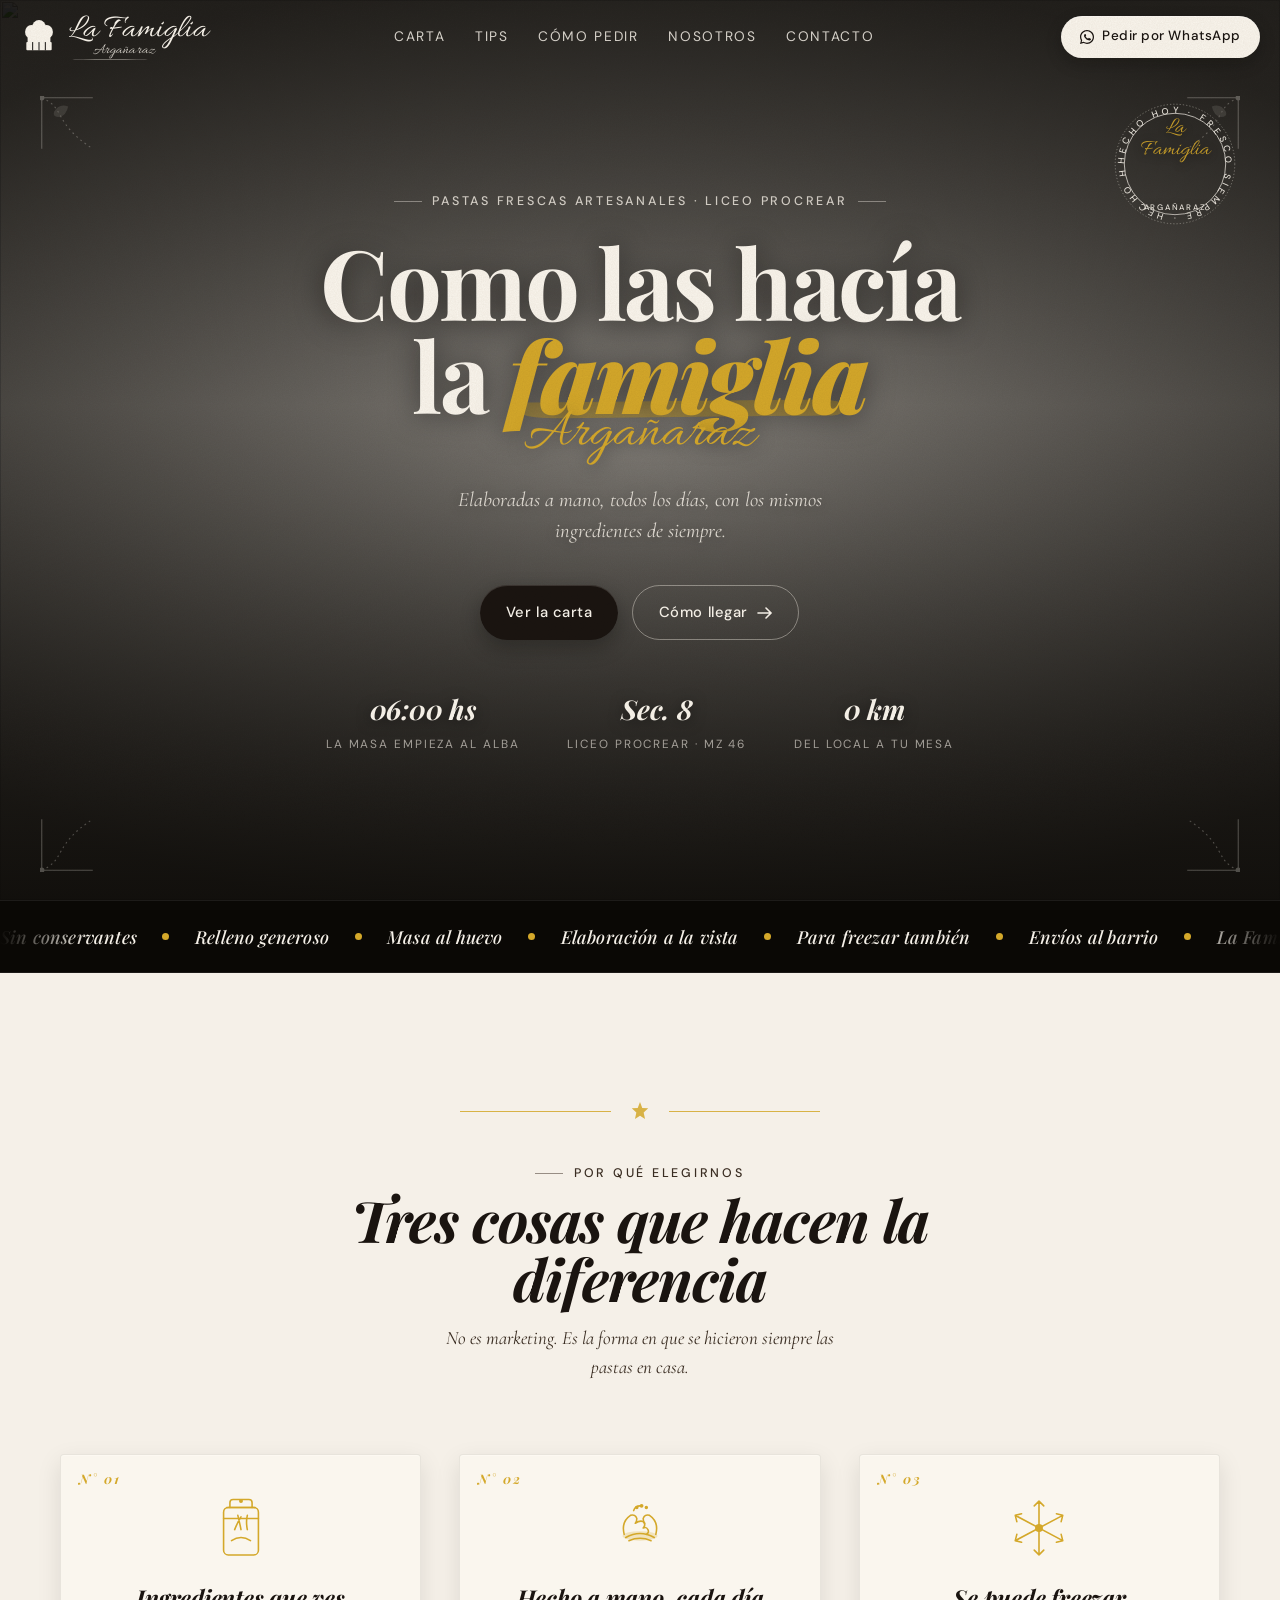
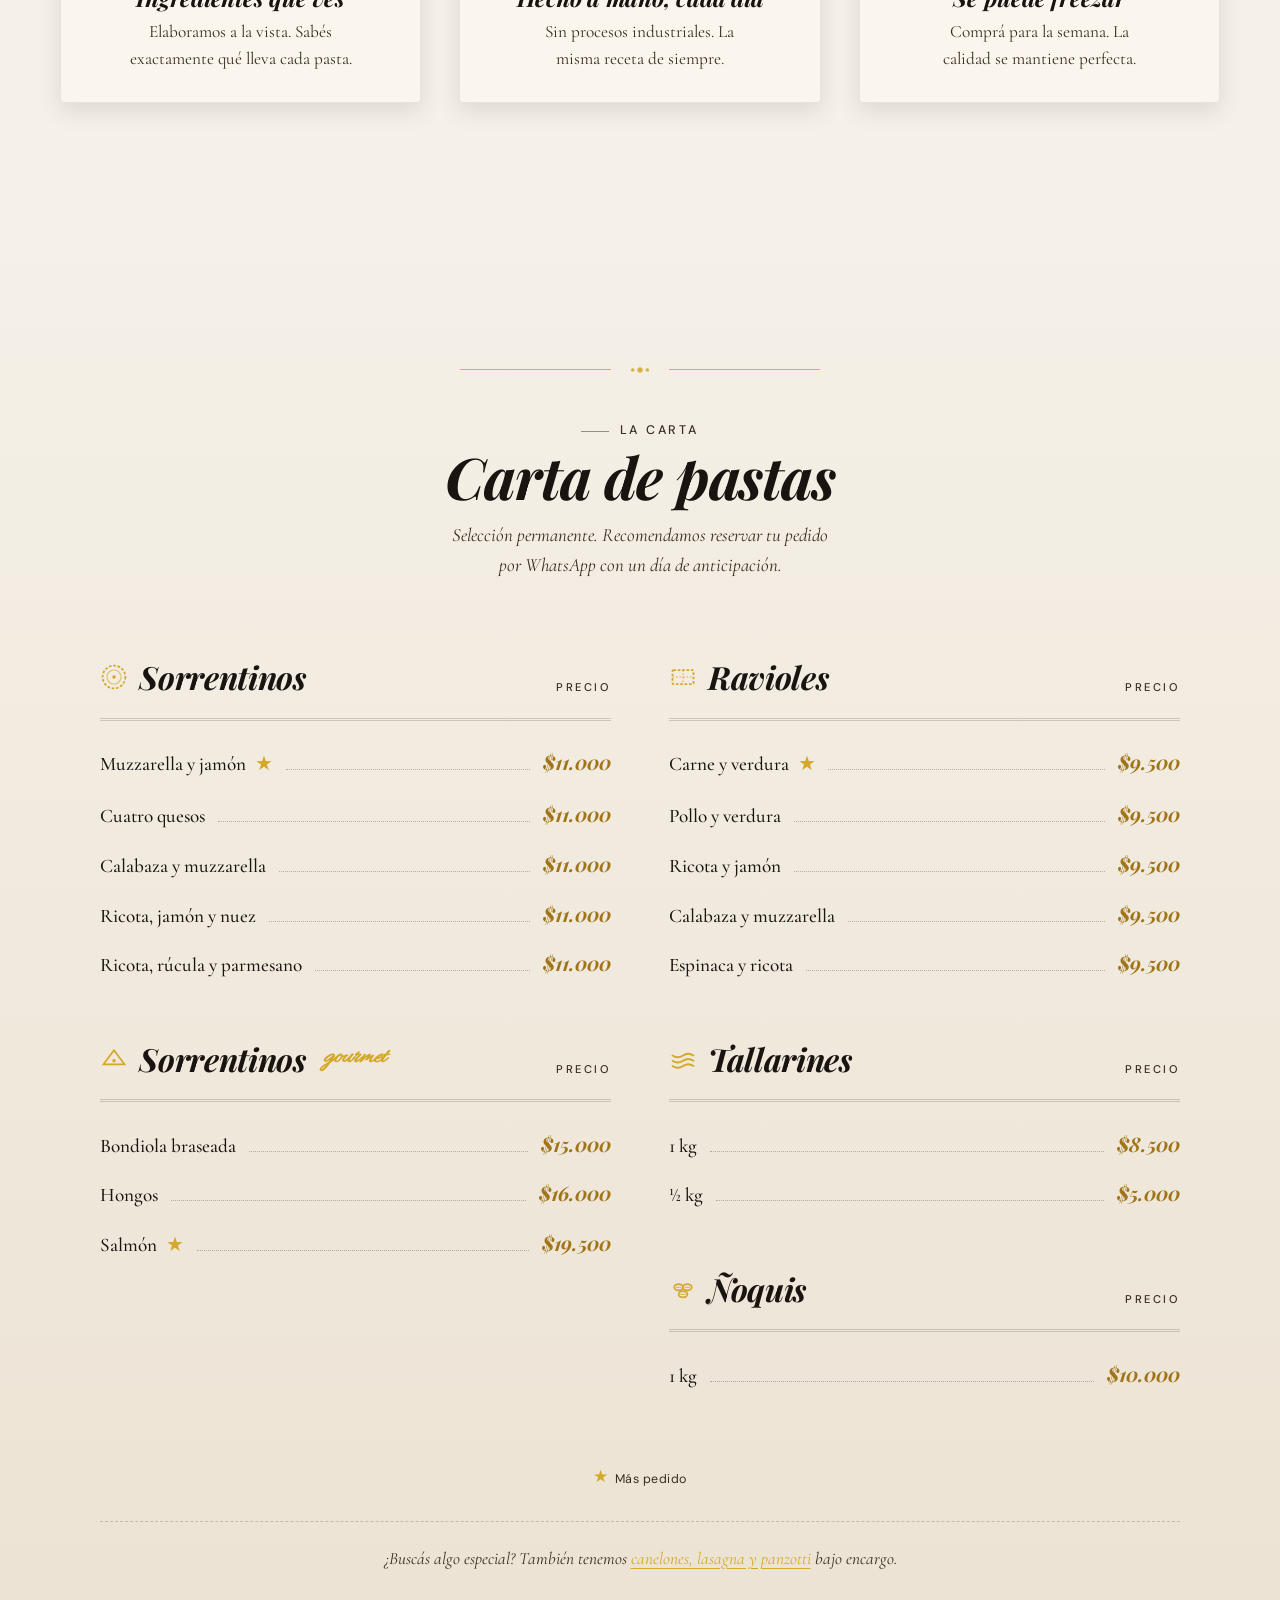
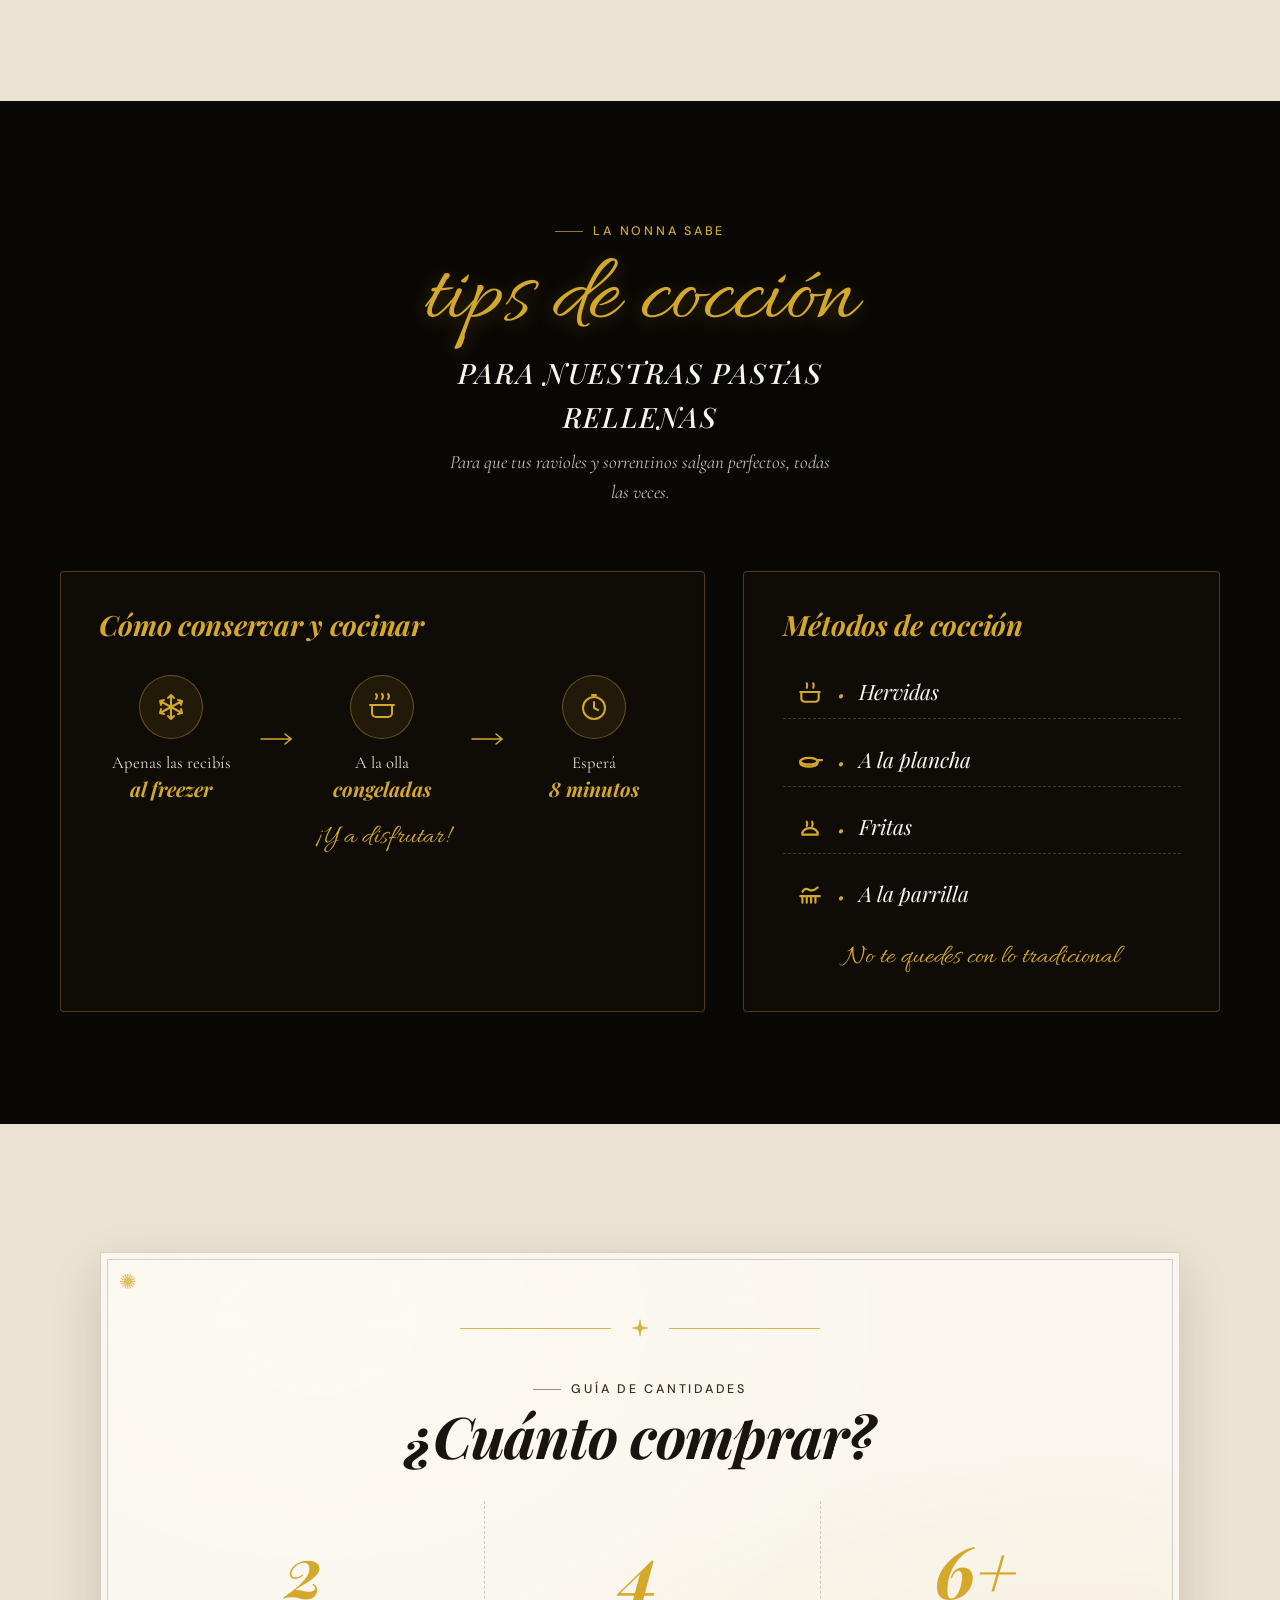
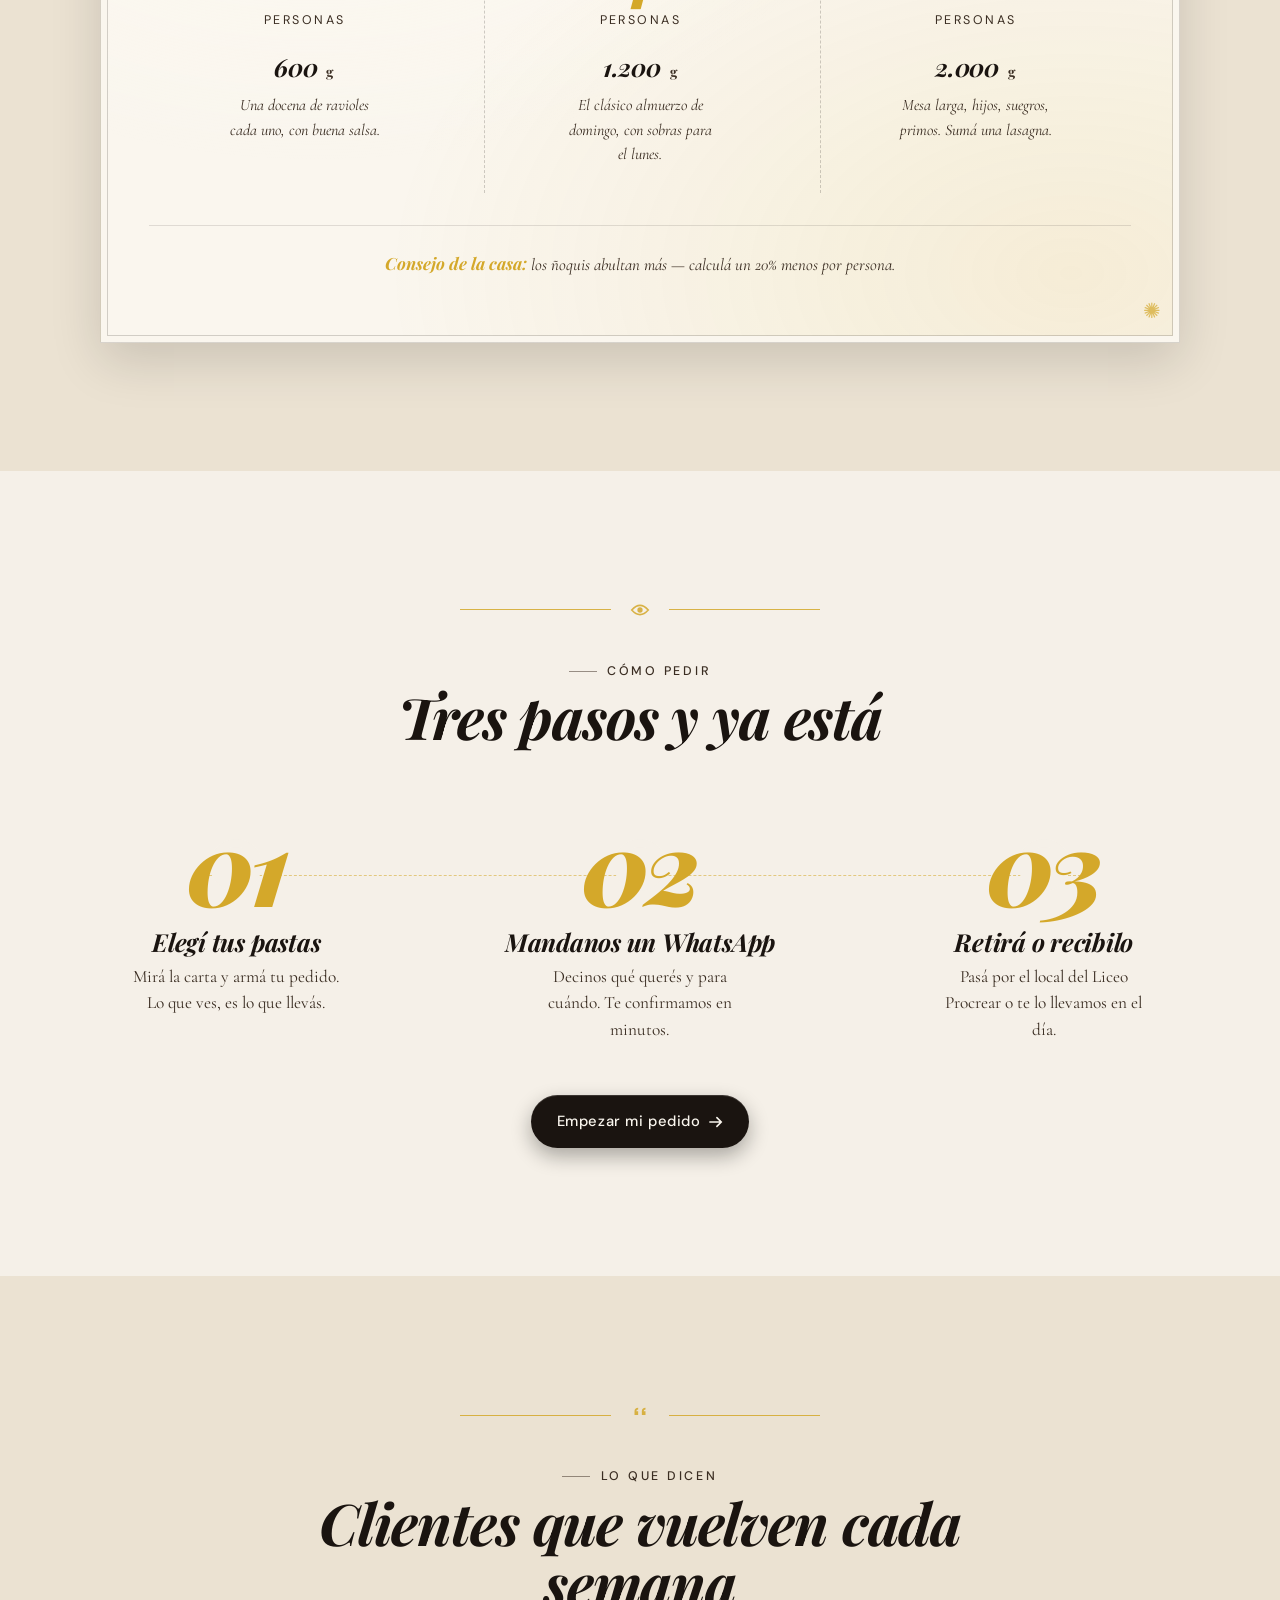
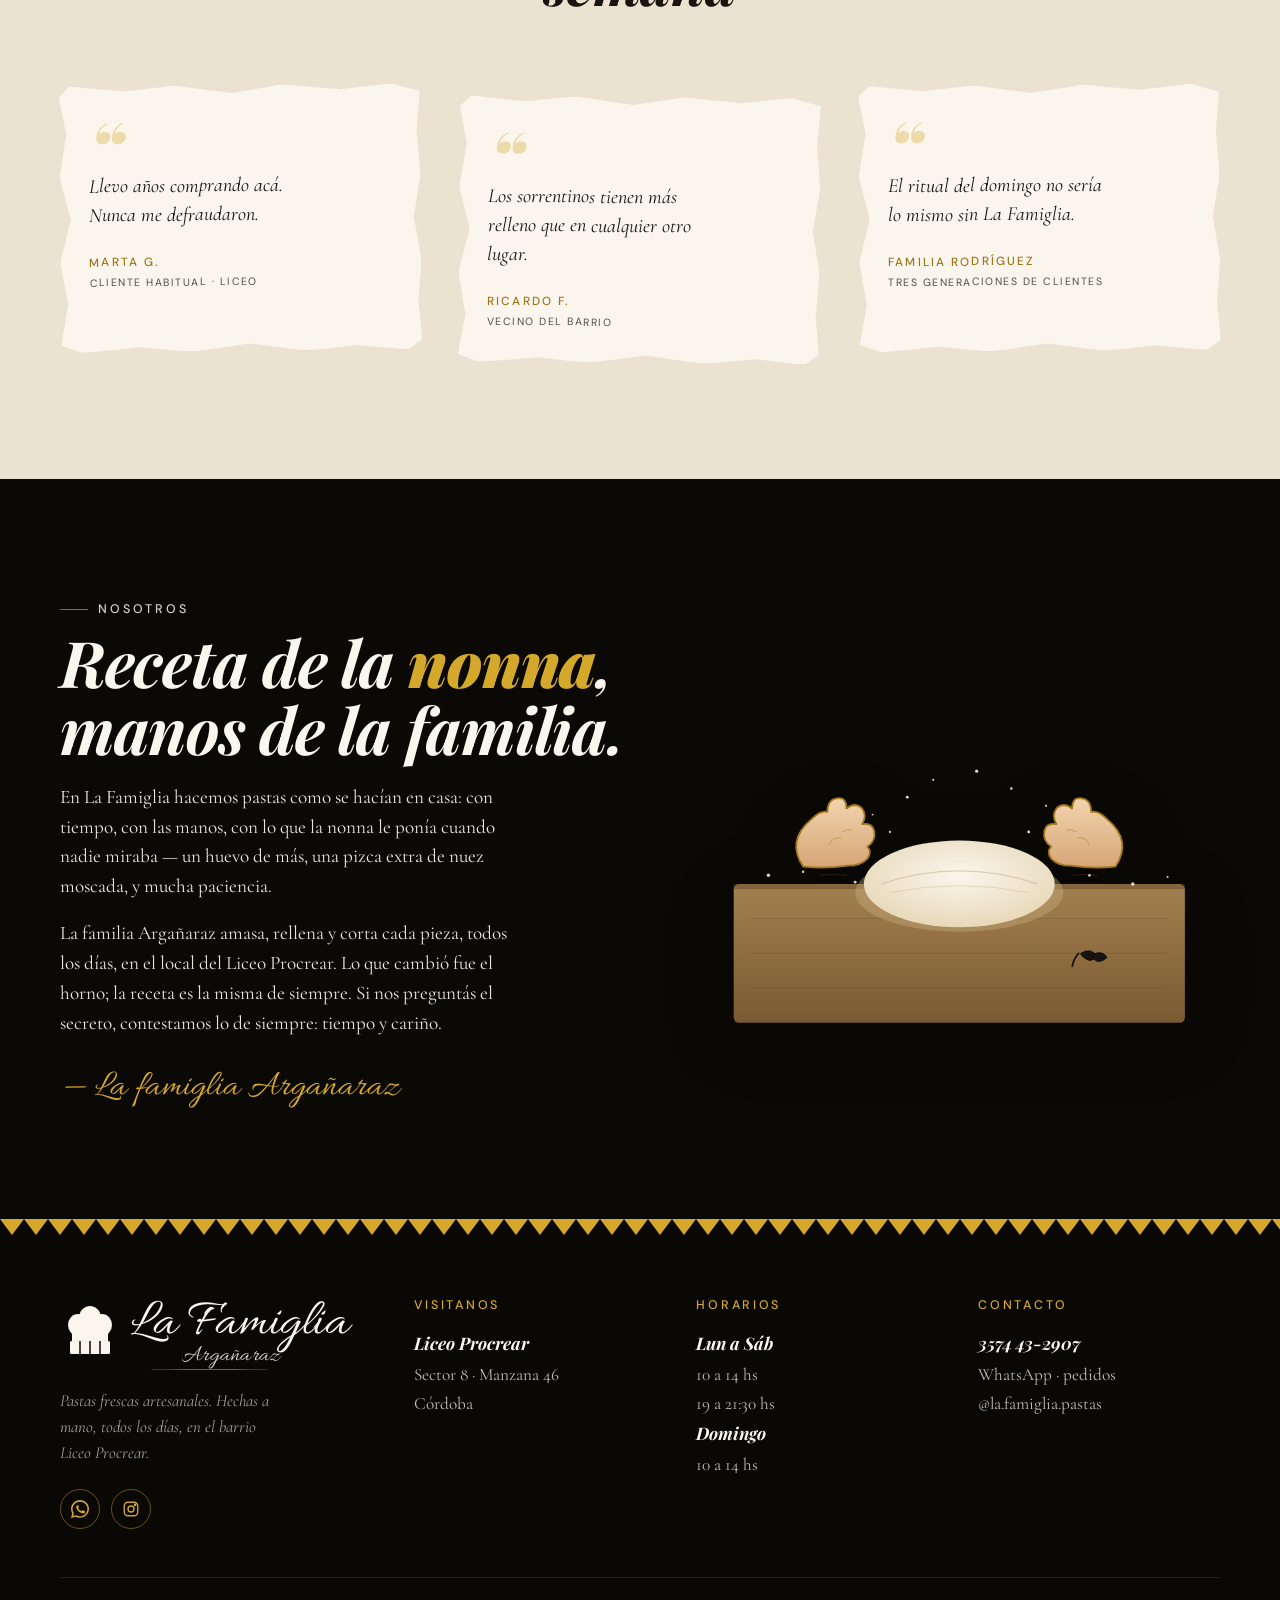
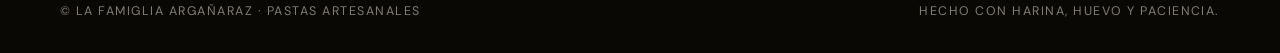
==== index.html @ 273df3a0 "first commit" ====
<!doctype html>
<html lang="es">
<head>
  <meta charset="utf-8" />
  <meta name="viewport" content="width=device-width, initial-scale=1, viewport-fit=cover" />
  <meta name="description" content="La Famiglia Argañaraz · Pastas frescas artesanales en Liceo Procrear. Hechas a mano, todos los días." />
  <title>La Famiglia Argañaraz · Pastas frescas artesanales</title>

  <!-- Google Fonts:
       · Allura — script para el wordmark "La Famiglia"
       · Playfair Display — display / títulos de sección
       · Cormorant Garamond — cuerpo
       · DM Sans — UI / labels -->
  <link rel="preconnect" href="https://fonts.googleapis.com" />
  <link rel="preconnect" href="https://fonts.gstatic.com" crossorigin />
  <link href="https://fonts.googleapis.com/css2?family=Allura&family=Playfair+Display:ital,wght@0,500;0,700;0,900;1,500;1,700;1,900&family=Cormorant+Garamond:ital,wght@0,400;0,500;1,400;1,500;1,600&family=DM+Sans:opsz,wght@9..40,400;9..40,500;9..40,600&display=swap" rel="stylesheet" />

  <style>
    /* =========================================================
       1. TOKENS · Variables
       ========================================================= */
    :root {
      /* === PALETA · derivada del logo (negro sobre crema) + queso Reggianito === */
      --cream:        #f5f0e8;   /* fondo principal · papel crema */
      --cream-soft:   #faf6ee;   /* highlights · cards */
      --cream-deep:   #ebe2d2;   /* parchment · secciones secundarias */

      --ink:          #1a1410;   /* tinta del logo · texto y CTAs */
      --ink-soft:     #3a2d22;   /* texto secundario */
      --ink-deep:     #0a0805;   /* secciones dark / fondo footer */

      --cheese:       #d4a82a;   /* acento principal · queso Reggianito */
      --cheese-d:     #a07418;   /* aged crust · oscuro */
      --cheese-l:     #ecd17a;   /* young & soft · pastel */

      /* Sombras frías (sin tinte naranja) */
      --shadow-sm:    0 2px 6px rgba(10, 8, 5, 0.08), 0 1px 2px rgba(10, 8, 5, 0.06);
      --shadow-md:    0 6px 20px rgba(10, 8, 5, 0.12), 0 2px 6px rgba(10, 8, 5, 0.08);
      --shadow-lg:    0 18px 48px rgba(10, 8, 5, 0.18), 0 8px 16px rgba(10, 8, 5, 0.12);
      --shadow-card:  0 1px 0 rgba(255, 252, 245, 0.6) inset, 0 8px 24px rgba(10, 8, 5, 0.10);

      /* Tipografía */
      --f-script:     'Allura', 'Pinyon Script', cursive;
      --f-display:    'Playfair Display', 'Times New Roman', serif;
      --f-body:       'Cormorant Garamond', 'Garamond', serif;
      --f-ui:         'DM Sans', system-ui, sans-serif;

      /* Layout */
      --container:    1240px;
      --pad-x:        clamp(1.25rem, 4vw, 2.5rem);
      --section-y:    clamp(5rem, 10vw, 8rem);

      --ease:         cubic-bezier(.2,.7,.2,1);
    }

    /* =========================================================
       2. RESET & BASE
       ========================================================= */
    *, *::before, *::after { box-sizing: border-box; }
    html { scroll-behavior: smooth; -webkit-text-size-adjust: 100%; }
    body {
      margin: 0;
      font-family: var(--f-body);
      font-size: 1.125rem;
      line-height: 1.55;
      color: var(--ink);
      background: var(--cream);
      overflow-x: hidden;
      -webkit-font-smoothing: antialiased;
      text-rendering: optimizeLegibility;
    }
    img, svg { display: block; max-width: 100%; }
    a { color: inherit; text-decoration: none; }
    button { font: inherit; color: inherit; cursor: pointer; border: 0; background: none; }
    h1, h2, h3, h4 {
      font-family: var(--f-display);
      font-weight: 700;
      line-height: 1.04;
      letter-spacing: -0.01em;
      margin: 0;
    }
    p { margin: 0; }
    ::selection { background: var(--cheese); color: var(--cream-soft); }

    .wrap {
      width: 100%;
      max-width: var(--container);
      margin: 0 auto;
      padding-inline: var(--pad-x);
    }

    /* =========================================================
       3. GRANO · Textura de papel
       ========================================================= */
    .grain {
      position: fixed; inset: 0;
      pointer-events: none; z-index: 100;
      opacity: 0.55;
      mix-blend-mode: multiply;
      background-image: url("data:image/svg+xml;utf8,<svg xmlns='http://www.w3.org/2000/svg' width='240' height='240'><filter id='n'><feTurbulence type='fractalNoise' baseFrequency='0.85' numOctaves='2' stitchTiles='stitch'/><feColorMatrix values='0 0 0 0 0.18  0 0 0 0 0.12  0 0 0 0 0.07  0 0 0 0.18 0'/></filter><rect width='100%' height='100%' filter='url(%23n)'/></svg>");
    }

    /* =========================================================
       4. WORDMARK · Logo "La Famiglia Argañaraz"
       ========================================================= */
    .brand {
      display: inline-flex;
      align-items: center;
      gap: 0.7rem;
      color: var(--ink);
      line-height: 1;
      /* Color del pliegue del chef hat (línea opuesta al fill) */
      --hat-pleat: var(--cream);
      transition: color 0.45s var(--ease);
    }
    .brand-mark { transition: color 0.45s var(--ease); }
    /* En el footer (fondo oscuro) el pliegue debe ser ink para ser visible sobre el sombrero crema */
    .footer .brand { --hat-pleat: var(--ink-deep); }
    .brand-mark {
      width: 38px; height: 38px;
      color: currentColor;
      flex-shrink: 0;
    }
    .brand-text {
      display: inline-flex;
      flex-direction: column;
      align-items: flex-start;
      line-height: 1;
    }
    .brand-text .lf {
      font-family: var(--f-script);
      font-weight: 400;
      font-size: 2.1rem;
      letter-spacing: -0.01em;
      color: currentColor;
      line-height: 0.95;
      margin-bottom: -0.1em;
    }
    .brand-text .arg {
      font-family: var(--f-script);
      font-size: 0.92rem;
      letter-spacing: 0.01em;
      color: currentColor;
      opacity: 0.85;
      margin-left: 1.6em;
      position: relative;
    }
    .brand-text .arg::after {
      content: '';
      position: absolute;
      left: -1.4em; right: 0.5em;
      bottom: -0.1em;
      height: 1px;
      background: currentColor;
      opacity: 0.45;
      border-radius: 50%;
    }

    /* Versión grande para el footer */
    .brand-lg .brand-mark { width: 60px; height: 60px; }
    .brand-lg .brand-text .lf  { font-size: 3.3rem; }
    .brand-lg .brand-text .arg { font-size: 1.45rem; margin-left: 2.2em; }

    /* =========================================================
       5. UI: BOTONES, ETIQUETAS, DIVISORES
       ========================================================= */
    .eyebrow {
      font-family: var(--f-ui);
      font-size: 0.78rem;
      font-weight: 500;
      letter-spacing: 0.22em;
      text-transform: uppercase;
      color: var(--ink-soft);
      display: inline-flex;
      align-items: center;
      gap: 0.65rem;
    }
    .eyebrow::before, .eyebrow::after {
      content: '';
      width: 28px; height: 1px;
      background: currentColor;
      opacity: 0.5;
    }
    .eyebrow.solo::after { display: none; }

    .btn {
      display: inline-flex;
      align-items: center;
      gap: 0.55rem;
      padding: 0.95rem 1.6rem;
      font-family: var(--f-ui);
      font-size: 0.92rem;
      font-weight: 500;
      letter-spacing: 0.04em;
      border-radius: 999px;
      transition: transform 0.4s var(--ease), box-shadow 0.4s var(--ease), background 0.4s var(--ease), color 0.4s var(--ease);
      will-change: transform;
    }
    .btn-primary {
      background: var(--ink);
      color: var(--cream-soft);
      box-shadow: 0 8px 20px rgba(10, 8, 5, 0.32), inset 0 1px 0 rgba(245, 240, 232, 0.15);
    }
    .btn-primary:hover {
      background: var(--ink-deep);
      transform: translateY(-2px);
      box-shadow: 0 14px 28px rgba(10, 8, 5, 0.42), inset 0 1px 0 rgba(245, 240, 232, 0.18);
      color: var(--cheese-l); /* hint amarillo en el hover */
    }
    .btn-ghost {
      color: var(--ink);
      background: transparent;
      border: 1px solid rgba(26, 20, 16, 0.22);
    }
    .btn-ghost:hover {
      background: var(--ink);
      color: var(--cream-soft);
      transform: translateY(-2px);
      border-color: var(--ink);
    }
    .btn-ghost .arrow { transition: transform 0.4s var(--ease); }
    .btn-ghost:hover .arrow { transform: translateX(4px); }

    .btn-gold {
      background: var(--cheese);
      color: var(--ink-deep);
      box-shadow: 0 8px 20px rgba(212, 168, 42, 0.42);
    }
    .btn-gold:hover {
      background: var(--cheese-d);
      transform: translateY(-2px);
    }

    .divider {
      display: flex;
      align-items: center;
      justify-content: center;
      gap: 1.1rem;
      color: var(--cheese);
      margin: 0 auto 2rem;
      max-width: 360px;
      opacity: 0.85;
    }
    .divider::before, .divider::after {
      content: '';
      flex: 1; height: 1px;
      background: currentColor;
    }
    .divider svg { width: 22px; height: 22px; }

    /* =========================================================
       6. NAV
       ========================================================= */
    .nav {
      position: fixed;
      top: 0; left: 0; right: 0;
      z-index: 50;
      transition: background 0.4s var(--ease), backdrop-filter 0.4s var(--ease), box-shadow 0.4s var(--ease), border-color 0.4s var(--ease);
      border-bottom: 1px solid transparent;
    }
    .nav.scrolled {
      background: rgba(245, 240, 232, 0.82);
      backdrop-filter: saturate(140%) blur(14px);
      -webkit-backdrop-filter: saturate(140%) blur(14px);
      border-bottom-color: rgba(26, 20, 16, 0.08);
      box-shadow: 0 6px 18px rgba(10, 8, 5, 0.08);
    }
    .nav-inner {
      display: flex;
      align-items: center;
      justify-content: space-between;
      padding: 0.95rem 0;
      gap: 1.5rem;
    }
    .nav-links {
      display: flex;
      gap: 1.85rem;
      list-style: none;
      padding: 0; margin: 0;
      font-family: var(--f-ui);
      font-size: 0.86rem;
      letter-spacing: 0.12em;
      text-transform: uppercase;
    }
    .nav-links a {
      position: relative;
      padding: 0.4rem 0;
      color: var(--ink);
      opacity: 0.78;
      transition: opacity 0.3s var(--ease), color 0.3s var(--ease);
    }
    .nav-links a::after {
      content: '';
      position: absolute;
      left: 0; right: 0; bottom: 0;
      height: 1px;
      background: var(--cheese);
      transform: scaleX(0);
      transform-origin: left center;
      transition: transform 0.4s var(--ease);
    }
    .nav-links a:hover { opacity: 1; color: var(--cheese-d); }
    .nav-links a:hover::after { transform: scaleX(1); }

    .nav-cta {
      display: inline-flex;
      align-items: center;
      gap: 0.5rem;
      padding: 0.65rem 1.2rem;
      background: var(--ink);
      color: var(--cream-soft);
      border-radius: 999px;
      font-family: var(--f-ui);
      font-size: 0.84rem;
      font-weight: 500;
      letter-spacing: 0.04em;
      box-shadow: 0 6px 16px rgba(10, 8, 5, 0.32), inset 0 1px 0 rgba(245, 240, 232, 0.15);
      transition: transform 0.35s var(--ease), background 0.35s var(--ease), box-shadow 0.35s var(--ease), color 0.35s var(--ease);
    }
    .nav-cta:hover {
      background: var(--ink-deep);
      color: var(--cheese-l);
      transform: translateY(-1px);
      box-shadow: 0 10px 22px rgba(10, 8, 5, 0.42);
    }
    .nav-cta svg { width: 14px; height: 14px; }

    /* Hamburguesa + panel mobile */
    .nav-burger {
      display: none;
      width: 44px; height: 44px;
      align-items: center;
      justify-content: center;
      background: transparent;
      border: 0;
      color: var(--ink);
      cursor: pointer;
      padding: 0;
      border-radius: 50%;
      flex-shrink: 0;
      margin-left: 0.2rem;
      transition: background 0.3s var(--ease), color 0.4s var(--ease);
    }
    .nav-burger:hover { background: rgba(26, 20, 16, 0.06); }
    .nav-burger svg { width: 24px; height: 24px; }
    .nav-burger .burger-close { display: none; }
    .nav-burger[aria-expanded="true"] .burger-open { display: none; }
    .nav-burger[aria-expanded="true"] .burger-close { display: block; }

    /* En desktop el <nav class="nav-panel"> "desaparece" del layout y deja a la UL como hija directa del flex */
    .nav-panel { display: contents; }

    /* =========================================================
       NAV STATE MACHINE
       · Default (no scrolled): nav transparente sobre el hero oscuro → textos cream
       · Scrolled: fondo cream con blur → textos ink (estado ya existente)
       ========================================================= */

    /* Default · sobre hero oscuro */
    .nav .brand {
      color: var(--cream-soft);
      --hat-pleat: var(--ink-deep);
    }
    .nav .nav-links a { color: var(--cream-soft); opacity: 0.85; }
    .nav .nav-links a:hover { color: var(--cheese-l); opacity: 1; }
    .nav .nav-burger { color: var(--cream-soft); }
    .nav .nav-burger:hover { background: rgba(245, 240, 232, 0.10); }
    .nav .nav-cta {
      background: var(--cream-soft);
      color: var(--ink);
      box-shadow: 0 6px 16px rgba(10, 8, 5, 0.22), inset 0 1px 0 rgba(255, 255, 255, 0.45);
    }
    .nav .nav-cta:hover {
      background: var(--ink);
      color: var(--cream-soft);
      box-shadow: 0 10px 22px rgba(10, 8, 5, 0.36);
    }

    /* Scrolled · fondo cream blurred → revertimos a paleta ink */
    .nav.scrolled .brand {
      color: var(--ink);
      --hat-pleat: var(--cream);
    }
    .nav.scrolled .nav-links a { color: var(--ink); opacity: 0.78; }
    .nav.scrolled .nav-links a:hover { color: var(--cheese-d); opacity: 1; }
    .nav.scrolled .nav-burger { color: var(--ink); }
    .nav.scrolled .nav-burger:hover { background: rgba(26, 20, 16, 0.06); }
    .nav.scrolled .nav-cta {
      background: var(--ink);
      color: var(--cream-soft);
      box-shadow: 0 6px 16px rgba(10, 8, 5, 0.32), inset 0 1px 0 rgba(245, 240, 232, 0.15);
    }
    .nav.scrolled .nav-cta:hover {
      background: var(--ink-deep);
      color: var(--cheese-l);
      box-shadow: 0 10px 22px rgba(10, 8, 5, 0.42);
    }

    /* Mobile · cuando el menú está abierto, el panel cream cubre el fondo:
       forzamos los textos del nav a ink para que sean visibles */
    body.menu-open .nav .brand {
      color: var(--ink);
      --hat-pleat: var(--cream);
    }
    body.menu-open .nav .nav-burger { color: var(--ink); }
    body.menu-open .nav .nav-burger:hover { background: rgba(26, 20, 16, 0.06); }
    body.menu-open .nav .nav-cta {
      background: var(--ink);
      color: var(--cream-soft);
      box-shadow: 0 6px 16px rgba(10, 8, 5, 0.32), inset 0 1px 0 rgba(245, 240, 232, 0.15);
    }

    /* =========================================================
       7. HERO · imagen full-bleed con overlay oscuro + contenido centrado
       ========================================================= */
    .hero {
      position: relative;
      padding: clamp(7rem, 13vh, 10rem) 0 clamp(4rem, 8vh, 6rem);
      min-height: 100vh;
      min-height: 100svh; /* iOS Safari */
      display: flex;
      align-items: center;
      justify-content: center;
      text-align: center;
      overflow: hidden;
      color: var(--cream-soft);
    }

    /* Imagen de fondo full-bleed */
    .hero-bg {
      position: absolute;
      inset: 0;
      width: 100%;
      height: 100%;
      object-fit: cover;
      object-position: center;
      z-index: 0;
      filter: saturate(95%) contrast(102%);
    }

    /* Overlay oscuro · garantiza legibilidad del texto sobre la foto */
    .hero-overlay {
      position: absolute;
      inset: 0;
      z-index: 1;
      pointer-events: none;
      background:
        radial-gradient(ellipse 80% 60% at center, rgba(10, 8, 5, 0.30) 0%, rgba(10, 8, 5, 0.78) 90%),
        linear-gradient(180deg, rgba(10, 8, 5, 0.55) 0%, rgba(10, 8, 5, 0.25) 45%, rgba(10, 8, 5, 0.85) 100%);
    }

    /* Ornamentos sutiles en cream (pasan al fondo oscuro) */
    .hero-ornament {
      position: absolute;
      width: 88px; height: 88px;
      color: var(--cream-soft);
      opacity: 0.28;
      pointer-events: none;
      z-index: 2;
    }
    .hero-ornament.tl { top: 96px; left: var(--pad-x); }
    .hero-ornament.tr { top: 96px; right: var(--pad-x); transform: scaleX(-1); }
    .hero-ornament.bl { bottom: 28px; left: var(--pad-x); transform: scaleY(-1); }
    .hero-ornament.br { bottom: 28px; right: var(--pad-x); transform: scale(-1, -1); }

    /* Contenido centrado · una sola columna */
    .hero-grid {
      position: relative;
      z-index: 3;
      max-width: 820px;
      margin: 0 auto;
      display: flex;
      flex-direction: column;
      align-items: center;
      text-align: center;
    }
    .hero-copy {
      display: flex;
      flex-direction: column;
      align-items: center;
      text-align: center;
      width: 100%;
      max-width: 720px;
    }

    .hero-eyebrow {
      margin-bottom: 1.4rem;
      color: rgba(245, 240, 232, 0.82);
      animation: rise 1s var(--ease) both;
      animation-delay: 0.05s;
    }

    .hero-title {
      color: var(--cream-soft);
      font-size: clamp(2.4rem, 7.6vw, 7rem);
      letter-spacing: -0.025em;
      line-height: 0.96;
      text-shadow: 0 2px 28px rgba(10, 8, 5, 0.5);
      animation: rise 1.1s var(--ease) both;
      animation-delay: 0.18s;
    }
    .hero-title .em {
      font-style: italic;
      font-weight: 900;
      color: var(--cheese);
      position: relative;
      display: inline-block;
    }
    .hero-title .em::after {
      content: '';
      position: absolute;
      left: 4%; right: 6%;
      bottom: 0.04em;
      height: 0.16em;
      background: var(--cheese);
      opacity: 0.50;
      border-radius: 0.1em 0.4em 0.2em 0.6em / 60% 70% 80% 50%;
      transform: rotate(-0.6deg);
      z-index: -1;
    }

    .hero-script {
      font-family: var(--f-script);
      font-size: clamp(2.2rem, 4.4vw, 3.6rem);
      color: var(--cheese);
      line-height: 0.9;
      display: block;
      margin: -0.2em 0 0.05em;
      text-shadow: 0 2px 18px rgba(10, 8, 5, 0.5);
      animation: rise 1.1s var(--ease) both;
      animation-delay: 0.12s;
    }

    .hero-sub {
      font-family: var(--f-body);
      font-style: italic;
      font-size: clamp(1.18rem, 1.6vw, 1.5rem);
      line-height: 1.5;
      color: rgba(245, 240, 232, 0.88);
      margin-top: 1.4rem;
      max-width: 42ch;
      text-shadow: 0 1px 12px rgba(10, 8, 5, 0.4);
      animation: rise 1.1s var(--ease) both;
      animation-delay: 0.32s;
    }

    .hero-ctas {
      display: flex; flex-wrap: wrap; gap: 0.85rem;
      justify-content: center;
      margin-top: 2.4rem;
      animation: rise 1.1s var(--ease) both;
      animation-delay: 0.46s;
    }

    /* btn-ghost: invertido cuando está dentro del hero (fondo oscuro) */
    .hero .btn-ghost {
      color: var(--cream-soft);
      background: transparent;
      border: 1px solid rgba(245, 240, 232, 0.42);
      backdrop-filter: blur(4px);
      -webkit-backdrop-filter: blur(4px);
    }
    .hero .btn-ghost:hover {
      background: var(--cream-soft);
      color: var(--ink);
      border-color: var(--cream-soft);
      transform: translateY(-2px);
    }

    .hero-meta {
      display: flex;
      flex-wrap: wrap;
      justify-content: center;
      gap: clamp(1.6rem, 4vw, 3rem);
      margin-top: 3rem;
      font-family: var(--f-ui);
      font-size: 0.74rem;
      letter-spacing: 0.16em;
      text-transform: uppercase;
      color: rgba(245, 240, 232, 0.62);
      animation: rise 1.1s var(--ease) both;
      animation-delay: 0.6s;
    }
    .hero-meta > div {
      text-align: center;
      min-width: 110px;
    }
    .hero-meta strong {
      display: block;
      font-family: var(--f-display);
      font-style: italic;
      font-weight: 700;
      font-size: 1.7rem;
      letter-spacing: -0.01em;
      color: var(--cream-soft);
      text-transform: none;
      margin-bottom: 0.3rem;
      text-shadow: 0 2px 14px rgba(10, 8, 5, 0.5);
    }

    /* Sello giratorio · esquina superior derecha del hero, sutil */
    .stamp {
      position: absolute;
      top: clamp(5.5rem, 11vh, 7.5rem);
      right: var(--pad-x);
      width: 130px; height: 130px;
      z-index: 4;
      color: var(--cream-soft);
      opacity: 0.92;
    }
    .stamp svg.ring { width: 100%; height: 100%; animation: spin 24s linear infinite; }
    .stamp .center {
      position: absolute; inset: 0;
      display: grid; place-items: center;
      font-family: var(--f-script);
      font-size: 1.4rem;
      line-height: 1;
      color: var(--cheese);
      text-align: center;
      text-shadow: 0 2px 12px rgba(10, 8, 5, 0.6);
    }
    .stamp .center small {
      display: block;
      font-family: var(--f-ui);
      font-size: 0.5rem;
      font-weight: 500;
      letter-spacing: 0.22em;
      text-transform: uppercase;
      margin-top: 0.35rem;
      color: var(--cream-soft);
    }

    /* =========================================================
       8. STRIP MARQUEE
       ========================================================= */
    .strip {
      background: var(--ink-deep);
      color: var(--cream);
      overflow: hidden;
      position: relative;
      border-top: 1px solid rgba(255, 252, 245, 0.08);
      border-bottom: 1px solid rgba(255, 252, 245, 0.08);
    }
    .strip::before, .strip::after {
      content: '';
      position: absolute;
      top: 0; bottom: 0;
      width: 90px;
      pointer-events: none;
      z-index: 2;
    }
    .strip::before { left: 0;  background: linear-gradient(to right, var(--ink-deep), transparent); }
    .strip::after  { right: 0; background: linear-gradient(to left,  var(--ink-deep), transparent); }

    .marquee {
      display: flex;
      padding: 1.35rem 0;
      animation: marquee 38s linear infinite;
      width: max-content;
    }
    .marquee span {
      display: inline-flex;
      align-items: center;
      gap: 1.6rem;
      padding-right: 1.6rem;
      font-family: var(--f-display);
      font-style: italic;
      font-weight: 500;
      font-size: clamp(1.05rem, 1.4vw, 1.4rem);
      letter-spacing: 0.01em;
      white-space: nowrap;
    }
    .marquee .dot {
      display: inline-block;
      width: 7px; height: 7px;
      border-radius: 50%;
      background: var(--cheese);
      flex-shrink: 0;
    }

    /* =========================================================
       9. POR QUÉ ELEGIRNOS
       ========================================================= */
    .reasons { padding-block: var(--section-y); }
    .section-head { text-align: center; margin-bottom: clamp(3rem, 6vw, 4.5rem); }
    .section-head h2 {
      font-style: italic;
      font-weight: 700;
      font-size: clamp(2.2rem, 4.8vw, 3.6rem);
      letter-spacing: -0.02em;
      margin-top: 0.4rem;
      max-width: 22ch;
      margin-inline: auto;
    }
    .section-head p {
      font-family: var(--f-body);
      font-size: 1.18rem;
      font-style: italic;
      color: var(--ink-soft);
      max-width: 50ch;
      margin: 0.9rem auto 0;
    }

    .reasons-grid {
      display: grid;
      grid-template-columns: repeat(3, 1fr);
      gap: clamp(1.6rem, 3vw, 2.6rem);
    }
    .reason {
      text-align: center;
      padding: 2.2rem 1.5rem 1.8rem;
      border: 1px solid rgba(26, 20, 16, 0.08);
      background: var(--cream-soft);
      border-radius: 4px;
      box-shadow: var(--shadow-card);
      transition: transform 0.5s var(--ease), box-shadow 0.5s var(--ease);
      position: relative;
    }
    .reason:hover {
      transform: translateY(-4px);
      box-shadow: 0 24px 48px rgba(10, 8, 5, 0.16), 0 1px 0 rgba(255, 252, 245, 0.6) inset;
    }
    .reason-icon { width: 76px; height: 76px; margin: 0 auto 1.2rem; color: var(--cheese); }
    .reason h3 {
      font-style: italic;
      font-weight: 700;
      font-size: 1.45rem;
      letter-spacing: -0.01em;
      margin-bottom: 0.6rem;
    }
    .reason p {
      font-family: var(--f-body);
      font-size: 1.08rem;
      color: var(--ink-soft);
      max-width: 28ch;
      margin-inline: auto;
    }
    .reason-num {
      position: absolute;
      top: 0.85rem; left: 1.1rem;
      font-family: var(--f-display);
      font-style: italic;
      font-weight: 700;
      font-size: 0.82rem;
      letter-spacing: 0.18em;
      color: var(--cheese);
      text-transform: uppercase;
    }

    /* =========================================================
       10. CARTA · estilo menú impreso, dos columnas
       ========================================================= */
    .menu {
      padding-block: var(--section-y);
      background: linear-gradient(180deg, var(--cream) 0%, var(--cream-deep) 100%);
      position: relative;
    }
    .carta-grid {
      display: grid;
      grid-template-columns: 1fr 1fr;
      gap: clamp(2rem, 4.5vw, 4rem);
      max-width: 1080px;
      margin: 0 auto;
    }
    .carta-cat {
      margin-bottom: clamp(2rem, 3.5vw, 3rem);
    }
    .cat-head {
      display: flex;
      align-items: baseline;
      justify-content: space-between;
      gap: 1rem;
      padding-bottom: 1rem;
      margin-bottom: 1.2rem;
      border-bottom: 1px solid rgba(26, 20, 16, 0.18);
      position: relative;
    }
    .cat-head::after {
      content: '';
      position: absolute;
      bottom: -3px; left: 0; right: 0;
      height: 1px;
      background: rgba(26, 20, 16, 0.18);
    }
    .cat-name {
      font-family: var(--f-display);
      font-style: italic;
      font-weight: 700;
      font-size: clamp(1.55rem, 2.6vw, 2rem);
      letter-spacing: -0.01em;
      color: var(--ink);
      display: inline-flex;
      align-items: center;
      gap: 0.7rem;
    }
    .cat-name svg {
      width: 28px; height: 28px;
      color: var(--cheese);
    }
    .cat-price-head {
      font-family: var(--f-ui);
      font-size: 0.7rem;
      font-weight: 500;
      letter-spacing: 0.22em;
      text-transform: uppercase;
      color: var(--ink-soft);
    }
    .cat-tag {
      font-family: var(--f-script);
      font-size: 1.55rem;
      color: var(--cheese);
      margin-left: 0.4rem;
    }

    .menu-list {
      list-style: none;
      padding: 0; margin: 0;
    }
    .menu-list li {
      display: flex;
      align-items: baseline;
      gap: 0.8rem;
      padding: 0.5rem 0;
      transition: color 0.3s var(--ease);
    }
    .menu-list li:hover { color: var(--cheese-d); }
    .menu-list .name {
      font-family: var(--f-body);
      font-size: 1.2rem;
      font-weight: 500;
      flex-shrink: 0;
      color: inherit;
    }
    .menu-list .name .star {
      font-family: var(--f-script);
      color: var(--cheese);
      margin-left: 0.3rem;
      font-size: 1.05em;
    }
    .menu-list .leader {
      flex: 1;
      border-bottom: 1.5px dotted rgba(26, 20, 16, 0.28);
      height: 0.55em;
    }
    .menu-list .price {
      font-family: var(--f-display);
      font-style: italic;
      font-weight: 700;
      font-size: 1.25rem;
      color: var(--cheese-d);
      flex-shrink: 0;
    }
    .menu-list .price-note {
      font-family: var(--f-ui);
      font-size: 0.7rem;
      letter-spacing: 0.14em;
      text-transform: uppercase;
      color: var(--ink-soft);
      display: block;
      text-align: right;
      margin-top: 0.1rem;
    }

    .carta-foot {
      max-width: 1080px;
      margin: 2rem auto 0;
      text-align: center;
      padding-top: 1.5rem;
      border-top: 1px dashed rgba(26, 20, 16, 0.2);
      font-family: var(--f-body);
      font-style: italic;
      font-size: 1.08rem;
      color: var(--ink-soft);
    }
    .carta-foot a { color: var(--cheese); text-decoration: underline; text-underline-offset: 4px; }

    .legend {
      max-width: 1080px;
      margin: 1.6rem auto 0;
      display: flex;
      gap: 1.4rem;
      justify-content: center;
      font-family: var(--f-ui);
      font-size: 0.78rem;
      letter-spacing: 0.04em;
      color: var(--ink-soft);
    }
    .legend span { display: inline-flex; align-items: center; gap: 0.4rem; }
    .legend .star { font-family: var(--f-script); color: var(--cheese); font-size: 1.4em; line-height: 1; }

    /* =========================================================
       11. TIPS DE COCCIÓN · sección dark con dorado
       ========================================================= */
    .tips {
      position: relative;
      padding-block: clamp(5rem, 9vw, 7rem);
      background: var(--ink-deep);
      color: var(--cream-soft);
      overflow: hidden;
    }
    .tips-bg {
      position: absolute;
      inset: 0;
      background-image: url('https://images.unsplash.com/photo-1551183053-bf91a1d81141?w=1600&q=70&auto=format&fit=crop');
      background-size: cover;
      background-position: center;
      opacity: 0.18;
      filter: saturate(70%) contrast(120%);
    }
    .tips::after {
      /* viñeta para foco */
      content: '';
      position: absolute;
      inset: 0;
      background: radial-gradient(ellipse at center, transparent 30%, var(--ink-deep) 90%);
      pointer-events: none;
    }
    .tips .wrap { position: relative; z-index: 2; }

    .tips-head {
      text-align: center;
      margin-bottom: clamp(2.5rem, 5vw, 4rem);
    }
    .tips-eyebrow {
      color: var(--cheese);
      opacity: 1;
    }
    .tips-eyebrow::before, .tips-eyebrow::after {
      background: var(--cheese);
      opacity: 0.7;
    }
    .tips-script {
      font-family: var(--f-script);
      font-weight: 400;
      font-size: clamp(3.6rem, 8vw, 6rem);
      color: var(--cheese);
      line-height: 0.95;
      margin: 0.8rem 0 0.4rem;
      font-style: normal;
      text-shadow: 0 4px 20px rgba(212, 168, 42, 0.30);
    }
    .tips-sub {
      font-family: var(--f-display);
      font-style: italic;
      font-weight: 500;
      font-size: clamp(1.4rem, 2.2vw, 1.8rem);
      letter-spacing: 0.06em;
      text-transform: uppercase;
      color: var(--cream-soft);
      max-width: 32ch;
      margin: 0 auto 0.6rem;
    }
    .tips-lead {
      font-family: var(--f-body);
      font-style: italic;
      font-size: 1.18rem;
      color: rgba(245, 240, 232, 0.78);
      max-width: 50ch;
      margin: 0 auto;
    }

    .tips-grid {
      display: grid;
      grid-template-columns: 1.15fr 0.85fr;
      gap: clamp(1.6rem, 3vw, 2.4rem);
      align-items: stretch;
    }
    .tip-card {
      background: rgba(20, 14, 8, 0.5);
      border: 1px solid rgba(212, 168, 42, 0.32);
      border-radius: 4px;
      padding: clamp(1.6rem, 3vw, 2.4rem);
      backdrop-filter: blur(4px);
      -webkit-backdrop-filter: blur(4px);
    }
    .tip-card h3 {
      font-family: var(--f-display);
      font-style: italic;
      font-weight: 700;
      color: var(--cheese);
      font-size: clamp(1.45rem, 2.2vw, 1.75rem);
      margin-bottom: 1.6rem;
    }

    .tip-flow {
      display: grid;
      grid-template-columns: 1fr auto 1fr auto 1fr;
      align-items: center;
      gap: 1rem;
    }
    .tip-step {
      text-align: center;
      padding: 0.6rem 0.4rem;
    }
    .tip-step-icon {
      width: 64px; height: 64px;
      margin: 0 auto 0.85rem;
      color: var(--cheese);
      display: grid;
      place-items: center;
      background: rgba(212, 168, 42, 0.10);
      border: 1px solid rgba(212, 168, 42, 0.40);
      border-radius: 50%;
    }
    .tip-step-icon svg { width: 32px; height: 32px; }
    .tip-step p {
      font-family: var(--f-body);
      font-size: 1.04rem;
      color: rgba(245, 240, 232, 0.92);
      line-height: 1.4;
    }
    .tip-step strong {
      display: block;
      font-family: var(--f-display);
      font-style: italic;
      font-weight: 700;
      color: var(--cheese);
      font-size: 1.25rem;
    }
    .tip-arrow {
      color: var(--cheese);
      width: 36px; height: 14px;
    }

    .tip-methods {
      list-style: none;
      padding: 0; margin: 0 0 1.4rem;
      display: grid;
      gap: 0.8rem;
    }
    .tip-methods li {
      display: flex;
      align-items: center;
      gap: 0.85rem;
      padding: 0.65rem 0.9rem;
      border-bottom: 1px dashed rgba(212, 168, 42, 0.30);
      font-family: var(--f-display);
      font-style: italic;
      font-size: 1.32rem;
      color: var(--cream-soft);
    }
    .tip-methods li:last-child { border-bottom: 0; }
    .tip-methods .bullet {
      color: var(--cheese);
      font-size: 1.6em;
      line-height: 0.5;
    }
    .tip-methods .icon {
      width: 26px; height: 26px;
      color: var(--cheese);
      flex-shrink: 0;
    }
    .tip-note {
      font-family: var(--f-script);
      font-size: 1.7rem;
      line-height: 1.1;
      color: var(--cheese);
      text-align: center;
      margin-top: 0.6rem;
    }

    /* =========================================================
       12. GUÍA DE CANTIDADES · parchment
       ========================================================= */
    .quantity {
      padding-block: var(--section-y);
      background: var(--cream-deep);
      position: relative;
    }
    .parchment {
      max-width: 1080px;
      margin: 0 auto;
      padding: clamp(2.5rem, 5vw, 4rem) clamp(1.5rem, 4vw, 3rem);
      background:
        radial-gradient(ellipse at 20% 10%, rgba(255,252,245,0.6), transparent 50%),
        radial-gradient(ellipse at 90% 90%, rgba(212,168,42,0.12), transparent 50%),
        var(--cream-soft);
      border: 1px solid rgba(26, 20, 16, 0.16);
      box-shadow:
        inset 0 0 0 6px var(--cream-soft),
        inset 0 0 0 7px rgba(26, 20, 16, 0.18),
        0 18px 48px rgba(10, 8, 5, 0.14);
      position: relative;
    }
    .parchment::before, .parchment::after {
      content: '✺';
      position: absolute;
      color: var(--cheese);
      font-size: 1.3rem;
      opacity: 0.7;
    }
    .parchment::before { top: 14px; left: 18px; }
    .parchment::after  { bottom: 14px; right: 18px; }

    .quantity-grid {
      display: grid;
      grid-template-columns: repeat(3, 1fr);
      gap: 1.5rem;
      margin-top: 2.2rem;
    }
    .qty-card {
      text-align: center;
      padding: 2rem 1rem 1.6rem;
      border-left: 1px dashed rgba(26, 20, 16, 0.2);
    }
    .qty-card:first-child { border-left: 0; }
    .qty-num {
      font-family: var(--f-display);
      font-style: italic;
      font-weight: 700;
      font-size: clamp(3rem, 6vw, 4.5rem);
      color: var(--cheese);
      line-height: 1;
      margin-bottom: 0.4rem;
    }
    .qty-people {
      font-family: var(--f-ui);
      font-size: 0.78rem;
      letter-spacing: 0.2em;
      text-transform: uppercase;
      color: var(--ink-soft);
      margin-bottom: 1.1rem;
    }
    .qty-grams {
      font-family: var(--f-display);
      font-style: italic;
      font-weight: 700;
      font-size: 1.55rem;
      letter-spacing: -0.01em;
      color: var(--ink);
      margin-bottom: 0.4rem;
    }
    .qty-grams .unit { font-style: normal; font-size: 0.85rem; letter-spacing: 0.05em; color: var(--ink-soft); margin-left: 0.2rem; }
    .qty-note {
      font-family: var(--f-body);
      font-style: italic;
      font-size: 1rem;
      color: var(--ink-soft);
      max-width: 22ch;
      margin: 0.4rem auto 0;
    }
    .quantity-tip {
      margin-top: 2rem;
      padding-top: 1.5rem;
      border-top: 1px solid rgba(26, 20, 16, 0.12);
      text-align: center;
      font-family: var(--f-body);
      font-style: italic;
      font-size: 1.05rem;
      color: var(--ink-soft);
    }
    .quantity-tip strong {
      font-family: var(--f-display);
      font-style: italic;
      color: var(--cheese);
      font-weight: 700;
    }

    /* =========================================================
       13. CÓMO PEDIR · 3 pasos
       ========================================================= */
    .steps { padding-block: var(--section-y); position: relative; }
    .steps-grid {
      display: grid;
      grid-template-columns: repeat(3, 1fr);
      gap: clamp(2rem, 4vw, 3.5rem);
      margin-top: 3rem;
      position: relative;
    }
    .steps-grid::before {
      content: '';
      position: absolute;
      top: 56px; left: 12%; right: 12%;
      height: 1px;
      border-top: 1.5px dashed rgba(212, 168, 42, 0.55);
      z-index: 0;
    }
    .step { text-align: center; position: relative; z-index: 1; }
    .step-num {
      font-family: var(--f-display);
      font-style: italic;
      font-weight: 900;
      font-size: clamp(4.5rem, 8vw, 6.5rem);
      line-height: 0.9;
      color: var(--cheese);
      letter-spacing: -0.04em;
      display: block;
      position: relative;
    }
    .step-num::before {
      content: '';
      display: inline-block;
      width: 36px; height: 36px;
      background: var(--cream);
      border-radius: 50%;
      position: absolute;
      top: 50%; left: 50%;
      transform: translate(-50%, -50%);
      z-index: -1;
      box-shadow: 0 0 0 8px var(--cream);
    }
    .step h3 {
      font-style: italic;
      font-weight: 700;
      font-size: 1.55rem;
      letter-spacing: -0.01em;
      margin: 1.1rem 0 0.55rem;
    }
    .step p {
      font-family: var(--f-body);
      font-size: 1.08rem;
      color: var(--ink-soft);
      max-width: 26ch;
      margin: 0 auto;
    }

    /* =========================================================
       14. TESTIMONIOS · papel rasgado
       ========================================================= */
    .testimonials {
      padding-block: var(--section-y);
      background: var(--cream-deep);
      position: relative;
    }
    .quotes {
      display: grid;
      grid-template-columns: repeat(3, 1fr);
      gap: clamp(1.5rem, 3vw, 2.4rem);
      margin-top: 1rem;
    }
    .quote {
      background: var(--cream-soft);
      padding: 2.4rem 1.8rem 2rem;
      position: relative;
      box-shadow: var(--shadow-card);
      transform: rotate(var(--rot, -0.6deg));
      transition: transform 0.45s var(--ease), box-shadow 0.45s var(--ease);
      clip-path: polygon(
        0% 4%, 3% 0%, 18% 2%, 32% 0%, 48% 3%, 62% 0%, 78% 2%, 92% 0%, 100% 3%,
        99% 18%, 100% 34%, 98% 50%, 100% 66%, 99% 82%, 100% 96%,
        96% 100%, 82% 98%, 68% 100%, 52% 97%, 36% 100%, 22% 98%, 6% 100%, 0% 97%,
        2% 82%, 0% 66%, 3% 50%, 0% 34%, 2% 18%
      );
    }
    .quote:nth-child(2) { --rot: 0.5deg; transform: rotate(var(--rot)) translateY(12px); }
    .quote:nth-child(3) { --rot: -0.4deg; }
    .quote:hover { transform: rotate(0deg) translateY(-4px); box-shadow: 0 24px 50px rgba(10, 8, 5, 0.18); }

    .quote-mark {
      font-family: var(--f-display);
      font-style: italic;
      font-weight: 900;
      font-size: 4.5rem;
      color: var(--cheese);
      opacity: 0.35;
      line-height: 0.6;
      margin-bottom: 0.3rem;
    }
    .quote blockquote {
      font-family: var(--f-body);
      font-style: italic;
      font-size: 1.25rem;
      line-height: 1.45;
      color: var(--ink);
      margin: 0 0 1.4rem;
      max-width: 24ch;
    }
    .quote cite {
      display: block;
      font-family: var(--f-ui);
      font-size: 0.74rem;
      font-style: normal;
      font-weight: 500;
      letter-spacing: 0.18em;
      text-transform: uppercase;
      color: var(--cheese-d);
    }
    .quote cite small {
      display: block;
      font-size: 0.66rem;
      font-weight: 400;
      letter-spacing: 0.14em;
      color: var(--ink-soft);
      margin-top: 0.25rem;
      opacity: 0.85;
    }

    /* =========================================================
       15. NOSOTROS · banda ink (negro profundo) con texto crema y acentos queso
       ========================================================= */
    .about {
      background: var(--ink-deep);
      color: var(--cream-soft);
      padding-block: clamp(5rem, 9vw, 7rem);
      position: relative;
      overflow: hidden;
    }
    .about::before {
      content: '';
      position: absolute;
      inset: 0;
      pointer-events: none;
      opacity: 0.18;
      mix-blend-mode: overlay;
      background-image: url("data:image/svg+xml;utf8,<svg xmlns='http://www.w3.org/2000/svg' width='200' height='200'><filter id='n'><feTurbulence type='fractalNoise' baseFrequency='0.9' numOctaves='2' stitchTiles='stitch'/></filter><rect width='100%' height='100%' filter='url(%23n)'/></svg>");
    }
    .about-grid {
      display: grid;
      grid-template-columns: 1.05fr 0.95fr;
      gap: clamp(2rem, 5vw, 4rem);
      align-items: center;
      position: relative; z-index: 1;
    }
    .about-eyebrow { color: var(--cream-soft); opacity: 0.85; }
    .about h2 {
      font-style: italic;
      font-weight: 700;
      font-size: clamp(2.4rem, 5vw, 4rem);
      letter-spacing: -0.02em;
      max-width: 18ch;
      margin: 0.6rem 0 1.3rem;
    }
    .about h2 em { color: var(--cheese); font-style: italic; font-weight: 900; }
    .about p {
      font-family: var(--f-body);
      font-size: 1.2rem;
      line-height: 1.55;
      color: rgba(255, 250, 240, 0.92);
      max-width: 50ch;
    }
    .about p + p { margin-top: 1.1rem; }
    .about-sign {
      margin-top: 2rem;
      font-family: var(--f-script);
      font-size: 2.3rem;
      color: var(--cheese);
      line-height: 1;
    }
    .about-figure svg { width: 100%; height: auto; filter: drop-shadow(0 16px 32px rgba(0,0,0,0.18)); }

    /* =========================================================
       16. FOOTER
       ========================================================= */
    .footer {
      background: var(--ink-deep);
      color: var(--cream-soft);
      padding: 0 0 2rem;
      position: relative;
    }
    .footer-top {
      height: 16px;
      background: var(--cheese);
      mask: url("data:image/svg+xml;utf8,<svg xmlns='http://www.w3.org/2000/svg' viewBox='0 0 16 16' preserveAspectRatio='none'><polygon points='0,0 8,16 16,0' fill='black'/></svg>") repeat-x;
      -webkit-mask: url("data:image/svg+xml;utf8,<svg xmlns='http://www.w3.org/2000/svg' viewBox='0 0 16 16' preserveAspectRatio='none'><polygon points='0,0 8,16 16,0' fill='black'/></svg>") repeat-x;
      mask-size: 24px 16px;
      -webkit-mask-size: 24px 16px;
    }
    .footer-grid {
      display: grid;
      grid-template-columns: 1.3fr 1fr 1fr 1fr;
      gap: 2.5rem;
      padding-top: 4rem;
      padding-bottom: 3rem;
    }
    .footer .brand { color: var(--cream-soft); }
    .footer-tag {
      font-family: var(--f-body);
      font-style: italic;
      font-size: 1.05rem;
      color: rgba(245, 240, 232, 0.65);
      margin-top: 1rem;
      max-width: 30ch;
    }
    .footer h4 {
      font-family: var(--f-ui);
      font-size: 0.78rem;
      font-weight: 500;
      letter-spacing: 0.22em;
      text-transform: uppercase;
      color: var(--cheese);
      margin-bottom: 1rem;
    }
    .footer ul { list-style: none; padding: 0; margin: 0; }
    .footer li {
      font-family: var(--f-body);
      font-size: 1.08rem;
      color: rgba(245, 240, 232, 0.78);
      line-height: 1.7;
    }
    .footer li a { transition: color 0.3s var(--ease); }
    .footer li a:hover { color: var(--cheese); }
    .footer li strong {
      font-family: var(--f-display);
      font-style: italic;
      font-weight: 700;
      color: var(--cream-soft);
    }
    .footer-socials {
      display: flex;
      gap: 0.7rem;
      margin-top: 1.4rem;
    }
    .footer-socials a {
      width: 40px; height: 40px;
      display: grid; place-items: center;
      border: 1px solid rgba(212, 168, 42, 0.45);
      border-radius: 50%;
      color: var(--cheese);
      transition: background 0.3s var(--ease), color 0.3s var(--ease), transform 0.3s var(--ease);
    }
    .footer-socials a:hover {
      background: var(--cheese);
      color: var(--ink-deep);
      transform: translateY(-2px);
    }
    .footer-socials svg { width: 18px; height: 18px; }

    .footer-bottom {
      border-top: 1px solid rgba(245, 240, 232, 0.1);
      padding-top: 1.5rem;
      display: flex;
      justify-content: space-between;
      align-items: center;
      flex-wrap: wrap;
      gap: 1rem;
      font-family: var(--f-ui);
      font-size: 0.78rem;
      letter-spacing: 0.12em;
      text-transform: uppercase;
      color: rgba(245, 240, 232, 0.5);
    }

    /* =========================================================
       17. ANIMACIONES
       ========================================================= */
    @keyframes rise {
      0%   { opacity: 0; transform: translateY(28px); filter: blur(2px); }
      100% { opacity: 1; transform: translateY(0);    filter: blur(0); }
    }
    @keyframes spin { to { transform: rotate(360deg); } }
    @keyframes marquee {
      from { transform: translateX(0); }
      to   { transform: translateX(-50%); }
    }
    @keyframes pulse-soft {
      0%, 100% { transform: scale(1); }
      50%      { transform: scale(1.04); }
    }
    .stamp { animation: pulse-soft 3.6s var(--ease) infinite; }

    @media (prefers-reduced-motion: reduce) {
      *, *::before, *::after { animation-duration: 0.001s !important; transition: none !important; }
    }

    /* =========================================================
       18. RESPONSIVE
       ========================================================= */
    @media (max-width: 960px) {
      /* Stack a una columna las grillas con ilustración */
      .hero-grid,
      .about-grid,
      .tips-grid { grid-template-columns: 1fr; }

      /* Grillas de 3-4 ítems compatibles a 2 cols */
      .reasons-grid,
      .quotes,
      .footer-grid {
        grid-template-columns: 1fr 1fr;
      }

      /* Grillas que serían "2+1" cojas → 1 col directa */
      .steps-grid,
      .quantity-grid {
        grid-template-columns: 1fr;
        gap: 1.4rem;
      }
      .steps-grid::before { display: none; }
      .qty-card {
        border-left: 0;
        border-top: 1px dashed rgba(26, 20, 16, 0.2);
        padding: 1.4rem 1rem;
      }
      .qty-card:first-child { border-top: 0; }

      /* Carta queda 2 cols (estilo menú impreso) */
      .carta-grid {
        grid-template-columns: 1fr 1fr;
        gap: 1.6rem;
      }

      /* Tip flow vertical con flecha rotada */
      .tip-flow {
        grid-template-columns: 1fr;
        gap: 0.8rem;
      }
      .tip-arrow { transform: rotate(90deg); justify-self: center; }

      /* Hero / brand / stamp tablet */
      .hero-ornament { display: none; }
      /* En el layout centrado el stamp se pisa con el contenido — lo ocultamos en mobile */
      .stamp { display: none; }
      .brand-text .lf { font-size: 1.65rem; }
      .brand-text .arg { font-size: 0.78rem; margin-left: 1.4em; }
      .brand-lg .brand-text .lf { font-size: 2.6rem; }
      .brand-lg .brand-text .arg { font-size: 1.15rem; margin-left: 1.8em; }
      .brand-lg .brand-mark { width: 50px; height: 50px; }

      /* === MOBILE NAV: panel deslizable + burger === */
      .nav { z-index: 70; }
      /* Reagrupamos: brand a la izquierda · [WhatsApp][Burger] juntos a la derecha */
      .nav-inner {
        justify-content: flex-start;
        gap: 0.45rem;
      }
      .nav-cta { margin-left: auto; }
      .nav-burger { display: inline-flex; }
      .nav-panel {
        display: block;
        position: fixed;
        top: 0; left: 0; right: 0; bottom: 0;
        background: var(--cream);
        z-index: 60;
        padding: 5.5rem 1.6rem 2rem;
        transform: translateY(-100%);
        transition: transform 0.5s var(--ease), visibility 0.5s var(--ease);
        visibility: hidden;
        overflow-y: auto;
      }
      .nav-panel.open {
        transform: translateY(0);
        visibility: visible;
      }
      .nav-panel .nav-links {
        display: flex;
        flex-direction: column;
        gap: 0;
        font-family: var(--f-display);
        font-style: italic;
        font-weight: 700;
        font-size: clamp(1.7rem, 6vw, 2.2rem);
        letter-spacing: -0.01em;
        text-transform: none;
      }
      .nav-panel .nav-links a {
        display: block;
        padding: 1rem 0;
        border-bottom: 1px dashed rgba(26, 20, 16, 0.18);
        opacity: 1;
        color: var(--ink);
      }
      .nav-panel .nav-links a:hover { color: var(--cheese); }
      .nav-panel .nav-links a::after { display: none; }
      /* Decoración del panel: pequeño ornamento al fondo */
      .nav-panel::after {
        content: 'La Famiglia';
        display: block;
        font-family: var(--f-script);
        font-size: 2.2rem;
        color: var(--cheese);
        opacity: 0.4;
        margin-top: 2.5rem;
        text-align: center;
      }
    }

    @media (max-width: 620px) {
      /* Todo a 1 col */
      .reasons-grid,
      .carta-grid,
      .quotes,
      .footer-grid {
        grid-template-columns: 1fr;
      }

      /* === CARTA mobile: stackeada, sin dotted leader === */
      .carta-cat { margin-bottom: 1.8rem; }
      .cat-head {
        padding-bottom: 0.6rem;
        margin-bottom: 0.4rem;
      }
      .cat-name {
        font-size: 1.4rem;
        gap: 0.5rem;
      }
      .cat-name svg { width: 22px; height: 22px; }
      .cat-tag { font-size: 1.3rem; }
      .cat-price-head { display: none; } /* No aporta info en mobile, el precio está al lado */

      .menu-list li {
        flex-wrap: wrap;
        align-items: baseline;
        gap: 0.4rem 0.8rem;
        padding: 0.7rem 0;
        border-bottom: 1px dotted rgba(26, 20, 16, 0.18);
      }
      .menu-list li:last-child { border-bottom: 0; }
      .menu-list .name {
        font-size: 1.05rem;
        flex: 1 1 auto;
        min-width: 0;
      }
      .menu-list .leader { display: none; } /* El dotted leader ocupa demasiado en mobile */
      .menu-list .price {
        font-size: 1.12rem;
        flex-shrink: 0;
        margin-left: auto;
      }

      /* === HERO mobile === */
      .hero { padding-top: clamp(6rem, 12vh, 8.5rem); }
      .hero-title {
        font-size: clamp(2.2rem, 9vw, 3.6rem);
        line-height: 1;
      }
      .hero-script { font-size: clamp(1.7rem, 7vw, 2.6rem); }
      .hero-sub { font-size: 1.08rem; margin-top: 1.1rem; }
      .hero-ctas { gap: 0.6rem; margin-top: 1.8rem; }
      .btn { padding: 0.85rem 1.3rem; font-size: 0.86rem; }

      /* Hero-meta de flex a grid auto-fit (mejor reparto) */
      .hero-meta {
        display: grid;
        grid-template-columns: repeat(auto-fit, minmax(120px, 1fr));
        gap: 1rem;
        margin-top: 2rem;
        padding-top: 1.2rem;
      }
      .hero-meta strong { font-size: 1.25rem; }

      /* Stamp más chico y bien anclado */
      .stamp { width: 84px; height: 84px; top: -4px; right: -2px; }
      .stamp .center { font-size: 0.92rem; line-height: 0.95; }
      .stamp .center small { font-size: 0.42rem; letter-spacing: 0.18em; margin-top: 0.25rem; }

      /* Quantity-grid también a 1 col */
      .quantity-grid { grid-template-columns: 1fr; }
      .qty-card { padding: 1.5rem 0.5rem; }
      .qty-num { font-size: 3.4rem; }

      /* Step numbers más contenidos */
      .step-num { font-size: clamp(3.6rem, 16vw, 5rem); }
      .step h3 { font-size: 1.4rem; }

      /* Section heads y titulares */
      .section-head h2 { font-size: clamp(1.9rem, 7vw, 2.6rem); }
      .section-head { margin-bottom: 2.2rem; }
      .section-head p { font-size: 1.05rem; }

      /* Tips */
      .tips-script { font-size: clamp(3rem, 11vw, 4rem); }
      .tips-sub { font-size: 1.15rem; }
      .tips-lead { font-size: 1.05rem; }
      .tip-card {
        padding: 1.4rem 1.2rem;
        align-items: center;
        display: flex;
        flex-direction: column;
      }
      .tip-card h3 { font-size: 1.35rem; margin-bottom: 1.2rem; }
      .tip-step-icon { width: 56px; height: 56px; }
      .tip-step-icon svg { width: 28px; height: 28px; }
      .tip-methods {
        list-style: none;
        padding: 0;
        margin: 0 0 1.4rem;
        display: flex;
        gap: 0.8rem;
        flex-direction: column;
        align-items: center;
      }
      .tip-methods li { font-size: 1.15rem; padding: 0.55rem 0.5rem; }
      .tip-note { font-size: 1.4rem; }

      /* Parchment con bordes más sutiles */
      .parchment {
        padding: 1.8rem 1.2rem;
        box-shadow:
          inset 0 0 0 4px var(--cream-soft),
          inset 0 0 0 5px rgba(26, 20, 16, 0.18),
          0 12px 32px rgba(10, 8, 5, 0.14);
      }
      .parchment::before, .parchment::after { font-size: 1rem; }
      .parchment::before { top: 10px; left: 12px; }
      .parchment::after { bottom: 10px; right: 12px; }

      /* About */
      .about h2 { font-size: clamp(2rem, 7.5vw, 2.6rem); }
      .about p { font-size: 1.08rem; }
      .about-sign { font-size: 1.85rem; margin-top: 1.5rem; }

      /* Testimonios menos rotación (se ven mejor en mobile) */
      .quote { padding: 1.8rem 1.4rem 1.6rem; }
      .quote, .quote:nth-child(2), .quote:nth-child(3) {
        transform: rotate(0deg);
      }
      .quote blockquote { font-size: 1.15rem; max-width: none; }

      /* Nav */
      .nav-cta { padding: 0.55rem; font-size: 0.78rem; gap: 0; }
      .nav-cta span { display: none; }
      .nav-cta svg { width: 18px; height: 18px; }
      .nav-inner { gap: 0.5rem; padding: 0.8rem 0; }
      .brand-text .lf { font-size: 1.55rem; }
      .brand-text .arg { font-size: 0.74rem; }
      .brand-mark { width: 34px; height: 34px; }

      /* Footer */
      .footer-grid { gap: 2rem; padding-top: 3rem; padding-bottom: 2rem; }
      .brand-lg .brand-text .lf { font-size: 2.1rem; }
      .brand-lg .brand-text .arg { font-size: 1rem; }
      .brand-lg .brand-mark { width: 42px; height: 42px; }

      /* ==============================================================
         CONTAINERS CENTRADOS EN MOBILE
         (todos como flexbox column · excluye .menu y .tips por requerimiento)
         ============================================================== */

      /* Containers principales → flex column centrado */
      .hero-grid,
      .about-grid,
      .reasons-grid,
      .steps-grid,
      .quantity-grid,
      .quotes,
      .footer-grid {
        display: flex;
        flex-direction: column;
        align-items: center;
        gap: 1.6rem;
      }

      /* HERO · copy con todos sus elementos centrados */
      .hero-copy {
        display: flex;
        flex-direction: column;
        align-items: center;
        text-align: center;
        max-width: 540px;
        width: 100%;
      }
      .hero-eyebrow,
      .hero-ctas { justify-content: center; }
      .hero-meta {
        width: 100%;
        place-items: center;
        text-align: center;
      }
      .hero-meta > div { text-align: center; }
      /* ABOUT · texto y firma centrados */
      .about-grid > div:first-of-type {
        display: flex;
        flex-direction: column;
        align-items: center;
        text-align: center;
        max-width: 540px;
        width: 100%;
      }
      .about-eyebrow { justify-content: center; }
      .about h2,
      .about p { margin-inline: auto; }
      .about-figure {
        width: 100%;
        max-width: 380px;
        margin-inline: auto;
      }

      /* CARDS · ancho consistente y centradas dentro del container */
      .reason,
      .step,
      .qty-card,
      .quote {
        width: 100%;
        max-width: 480px;
      }

      /* FOOTER · cada columna centrada */
      .footer-grid {
        text-align: center;
      }
      .footer-grid > * {
        display: flex;
        flex-direction: column;
        align-items: center;
        text-align: center;
        width: 100%;
        max-width: 360px;
      }
      .footer .brand,
      .footer-socials { justify-content: center; }
      .footer-tag { margin-inline: auto; }
      .footer ul { width: 100%; }
      .footer li { text-align: center; }

      /* Footer-bottom totalmente centrado */
      .footer-bottom {
        flex-direction: column;
        align-items: center;
        text-align: center;
        gap: 0.5rem;
      }
    }

    /* Pantallas muy chicas (iPhone SE / 360–380px) */
    @media (max-width: 380px) {
      .hero-title { font-size: 2rem; }
      .hero-script { font-size: 1.6rem; }
      .stamp { width: 72px; height: 72px; }
      .stamp .center { font-size: 0.78rem; }
      .stamp .center small { font-size: 0.36rem; }
      .nav-inner { padding: 0.7rem 0; }
      .brand-text .lf { font-size: 1.35rem; }
      .brand-text .arg { font-size: 0.65rem; margin-left: 1.2em; }
      .brand-mark { width: 30px; height: 30px; }
      .nav-burger { width: 40px; height: 40px; margin-left: 0; }
      .menu-list .name { font-size: 1rem; }
      .menu-list .price { font-size: 1.05rem; }
      .step-num { font-size: 3.4rem; }
      .qty-num { font-size: 3rem; }
    }

    /* Block scroll cuando el panel mobile está abierto */
    body.menu-open { overflow: hidden; }
  </style>
</head>
<body>

  <!-- ======== GRANO sobre todo el documento ======== -->
  <div class="grain" aria-hidden="true"></div>

  <!-- =====================================================================
       SVG REUTILIZABLES · símbolo del logo (chef hat)
       ===================================================================== -->
  <svg width="0" height="0" style="position:absolute" aria-hidden="true">
    <symbol id="chefhat" viewBox="0 0 60 60">
      <!-- Tres puffs clásicos del toque -->
      <ellipse cx="18" cy="22" rx="10" ry="11" fill="currentColor"/>
      <ellipse cx="30" cy="15" rx="11" ry="12" fill="currentColor"/>
      <ellipse cx="42" cy="22" rx="10" ry="11" fill="currentColor"/>
      <!-- cuerpo / banda superior -->
      <rect x="12" y="20" width="36" height="20" fill="currentColor"/>
      <!-- banda inferior con pliegues -->
      <rect x="10" y="38" width="40" height="13" rx="1.5" fill="currentColor"/>
      <line x1="20" y1="38" x2="20" y2="51" stroke="var(--hat-pleat)" stroke-width="1.5"/>
      <line x1="30" y1="38" x2="30" y2="51" stroke="var(--hat-pleat)" stroke-width="1.5"/>
      <line x1="40" y1="38" x2="40" y2="51" stroke="var(--hat-pleat)" stroke-width="1.5"/>
    </symbol>
  </svg>

  <!-- ======== 1. NAV ======== -->
  <header class="nav" id="nav">
    <div class="wrap nav-inner">
      <a href="#top" class="brand" aria-label="La Famiglia Argañaraz · ir al inicio">
        <svg class="brand-mark"><use href="#chefhat"/></svg>
        <span class="brand-text">
          <span class="lf">La Famiglia</span>
          <span class="arg">Argañaraz</span>
        </span>
      </a>

      <nav class="nav-panel" id="navPanel" aria-label="Principal">
        <ul class="nav-links">
          <li><a href="#carta">Carta</a></li>
          <li><a href="#tips">Tips</a></li>
          <li><a href="#pedir">Cómo Pedir</a></li>
          <li><a href="#nosotros">Nosotros</a></li>
          <li><a href="#contacto">Contacto</a></li>
        </ul>
      </nav>

      <a class="nav-cta" href="https://wa.me/543574432907" target="_blank" rel="noopener" aria-label="Pedir por WhatsApp">
        <svg viewBox="0 0 24 24" fill="currentColor" aria-hidden="true">
          <path d="M17.5 14.4c-.3-.1-1.6-.8-1.9-.9-.3-.1-.4-.1-.6.1-.2.3-.7.9-.8 1-.2.2-.3.2-.6.1-1.7-.8-2.8-1.5-3.9-3.4-.3-.5.3-.5.8-1.5.1-.2 0-.4 0-.5 0-.1-.6-1.4-.8-1.9-.2-.5-.4-.4-.6-.4h-.5c-.2 0-.5.1-.7.3-.3.3-1 1-1 2.4 0 1.4 1 2.8 1.2 3 .1.2 2.1 3.2 5 4.4.7.3 1.3.5 1.7.6.7.2 1.4.2 1.9.1.6-.1 1.6-.7 1.9-1.3.2-.7.2-1.2.2-1.3-.1-.1-.3-.2-.6-.3z"/>
          <path d="M20.5 3.5C18.2 1.2 15.2 0 12 0 5.4 0 0 5.4 0 12c0 2.1.6 4.2 1.6 6L0 24l6.2-1.6c1.7.9 3.7 1.4 5.7 1.4h.1c6.6 0 12-5.4 12-12 0-3.2-1.2-6.2-3.5-8.3zM12 21.8c-1.8 0-3.6-.5-5.1-1.4l-.4-.2-3.7 1 1-3.6-.2-.4c-1-1.6-1.5-3.4-1.5-5.3C2.1 6.6 6.5 2.2 12 2.2c2.6 0 5.1 1 7 2.9 1.9 1.9 2.9 4.4 2.9 7-.1 5.4-4.5 9.8-9.9 9.8z"/>
        </svg>
        <span>Pedir por WhatsApp</span>
      </a>

      <!-- Botón hamburguesa: solo visible <960px -->
      <button class="nav-burger" id="navBurger" aria-controls="navPanel" aria-expanded="false" aria-label="Abrir menú">
        <svg class="burger-open" viewBox="0 0 24 24" fill="none" stroke="currentColor" stroke-width="2" stroke-linecap="round" aria-hidden="true">
          <path d="M3 6 H 21 M3 12 H 21 M3 18 H 21"/>
        </svg>
        <svg class="burger-close" viewBox="0 0 24 24" fill="none" stroke="currentColor" stroke-width="2" stroke-linecap="round" aria-hidden="true">
          <path d="M5 5 L 19 19 M19 5 L 5 19"/>
        </svg>
      </button>
    </div>
  </header>

  <!-- ======== 2. HERO ======== -->
  <section class="hero" id="top">
    <!-- Foto de fondo full-bleed (Unsplash · Macarena Moraga) -->
    <img class="hero-bg"
         src="https://images.unsplash.com/photo-1608665000007-990496020c73?w=2000&q=85&auto=format&fit=crop"
         alt=""
         aria-hidden="true"
         loading="eager"
         decoding="async" />
    <!-- Overlay oscuro para legibilidad del texto -->
    <div class="hero-overlay" aria-hidden="true"></div>

    <!-- Ornamentos sutiles en las esquinas -->
    <svg class="hero-ornament tl" viewBox="0 0 100 100" fill="none" stroke="currentColor" stroke-width="1.2" aria-hidden="true">
      <path d="M2 2 H 60" /> <path d="M2 2 V 60" />
      <path d="M2 2 C 30 14, 14 30, 60 60" stroke-dasharray="2 4"/>
      <circle cx="2" cy="2" r="3" fill="currentColor" stroke="none"/>
      <path d="M16 18 q 6 -10 16 -6 q -2 10 -10 12 q -8 0 -6 -6Z" fill="currentColor" opacity="0.4" stroke="none"/>
    </svg>
    <svg class="hero-ornament tr" viewBox="0 0 100 100" fill="none" stroke="currentColor" stroke-width="1.2" aria-hidden="true">
      <path d="M2 2 H 60" /> <path d="M2 2 V 60" />
      <path d="M2 2 C 30 14, 14 30, 60 60" stroke-dasharray="2 4"/>
      <circle cx="2" cy="2" r="3" fill="currentColor" stroke="none"/>
      <path d="M16 18 q 6 -10 16 -6 q -2 10 -10 12 q -8 0 -6 -6Z" fill="currentColor" opacity="0.4" stroke="none"/>
    </svg>
    <svg class="hero-ornament bl" viewBox="0 0 100 100" fill="none" stroke="currentColor" stroke-width="1.2" aria-hidden="true">
      <path d="M2 2 H 60" /> <path d="M2 2 V 60" />
      <path d="M2 2 C 30 14, 14 30, 60 60" stroke-dasharray="2 4"/>
      <circle cx="2" cy="2" r="3" fill="currentColor" stroke="none"/>
    </svg>
    <svg class="hero-ornament br" viewBox="0 0 100 100" fill="none" stroke="currentColor" stroke-width="1.2" aria-hidden="true">
      <path d="M2 2 H 60" /> <path d="M2 2 V 60" />
      <path d="M2 2 C 30 14, 14 30, 60 60" stroke-dasharray="2 4"/>
      <circle cx="2" cy="2" r="3" fill="currentColor" stroke="none"/>
    </svg>

    <!-- Sello giratorio · esquina superior derecha -->
    <div class="stamp" aria-hidden="true">
      <svg class="ring" viewBox="0 0 200 200" xmlns="http://www.w3.org/2000/svg">
        <defs>
          <path id="circle-text" d="M 100,100 m -78,0 a 78,78 0 1,1 156,0 a 78,78 0 1,1 -156,0"/>
        </defs>
        <circle cx="100" cy="100" r="92" fill="none" stroke="currentColor" stroke-width="1" stroke-dasharray="2 3" opacity="0.6"/>
        <circle cx="100" cy="100" r="78" fill="none" stroke="currentColor" stroke-width="1.2"/>
        <text font-family="DM Sans, sans-serif" font-size="14" letter-spacing="6" fill="currentColor" font-weight="500">
          <textPath href="#circle-text" startOffset="0">HECHO HOY · FRESCO SIEMPRE · HECHO HOY · </textPath>
        </text>
      </svg>
      <div class="center">
        La<br/>Famiglia
        <small>Argañaraz</small>
      </div>
    </div>

    <!-- Contenido centrado -->
    <div class="wrap hero-grid">
      <div class="hero-copy">
        <span class="eyebrow hero-eyebrow">Pastas frescas artesanales · Liceo Procrear</span>

        <h1 class="hero-title">
          Como las hacía<br/>
          la <span class="em">famiglia</span>
        </h1>
        <span class="hero-script">Argañaraz</span>

        <p class="hero-sub">
          Elaboradas a mano, todos los días, con los mismos ingredientes de siempre.
        </p>

        <div class="hero-ctas">
          <a class="btn btn-primary" href="#carta">Ver la carta</a>
          <a class="btn btn-ghost" href="#contacto">
            Cómo llegar
            <svg class="arrow" width="16" height="12" viewBox="0 0 16 12" fill="none" stroke="currentColor" stroke-width="1.6" stroke-linecap="round" aria-hidden="true">
              <path d="M1 6h13M9 1l5 5-5 5"/>
            </svg>
          </a>
        </div>

        <div class="hero-meta">
          <div>
            <strong>06:00 hs</strong>
            La masa empieza al alba
          </div>
          <div>
            <strong>Sec. 8</strong>
            Liceo Procrear · Mz 46
          </div>
          <div>
            <strong>0 km</strong>
            Del local a tu mesa
          </div>
        </div>
      </div>
    </div>
  </section>

  <!-- ======== 3. STRIP MARQUEE ======== -->
  <section class="strip" aria-hidden="true">
    <div class="marquee">
      <span>Sin conservantes <i class="dot"></i> Relleno generoso <i class="dot"></i> Masa al huevo <i class="dot"></i> Elaboración a la vista <i class="dot"></i> Para freezar también <i class="dot"></i> Envíos al barrio <i class="dot"></i> La Famiglia Argañaraz <i class="dot"></i></span>
      <span>Sin conservantes <i class="dot"></i> Relleno generoso <i class="dot"></i> Masa al huevo <i class="dot"></i> Elaboración a la vista <i class="dot"></i> Para freezar también <i class="dot"></i> Envíos al barrio <i class="dot"></i> La Famiglia Argañaraz <i class="dot"></i></span>
    </div>
  </section>

  <!-- ======== 4. POR QUÉ ELEGIRNOS ======== -->
  <section class="reasons">
    <div class="wrap">
      <div class="section-head">
        <div class="divider">
          <svg viewBox="0 0 24 24" fill="currentColor" aria-hidden="true"><path d="M12 1l2.5 6.5L21 8l-5 4.5 1.5 7L12 16l-5.5 3.5L8 12.5 3 8l6.5-.5L12 1z"/></svg>
        </div>
        <span class="eyebrow solo">Por qué elegirnos</span>
        <h2>Tres cosas que hacen la diferencia</h2>
        <p>No es marketing. Es la forma en que se hicieron siempre las pastas en casa.</p>
      </div>

      <div class="reasons-grid">
        <article class="reason">
          <span class="reason-num">N° 01</span>
          <svg class="reason-icon" viewBox="0 0 96 96" fill="none" stroke="currentColor" stroke-width="2" stroke-linecap="round" stroke-linejoin="round" aria-hidden="true">
            <path d="M30 22 h36"/>
            <path d="M34 22 v-6 a4 4 0 0 1 4 -4 h20 a4 4 0 0 1 4 4 v6"/>
            <rect x="26" y="22" width="44" height="60" rx="6"/>
            <path d="M26 36 h44"/>
            <path d="M40 50 q 4 -10, 8 -16 M48 50 q -2 -10, -4 -18 M56 50 q -2 -10, 0 -18"/>
            <path d="M36 64 q 12 -8, 24 0"/>
            <circle cx="48" cy="14" r="1.5" fill="currentColor"/>
          </svg>
          <h3>Ingredientes que ves</h3>
          <p>Elaboramos a la vista. Sabés exactamente qué lleva cada pasta.</p>
        </article>

        <article class="reason">
          <span class="reason-num">N° 02</span>
          <svg class="reason-icon" viewBox="0 0 96 96" fill="none" stroke="currentColor" stroke-width="2" stroke-linecap="round" stroke-linejoin="round" aria-hidden="true">
            <ellipse cx="48" cy="58" rx="22" ry="6" fill="currentColor" opacity="0.25" stroke="none"/>
            <path d="M28 56 q -4 -16, 8 -24 q 6 -2, 8 4 q 0 4, -2 6 q 6 -4, 10 -2 q 4 4, 0 8 q 4 -2, 6 2 q 2 4, -2 6"/>
            <path d="M68 56 q 4 -16, -8 -24 q -6 -2, -8 4 q 0 4, 2 6"/>
            <path d="M30 60 q 18 -10, 36 0"/>
            <path d="M34 64 q 14 -6, 28 0"/>
            <path d="M40 26 q 2 -6, 8 -6"/>
            <circle cx="50" cy="20" r="1.4" fill="currentColor"/>
            <circle cx="56" cy="22" r="1.2" fill="currentColor"/>
            <circle cx="44" cy="22" r="1.2" fill="currentColor"/>
          </svg>
          <h3>Hecho a mano, cada día</h3>
          <p>Sin procesos industriales. La misma receta de siempre.</p>
        </article>

        <article class="reason">
          <span class="reason-num">N° 03</span>
          <svg class="reason-icon" viewBox="0 0 96 96" fill="none" stroke="currentColor" stroke-width="2" stroke-linecap="round" stroke-linejoin="round" aria-hidden="true">
            <path d="M48 14 v68 M48 14 l-6 6 M48 14 l6 6 M48 82 l-6 -6 M48 82 l6 -6"/>
            <path d="M18 32 l60 32 M18 32 l2 8 M18 32 l8 -2 M78 64 l-2 -8 M78 64 l-8 2"/>
            <path d="M78 32 l-60 32 M78 32 l-2 8 M78 32 l-8 -2 M18 64 l2 -8 M18 64 l8 2"/>
            <circle cx="48" cy="48" r="4" fill="currentColor"/>
          </svg>
          <h3>Se puede freezar</h3>
          <p>Comprá para la semana. La calidad se mantiene perfecta.</p>
        </article>
      </div>
    </div>
  </section>

  <!-- ======== 5. CARTA · estilo menú impreso ======== -->
  <section class="menu" id="carta">
    <div class="wrap">
      <div class="section-head">
        <div class="divider">
          <svg viewBox="0 0 24 24" fill="currentColor" aria-hidden="true"><circle cx="12" cy="12" r="3"/><circle cx="4" cy="12" r="2"/><circle cx="20" cy="12" r="2"/></svg>
        </div>
        <span class="eyebrow solo">La carta</span>
        <h2>Carta de pastas</h2>
        <p>Selección permanente. Recomendamos reservar tu pedido por WhatsApp con un día de anticipación.</p>
      </div>

      <div class="carta-grid">

        <!-- ===== Columna izquierda ===== -->
        <div>
          <article class="carta-cat">
            <div class="cat-head">
              <span class="cat-name">
                <svg viewBox="0 0 32 32" fill="none" aria-hidden="true">
                  <circle cx="16" cy="16" r="13" fill="none" stroke="currentColor" stroke-width="2" stroke-dasharray="3 2"/>
                  <circle cx="16" cy="16" r="8" fill="none" stroke="currentColor" stroke-width="1.4" opacity="0.6"/>
                  <circle cx="16" cy="16" r="2" fill="currentColor"/>
                </svg>
                Sorrentinos
              </span>
              <span class="cat-price-head">Precio</span>
            </div>
            <ul class="menu-list">
              <li>
                <span class="name">Muzzarella y jamón <span class="star">★</span></span>
                <span class="leader"></span>
                <span class="price">$11.000</span>
              </li>
              <li>
                <span class="name">Cuatro quesos</span>
                <span class="leader"></span>
                <span class="price">$11.000</span>
              </li>
              <li>
                <span class="name">Calabaza y muzzarella</span>
                <span class="leader"></span>
                <span class="price">$11.000</span>
              </li>
              <li>
                <span class="name">Ricota, jamón y nuez</span>
                <span class="leader"></span>
                <span class="price">$11.000</span>
              </li>
              <li>
                <span class="name">Ricota, rúcula y parmesano</span>
                <span class="leader"></span>
                <span class="price">$11.000</span>
              </li>
            </ul>
          </article>

          <article class="carta-cat">
            <div class="cat-head">
              <span class="cat-name">
                <svg viewBox="0 0 32 32" fill="none" aria-hidden="true">
                  <path d="M4 22 L 16 6 L 28 22 Z" fill="none" stroke="currentColor" stroke-width="2"/>
                  <circle cx="16" cy="18" r="2" fill="currentColor"/>
                </svg>
                Sorrentinos <span class="cat-tag">gourmet</span>
              </span>
              <span class="cat-price-head">Precio</span>
            </div>
            <ul class="menu-list">
              <li>
                <span class="name">Bondiola braseada</span>
                <span class="leader"></span>
                <span class="price">$15.000</span>
              </li>
              <li>
                <span class="name">Hongos</span>
                <span class="leader"></span>
                <span class="price">$16.000</span>
              </li>
              <li>
                <span class="name">Salmón <span class="star">★</span></span>
                <span class="leader"></span>
                <span class="price">$19.500</span>
              </li>
            </ul>
          </article>
        </div>

        <!-- ===== Columna derecha ===== -->
        <div>
          <article class="carta-cat">
            <div class="cat-head">
              <span class="cat-name">
                <svg viewBox="0 0 32 32" fill="none" aria-hidden="true">
                  <rect x="4" y="8" width="24" height="16" rx="1" fill="none" stroke="currentColor" stroke-width="2" stroke-dasharray="3 2"/>
                  <line x1="4" y1="16" x2="28" y2="16" stroke="currentColor" stroke-width="1" stroke-dasharray="2 2"/>
                  <line x1="16" y1="8" x2="16" y2="24" stroke="currentColor" stroke-width="1" stroke-dasharray="2 2"/>
                </svg>
                Ravioles
              </span>
              <span class="cat-price-head">Precio</span>
            </div>
            <ul class="menu-list">
              <li>
                <span class="name">Carne y verdura <span class="star">★</span></span>
                <span class="leader"></span>
                <span class="price">$9.500</span>
              </li>
              <li>
                <span class="name">Pollo y verdura</span>
                <span class="leader"></span>
                <span class="price">$9.500</span>
              </li>
              <li>
                <span class="name">Ricota y jamón</span>
                <span class="leader"></span>
                <span class="price">$9.500</span>
              </li>
              <li>
                <span class="name">Calabaza y muzzarella</span>
                <span class="leader"></span>
                <span class="price">$9.500</span>
              </li>
              <li>
                <span class="name">Espinaca y ricota</span>
                <span class="leader"></span>
                <span class="price">$9.500</span>
              </li>
            </ul>
          </article>

          <article class="carta-cat">
            <div class="cat-head">
              <span class="cat-name">
                <svg viewBox="0 0 32 32" fill="none" stroke="currentColor" stroke-width="2" stroke-linecap="round" aria-hidden="true">
                  <path d="M4 12 q 6 4, 12 0 q 6 -4, 12 0"/>
                  <path d="M4 18 q 6 4, 12 0 q 6 -4, 12 0"/>
                  <path d="M4 24 q 6 4, 12 0 q 6 -4, 12 0"/>
                </svg>
                Tallarines
              </span>
              <span class="cat-price-head">Precio</span>
            </div>
            <ul class="menu-list">
              <li>
                <span class="name">1 kg</span>
                <span class="leader"></span>
                <span class="price">$8.500</span>
              </li>
              <li>
                <span class="name">½ kg</span>
                <span class="leader"></span>
                <span class="price">$5.000</span>
              </li>
            </ul>
          </article>

          <article class="carta-cat">
            <div class="cat-head">
              <span class="cat-name">
                <svg viewBox="0 0 32 32" fill="none" stroke="currentColor" stroke-width="2" aria-hidden="true">
                  <ellipse cx="11" cy="14" rx="5" ry="3.5"/>
                  <ellipse cx="21" cy="14" rx="5" ry="3.5"/>
                  <ellipse cx="16" cy="22" rx="5" ry="3.5"/>
                  <line x1="8" y1="14" x2="14" y2="14" stroke-width="1"/>
                  <line x1="18" y1="14" x2="24" y2="14" stroke-width="1"/>
                  <line x1="13" y1="22" x2="19" y2="22" stroke-width="1"/>
                </svg>
                Ñoquis
              </span>
              <span class="cat-price-head">Precio</span>
            </div>
            <ul class="menu-list">
              <li>
                <span class="name">1 kg</span>
                <span class="leader"></span>
                <span class="price">$10.000</span>
              </li>
            </ul>
          </article>
        </div>

      </div>

      <p class="legend">
        <span><span class="star">★</span> Más pedido</span>
      </p>

      <p class="carta-foot">
        ¿Buscás algo especial? También tenemos <a href="https://wa.me/543574432907" target="_blank" rel="noopener">canelones, lasagna y panzotti</a> bajo encargo.
      </p>
    </div>
  </section>

  <!-- ======== 6. TIPS DE COCCIÓN ======== -->
  <section class="tips" id="tips">
    <div class="tips-bg" aria-hidden="true"></div>
    <div class="wrap">
      <div class="tips-head">
        <span class="eyebrow solo tips-eyebrow">La nonna sabe</span>
        <div class="tips-script">tips de cocción</div>
        <p class="tips-sub">para nuestras pastas rellenas</p>
        <p class="tips-lead">Para que tus ravioles y sorrentinos salgan perfectos, todas las veces.</p>
      </div>

      <div class="tips-grid">
        <!-- Tarjeta 1: Flujo del freezer al plato -->
        <article class="tip-card">
          <h3>Cómo conservar y cocinar</h3>
          <div class="tip-flow">
            <div class="tip-step">
              <div class="tip-step-icon">
                <!-- copo de nieve -->
                <svg viewBox="0 0 32 32" fill="none" stroke="currentColor" stroke-width="2" stroke-linecap="round">
                  <path d="M16 4 v24 M16 4 l-3 3 M16 4 l3 3 M16 28 l-3 -3 M16 28 l3 -3"/>
                  <path d="M5 10 l22 12 M5 10 l1 4 M5 10 l4 -1 M27 22 l-1 -4 M27 22 l-4 1"/>
                  <path d="M27 10 l-22 12 M27 10 l-1 4 M27 10 l-4 -1 M5 22 l1 -4 M5 22 l4 1"/>
                </svg>
              </div>
              <p>Apenas las recibís<strong>al freezer</strong></p>
            </div>

            <svg class="tip-arrow" viewBox="0 0 36 14" fill="none" stroke="currentColor" stroke-width="1.6" stroke-linecap="round" aria-hidden="true">
              <path d="M2 7 H 32 M 26 2 L 32 7 L 26 12"/>
            </svg>

            <div class="tip-step">
              <div class="tip-step-icon">
                <!-- olla con vapor -->
                <svg viewBox="0 0 32 32" fill="none" stroke="currentColor" stroke-width="2" stroke-linecap="round">
                  <path d="M6 14 h20 v8 a4 4 0 0 1 -4 4 h-12 a4 4 0 0 1 -4 -4 z"/>
                  <path d="M4 14 h24"/>
                  <path d="M10 8 q 2 -3, 0 -5 M16 8 q 2 -3, 0 -5 M22 8 q 2 -3, 0 -5"/>
                </svg>
              </div>
              <p>A la olla<strong>congeladas</strong></p>
            </div>

            <svg class="tip-arrow" viewBox="0 0 36 14" fill="none" stroke="currentColor" stroke-width="1.6" stroke-linecap="round" aria-hidden="true">
              <path d="M2 7 H 32 M 26 2 L 32 7 L 26 12"/>
            </svg>

            <div class="tip-step">
              <div class="tip-step-icon">
                <!-- reloj -->
                <svg viewBox="0 0 32 32" fill="none" stroke="currentColor" stroke-width="2" stroke-linecap="round">
                  <circle cx="16" cy="17" r="11"/>
                  <path d="M16 11 v6 l4 2"/>
                  <path d="M14 4 h4"/>
                </svg>
              </div>
              <p>Esperá<strong>8 minutos</strong></p>
            </div>
          </div>
          <p class="tip-note">¡Y a disfrutar!</p>
        </article>

        <!-- Tarjeta 2: Métodos de cocción -->
        <article class="tip-card">
          <h3>Métodos de cocción</h3>
          <ul class="tip-methods">
            <li>
              <svg class="icon" viewBox="0 0 24 24" fill="none" stroke="currentColor" stroke-width="2" stroke-linecap="round" aria-hidden="true">
                <path d="M4 12 h16 v6 a3 3 0 0 1 -3 3 h-10 a3 3 0 0 1 -3 -3 z"/>
                <path d="M3 12 h18"/>
                <path d="M9 8 q 1 -2, 0 -4 M15 8 q 1 -2, 0 -4"/>
              </svg>
              <span class="bullet">·</span> Hervidas
            </li>
            <li>
              <svg class="icon" viewBox="0 0 24 24" fill="none" stroke="currentColor" stroke-width="2" stroke-linecap="round" aria-hidden="true">
                <ellipse cx="11" cy="14" rx="8" ry="3"/>
                <path d="M3 14 v2 a 8 3 0 0 0 16 0 v-2"/>
                <path d="M19 13 h4"/>
              </svg>
              <span class="bullet">·</span> A la plancha
            </li>
            <li>
              <svg class="icon" viewBox="0 0 24 24" fill="none" stroke="currentColor" stroke-width="2" stroke-linecap="round" aria-hidden="true">
                <path d="M5 18 q 2 -4, 7 -4 q 5 0, 7 4"/>
                <path d="M5 18 v2 h14 v-2"/>
                <path d="M9 12 q 1 -2, 0 -4 M14 12 q 1 -2, 0 -4"/>
              </svg>
              <span class="bullet">·</span> Fritas
            </li>
            <li>
              <svg class="icon" viewBox="0 0 24 24" fill="none" stroke="currentColor" stroke-width="2" stroke-linecap="round" aria-hidden="true">
                <path d="M3 14 h18"/>
                <path d="M5 14 v6 M9 14 v6 M13 14 v6 M17 14 v6"/>
                <path d="M5 10 q 2 -4, 6 -2 q 4 2, 8 -2"/>
              </svg>
              <span class="bullet">·</span> A la parrilla
            </li>
          </ul>
          <p class="tip-note">No te quedes con lo tradicional</p>
        </article>
      </div>
    </div>
  </section>

  <!-- ======== 7. GUÍA DE CANTIDADES ======== -->
  <section class="quantity">
    <div class="wrap">
      <div class="parchment">
        <div class="section-head" style="margin-bottom: 0;">
          <div class="divider">
            <svg viewBox="0 0 24 24" fill="currentColor" aria-hidden="true"><path d="M12 2 L 14 10 L 22 12 L 14 14 L 12 22 L 10 14 L 2 12 L 10 10 Z"/></svg>
          </div>
          <span class="eyebrow solo">Guía de cantidades</span>
          <h2>¿Cuánto comprar?</h2>
        </div>

        <div class="quantity-grid">
          <div class="qty-card">
            <div class="qty-num">2</div>
            <div class="qty-people">Personas</div>
            <div class="qty-grams">600 <span class="unit">g</span></div>
            <p class="qty-note">Una docena de ravioles cada uno, con buena salsa.</p>
          </div>

          <div class="qty-card">
            <div class="qty-num">4</div>
            <div class="qty-people">Personas</div>
            <div class="qty-grams">1.200 <span class="unit">g</span></div>
            <p class="qty-note">El clásico almuerzo de domingo, con sobras para el lunes.</p>
          </div>

          <div class="qty-card">
            <div class="qty-num">6+</div>
            <div class="qty-people">Personas</div>
            <div class="qty-grams">2.000 <span class="unit">g</span></div>
            <p class="qty-note">Mesa larga, hijos, suegros, primos. Sumá una lasagna.</p>
          </div>
        </div>

        <p class="quantity-tip">
          <strong>Consejo de la casa:</strong> los ñoquis abultan más — calculá un 20% menos por persona.
        </p>
      </div>
    </div>
  </section>

  <!-- ======== 8. CÓMO PEDIR ======== -->
  <section class="steps" id="pedir">
    <div class="wrap">
      <div class="section-head">
        <div class="divider">
          <svg viewBox="0 0 24 24" fill="none" stroke="currentColor" stroke-width="1.8" aria-hidden="true"><path d="M3 12 q 9 -10, 18 0 q -9 10, -18 0 Z"/><circle cx="12" cy="12" r="2" fill="currentColor"/></svg>
        </div>
        <span class="eyebrow solo">Cómo pedir</span>
        <h2>Tres pasos y ya está</h2>
      </div>

      <div class="steps-grid">
        <div class="step">
          <span class="step-num">01</span>
          <h3>Elegí tus pastas</h3>
          <p>Mirá la carta y armá tu pedido. Lo que ves, es lo que llevás.</p>
        </div>
        <div class="step">
          <span class="step-num">02</span>
          <h3>Mandanos un WhatsApp</h3>
          <p>Decinos qué querés y para cuándo. Te confirmamos en minutos.</p>
        </div>
        <div class="step">
          <span class="step-num">03</span>
          <h3>Retirá o recibilo</h3>
          <p>Pasá por el local del Liceo Procrear o te lo llevamos en el día.</p>
        </div>
      </div>

      <div style="text-align:center; margin-top: 3.2rem;">
        <a class="btn btn-primary" href="https://wa.me/543574432907" target="_blank" rel="noopener">
          Empezar mi pedido
          <svg width="14" height="14" viewBox="0 0 16 12" fill="none" stroke="currentColor" stroke-width="1.8" stroke-linecap="round" aria-hidden="true">
            <path d="M1 6h13M9 1l5 5-5 5"/>
          </svg>
        </a>
      </div>
    </div>
  </section>

  <!-- ======== 9. TESTIMONIOS ======== -->
  <section class="testimonials">
    <div class="wrap">
      <div class="section-head">
        <div class="divider">
          <svg viewBox="0 0 24 24" fill="currentColor" aria-hidden="true"><path d="M6 8 q 0 -4, 4 -4 v 2 q -2 0, -2 2 h 2 v 4 H 6 V 8 Z M14 8 q 0 -4, 4 -4 v 2 q -2 0, -2 2 h 2 v 4 h -4 V 8 Z"/></svg>
        </div>
        <span class="eyebrow solo">Lo que dicen</span>
        <h2>Clientes que vuelven cada semana</h2>
      </div>

      <div class="quotes">
        <article class="quote">
          <div class="quote-mark">“</div>
          <blockquote>Llevo años comprando acá. Nunca me defraudaron.</blockquote>
          <cite>Marta G.<small>Cliente habitual · Liceo</small></cite>
        </article>

        <article class="quote">
          <div class="quote-mark">“</div>
          <blockquote>Los sorrentinos tienen más relleno que en cualquier otro lugar.</blockquote>
          <cite>Ricardo F.<small>Vecino del barrio</small></cite>
        </article>

        <article class="quote">
          <div class="quote-mark">“</div>
          <blockquote>El ritual del domingo no sería lo mismo sin La Famiglia.</blockquote>
          <cite>Familia Rodríguez<small>Tres generaciones de clientes</small></cite>
        </article>
      </div>
    </div>
  </section>

  <!-- ======== 10. NOSOTROS ======== -->
  <section class="about" id="nosotros">
    <div class="wrap about-grid">
      <div>
        <span class="eyebrow about-eyebrow solo">Nosotros</span>
        <h2>Receta de la <em>nonna</em>, manos de la familia.</h2>
        <p>
          En La Famiglia hacemos pastas como se hacían en casa: con tiempo, con las manos, con lo que la nonna le ponía cuando nadie miraba — un huevo de más, una pizca extra de nuez moscada, y mucha paciencia.
        </p>
        <p>
          La familia Argañaraz amasa, rellena y corta cada pieza, todos los días, en el local del Liceo Procrear. Lo que cambió fue el horno; la receta es la misma de siempre. Si nos preguntás el secreto, contestamos lo de siempre: tiempo y cariño.
        </p>
        <div class="about-sign">— La famiglia Argañaraz</div>
      </div>

      <div class="about-figure" aria-hidden="true">
        <svg viewBox="0 0 600 480" xmlns="http://www.w3.org/2000/svg">
          <defs>
            <linearGradient id="boardW" x1="0" y1="0" x2="0" y2="1">
              <stop offset="0%"  stop-color="#a3804f"/>
              <stop offset="100%" stop-color="#7a5a32"/>
            </linearGradient>
            <radialGradient id="doughG" cx="50%" cy="40%" r="60%">
              <stop offset="0%"  stop-color="#faf6ee"/>
              <stop offset="100%" stop-color="#e8d8b8"/>
            </radialGradient>
            <linearGradient id="skinG" x1="0" y1="0" x2="0" y2="1">
              <stop offset="0%"  stop-color="#f3d4ae"/>
              <stop offset="100%" stop-color="#d6a577"/>
            </linearGradient>
          </defs>

          <rect x="40" y="280" width="520" height="160" rx="6" fill="url(#boardW)"/>
          <rect x="40" y="280" width="520" height="6" fill="#5a3a1f" opacity="0.4"/>
          <g stroke="#5a3a1f" stroke-width="1" opacity="0.25">
            <line x1="60" y1="320" x2="540" y2="320"/>
            <line x1="60" y1="360" x2="540" y2="360"/>
            <line x1="60" y1="400" x2="540" y2="400"/>
          </g>

          <g fill="#faf6ee" opacity="0.85">
            <circle cx="80" cy="270" r="2"/> <circle cx="120" cy="266" r="1.4"/>
            <circle cx="180" cy="278" r="1.6"/> <circle cx="450" cy="270" r="1.6"/>
            <circle cx="500" cy="280" r="2"/> <circle cx="540" cy="272" r="1.2"/>
          </g>

          <ellipse cx="300" cy="290" rx="120" ry="45" fill="#cdb88a" opacity="0.35"/>
          <ellipse cx="300" cy="280" rx="110" ry="50" fill="url(#doughG)"/>
          <path d="M210 280 q 90 -30, 180 0" stroke="#cdb88a" stroke-width="1.4" fill="none" opacity="0.6"/>
          <path d="M220 290 q 80 -16, 160 0" stroke="#cdb88a" stroke-width="1" fill="none" opacity="0.5"/>

          <g>
            <path d="M120 260 q -20 -30, 10 -55 q 10 -10, 18 -8 q 0 -16, 14 -16 q 8 0, 8 12 q 10 -8, 18 0 q 6 8, 0 18 q 12 -2, 14 8 q 2 12, -8 18 q 6 6, 0 14 q -8 8, -22 8 q -28 4, -52 1 Z"
                  fill="url(#skinG)" stroke="#a07418" stroke-width="2" stroke-linejoin="round"/>
            <path d="M150 235 q 4 -10, 14 -8" stroke="#a07418" stroke-width="1" fill="none" opacity="0.5"/>
            <path d="M165 220 q 6 -4, 12 -2" stroke="#a07418" stroke-width="1" fill="none" opacity="0.5"/>
            <path d="M140 270 q 16 -2, 30 0" stroke="#a07418" stroke-width="0.8" fill="none" opacity="0.3"/>
          </g>

          <g transform="translate(600,0) scale(-1,1)">
            <path d="M120 260 q -20 -30, 10 -55 q 10 -10, 18 -8 q 0 -16, 14 -16 q 8 0, 8 12 q 10 -8, 18 0 q 6 8, 0 18 q 12 -2, 14 8 q 2 12, -8 18 q 6 6, 0 14 q -8 8, -22 8 q -28 4, -52 1 Z"
                  fill="url(#skinG)" stroke="#a07418" stroke-width="2" stroke-linejoin="round"/>
            <path d="M150 235 q 4 -10, 14 -8" stroke="#a07418" stroke-width="1" fill="none" opacity="0.5"/>
            <path d="M165 220 q 6 -4, 12 -2" stroke="#a07418" stroke-width="1" fill="none" opacity="0.5"/>
            <path d="M140 270 q 16 -2, 30 0" stroke="#a07418" stroke-width="0.8" fill="none" opacity="0.3"/>
          </g>

          <g fill="#faf6ee" opacity="0.9">
            <circle cx="240" cy="180" r="1.6"/>
            <circle cx="270" cy="160" r="1.2"/>
            <circle cx="320" cy="150" r="1.8"/>
            <circle cx="360" cy="170" r="1.4"/>
            <circle cx="220" cy="220" r="1.2"/>
            <circle cx="380" cy="220" r="1.6"/>
            <circle cx="200" cy="200" r="1"/>
            <circle cx="400" cy="190" r="1.2"/>
          </g>

          <g transform="translate(440,360) rotate(20)">
            <path d="M0 0 q 8 -10, 18 -4 q -2 10, -10 8 q -8 -2, -8 -4 Z" fill="#1a1410" stroke="#0a0805" stroke-width="1"/>
            <path d="M14 -4 q 8 -8, 16 -2 q -4 8, -10 8 q -8 -2, -6 -6 Z" fill="#1a1410" stroke="#0a0805" stroke-width="1"/>
            <path d="M-2 0 q -4 8, -2 18" stroke="#1a1410" stroke-width="2" fill="none"/>
          </g>
        </svg>
      </div>
    </div>
  </section>

  <!-- ======== 11. FOOTER ======== -->
  <footer class="footer" id="contacto">
    <div class="footer-top" aria-hidden="true"></div>
    <div class="wrap">
      <div class="footer-grid">
        <div>
          <a href="#top" class="brand brand-lg">
            <svg class="brand-mark"><use href="#chefhat"/></svg>
            <span class="brand-text">
              <span class="lf">La Famiglia</span>
              <span class="arg">Argañaraz</span>
            </span>
          </a>
          <p class="footer-tag">Pastas frescas artesanales. Hechas a mano, todos los días, en el barrio Liceo Procrear.</p>

          <div class="footer-socials">
            <a href="https://wa.me/543574432907" target="_blank" rel="noopener" aria-label="WhatsApp">
              <svg viewBox="0 0 24 24" fill="currentColor" aria-hidden="true">
                <path d="M20.5 3.5C18.2 1.2 15.2 0 12 0 5.4 0 0 5.4 0 12c0 2.1.6 4.2 1.6 6L0 24l6.2-1.6c1.7.9 3.7 1.4 5.7 1.4h.1c6.6 0 12-5.4 12-12 0-3.2-1.2-6.2-3.5-8.3zM12 21.8c-1.8 0-3.6-.5-5.1-1.4l-.4-.2-3.7 1 1-3.6-.2-.4c-1-1.6-1.5-3.4-1.5-5.3C2.1 6.6 6.5 2.2 12 2.2c2.6 0 5.1 1 7 2.9 1.9 1.9 2.9 4.4 2.9 7-.1 5.4-4.5 9.8-9.9 9.8z"/>
                <path d="M17.5 14.4c-.3-.1-1.6-.8-1.9-.9-.3-.1-.4-.1-.6.1-.2.3-.7.9-.8 1-.2.2-.3.2-.6.1-1.7-.8-2.8-1.5-3.9-3.4-.3-.5.3-.5.8-1.5.1-.2 0-.4 0-.5 0-.1-.6-1.4-.8-1.9-.2-.5-.4-.4-.6-.4h-.5c-.2 0-.5.1-.7.3-.3.3-1 1-1 2.4 0 1.4 1 2.8 1.2 3 .1.2 2.1 3.2 5 4.4.7.3 1.3.5 1.7.6.7.2 1.4.2 1.9.1.6-.1 1.6-.7 1.9-1.3.2-.7.2-1.2.2-1.3-.1-.1-.3-.2-.6-.3z"/>
              </svg>
            </a>
            <a href="https://instagram.com/la.famiglia.pastas" target="_blank" rel="noopener" aria-label="Instagram">
              <svg viewBox="0 0 24 24" fill="none" stroke="currentColor" stroke-width="1.8" aria-hidden="true">
                <rect x="3" y="3" width="18" height="18" rx="5"/>
                <circle cx="12" cy="12" r="4"/>
                <circle cx="17.5" cy="6.5" r="0.8" fill="currentColor"/>
              </svg>
            </a>
          </div>
        </div>

        <div>
          <h4>Visitanos</h4>
          <ul>
            <li><strong>Liceo Procrear</strong></li>
            <li>Sector 8 · Manzana 46</li>
            <li>Córdoba</li>
          </ul>
        </div>

        <div>
          <h4>Horarios</h4>
          <ul>
            <li><strong>Lun a Sáb</strong></li>
            <li>10 a 14 hs</li>
            <li>19 a 21:30 hs</li>
            <li><strong>Domingo</strong></li>
            <li>10 a 14 hs</li>
          </ul>
        </div>

        <div>
          <h4>Contacto</h4>
          <ul>
            <li><a href="https://wa.me/543574432907" target="_blank" rel="noopener"><strong>3574 43-2907</strong></a></li>
            <li><a href="https://wa.me/543574432907" target="_blank" rel="noopener">WhatsApp · pedidos</a></li>
            <li><a href="https://instagram.com/la.famiglia.pastas" target="_blank" rel="noopener">@la.famiglia.pastas</a></li>
          </ul>
        </div>
      </div>

      <div class="footer-bottom">
        <span>© La Famiglia Argañaraz · Pastas Artesanales</span>
        <span>Hecho con harina, huevo y paciencia.</span>
      </div>
    </div>
  </footer>

  <!-- ======== JS · nav blur + menú mobile ======== -->
  <script>
    (function () {
      const nav    = document.getElementById('nav');
      const burger = document.getElementById('navBurger');
      const panel  = document.getElementById('navPanel');

      /* Blur al hacer scroll */
      const onScroll = () => {
        if (window.scrollY > 24) nav.classList.add('scrolled');
        else nav.classList.remove('scrolled');
      };
      onScroll();
      window.addEventListener('scroll', onScroll, { passive: true });

      /* Menú mobile: toggle */
      const setOpen = (open) => {
        panel.classList.toggle('open', open);
        burger.setAttribute('aria-expanded', String(open));
        burger.setAttribute('aria-label', open ? 'Cerrar menú' : 'Abrir menú');
        document.body.classList.toggle('menu-open', open);
      };

      burger.addEventListener('click', () => {
        setOpen(!panel.classList.contains('open'));
      });

      /* Cerrar al tocar un link */
      panel.addEventListener('click', (e) => {
        if (e.target.closest('a')) setOpen(false);
      });

      /* Cerrar con ESC */
      document.addEventListener('keydown', (e) => {
        if (e.key === 'Escape' && panel.classList.contains('open')) setOpen(false);
      });

      /* Cerrar si la pantalla pasa a desktop */
      let resizeT;
      window.addEventListener('resize', () => {
        clearTimeout(resizeT);
        resizeT = setTimeout(() => {
          if (window.innerWidth > 960 && panel.classList.contains('open')) setOpen(false);
        }, 120);
      });
    })();
  </script>

</body>
</html>
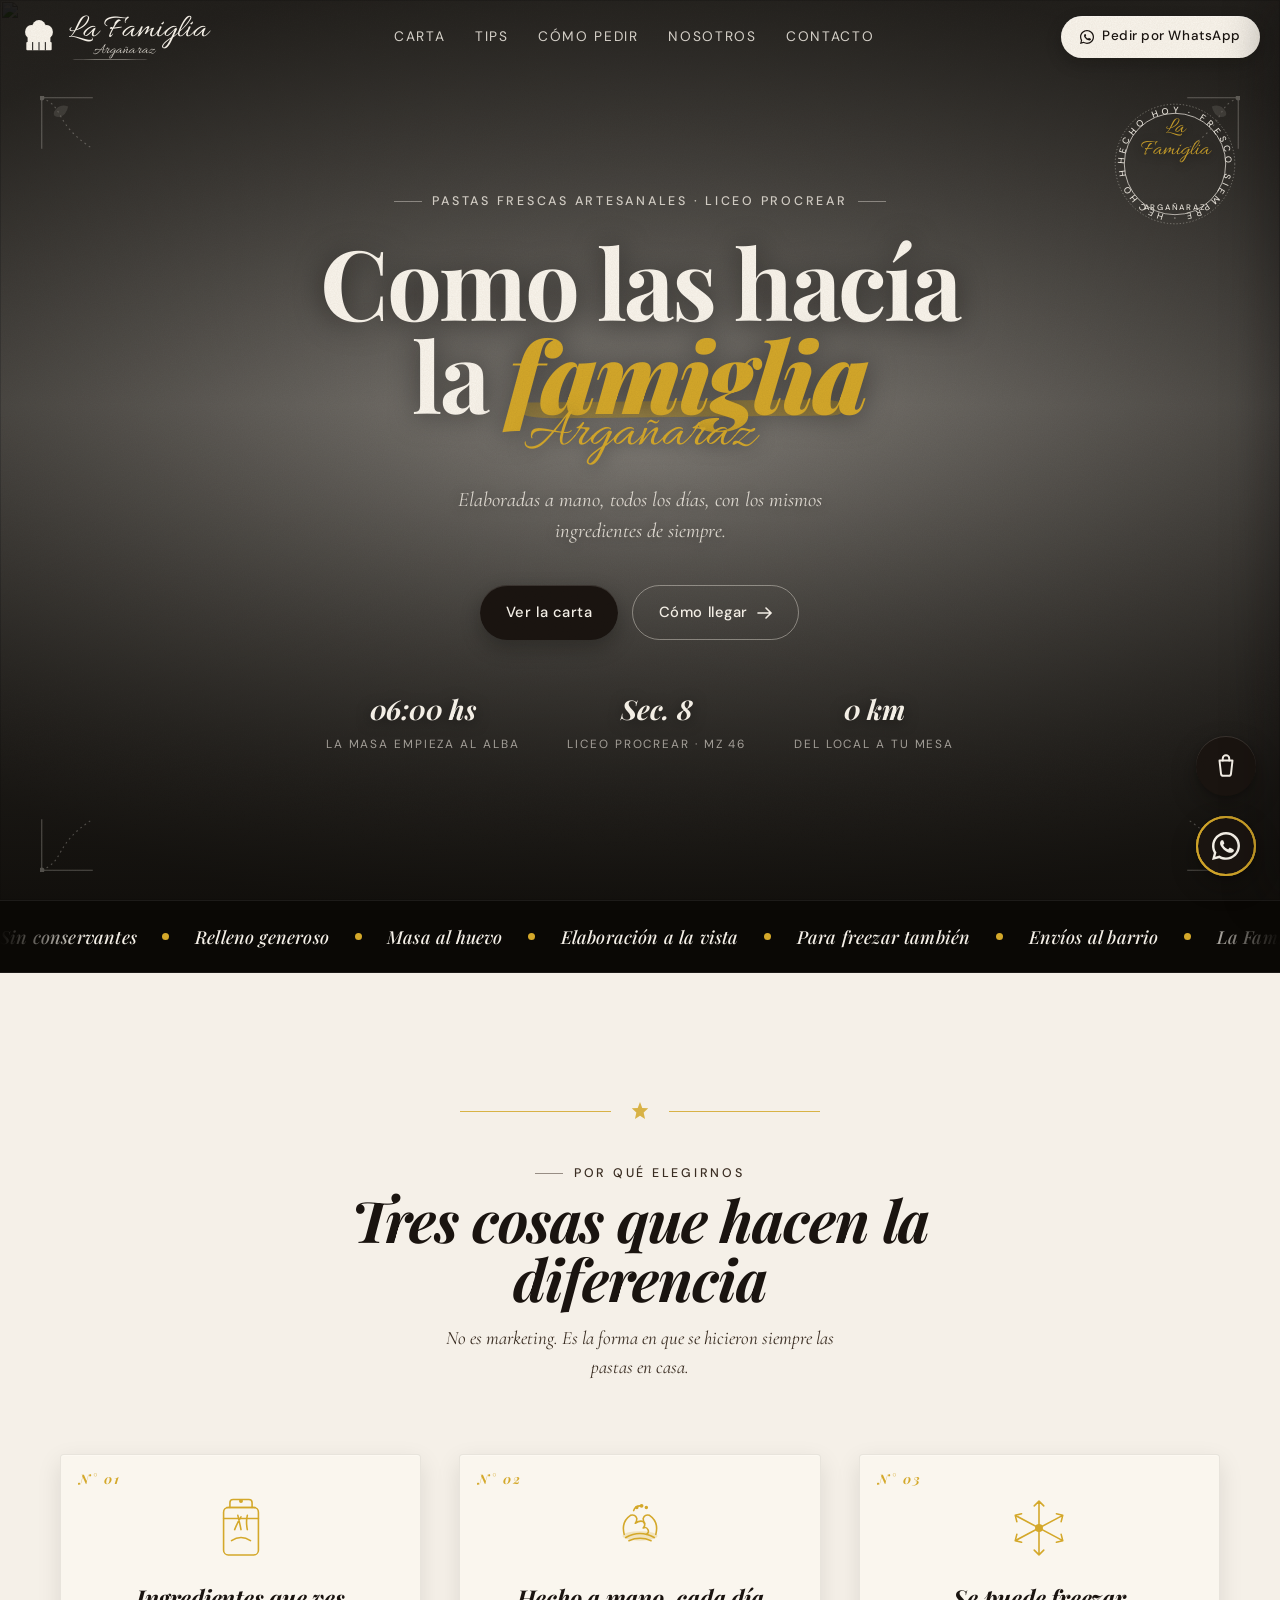
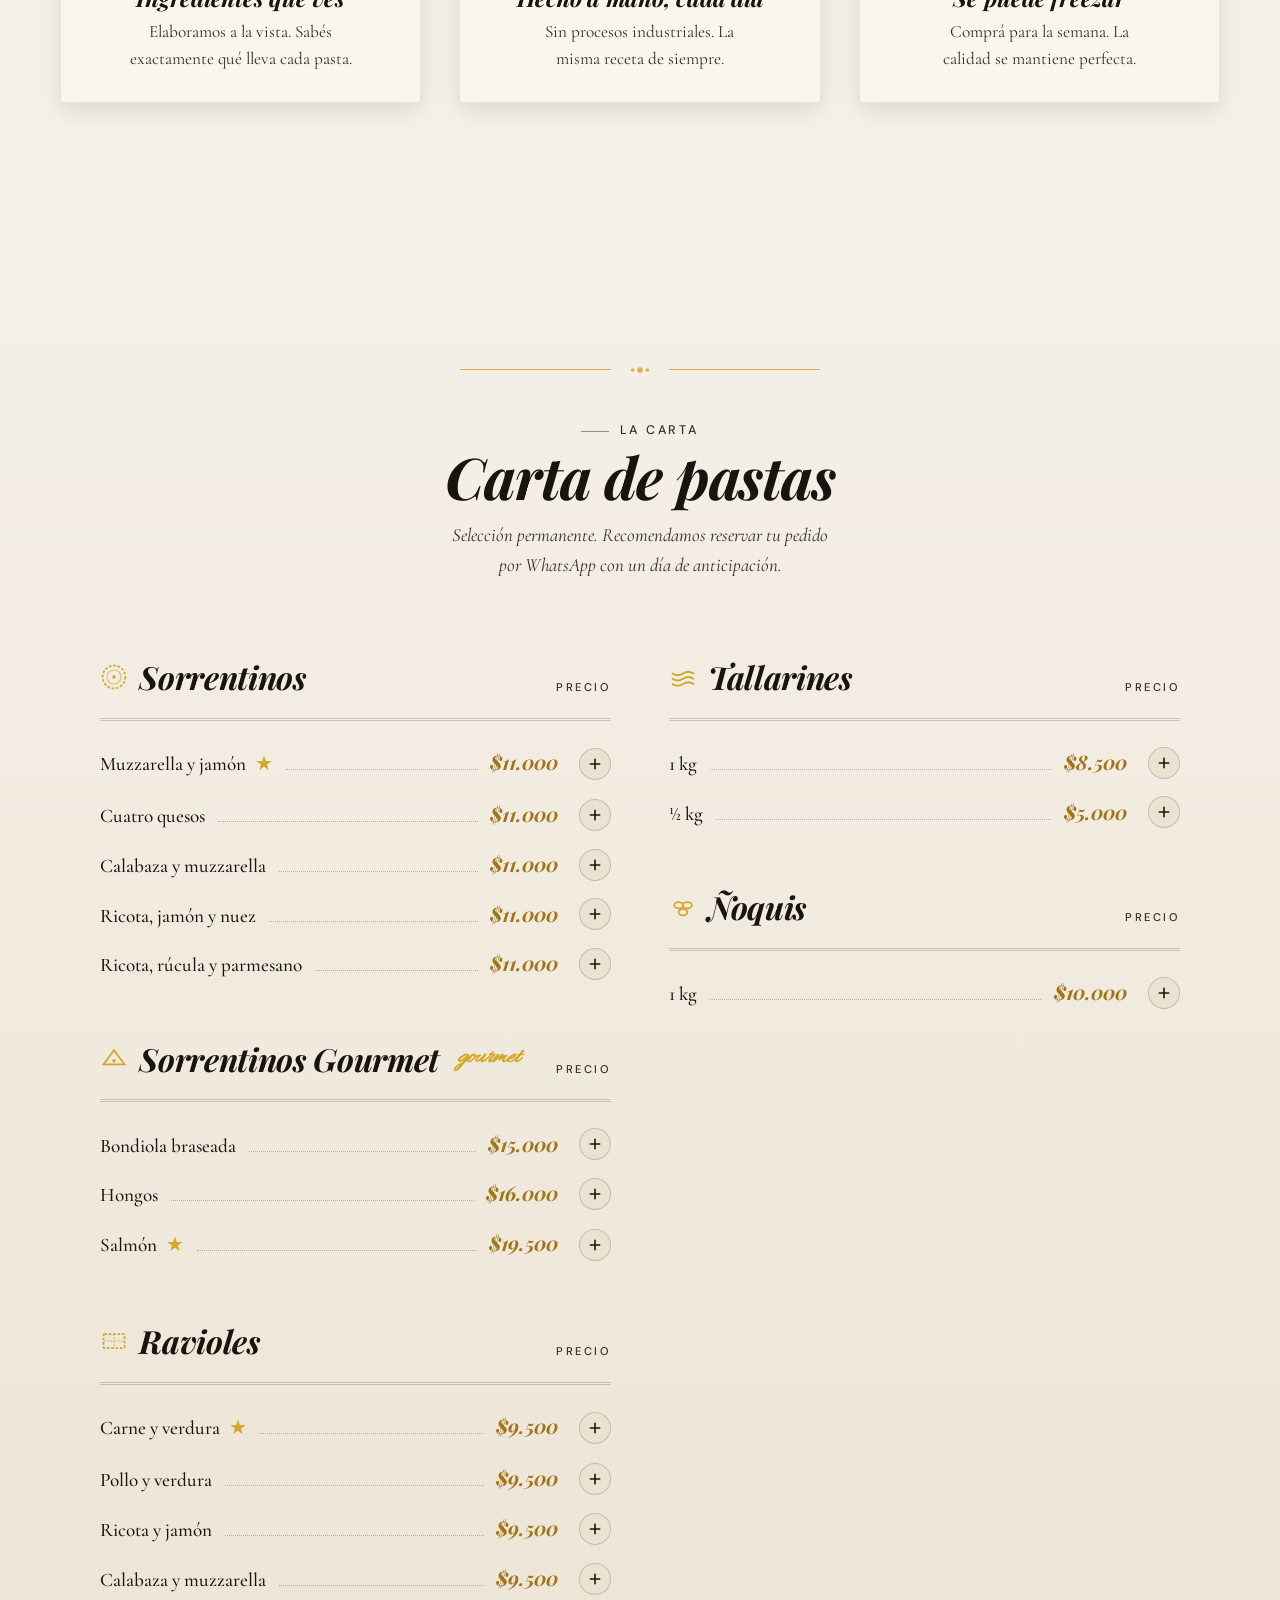
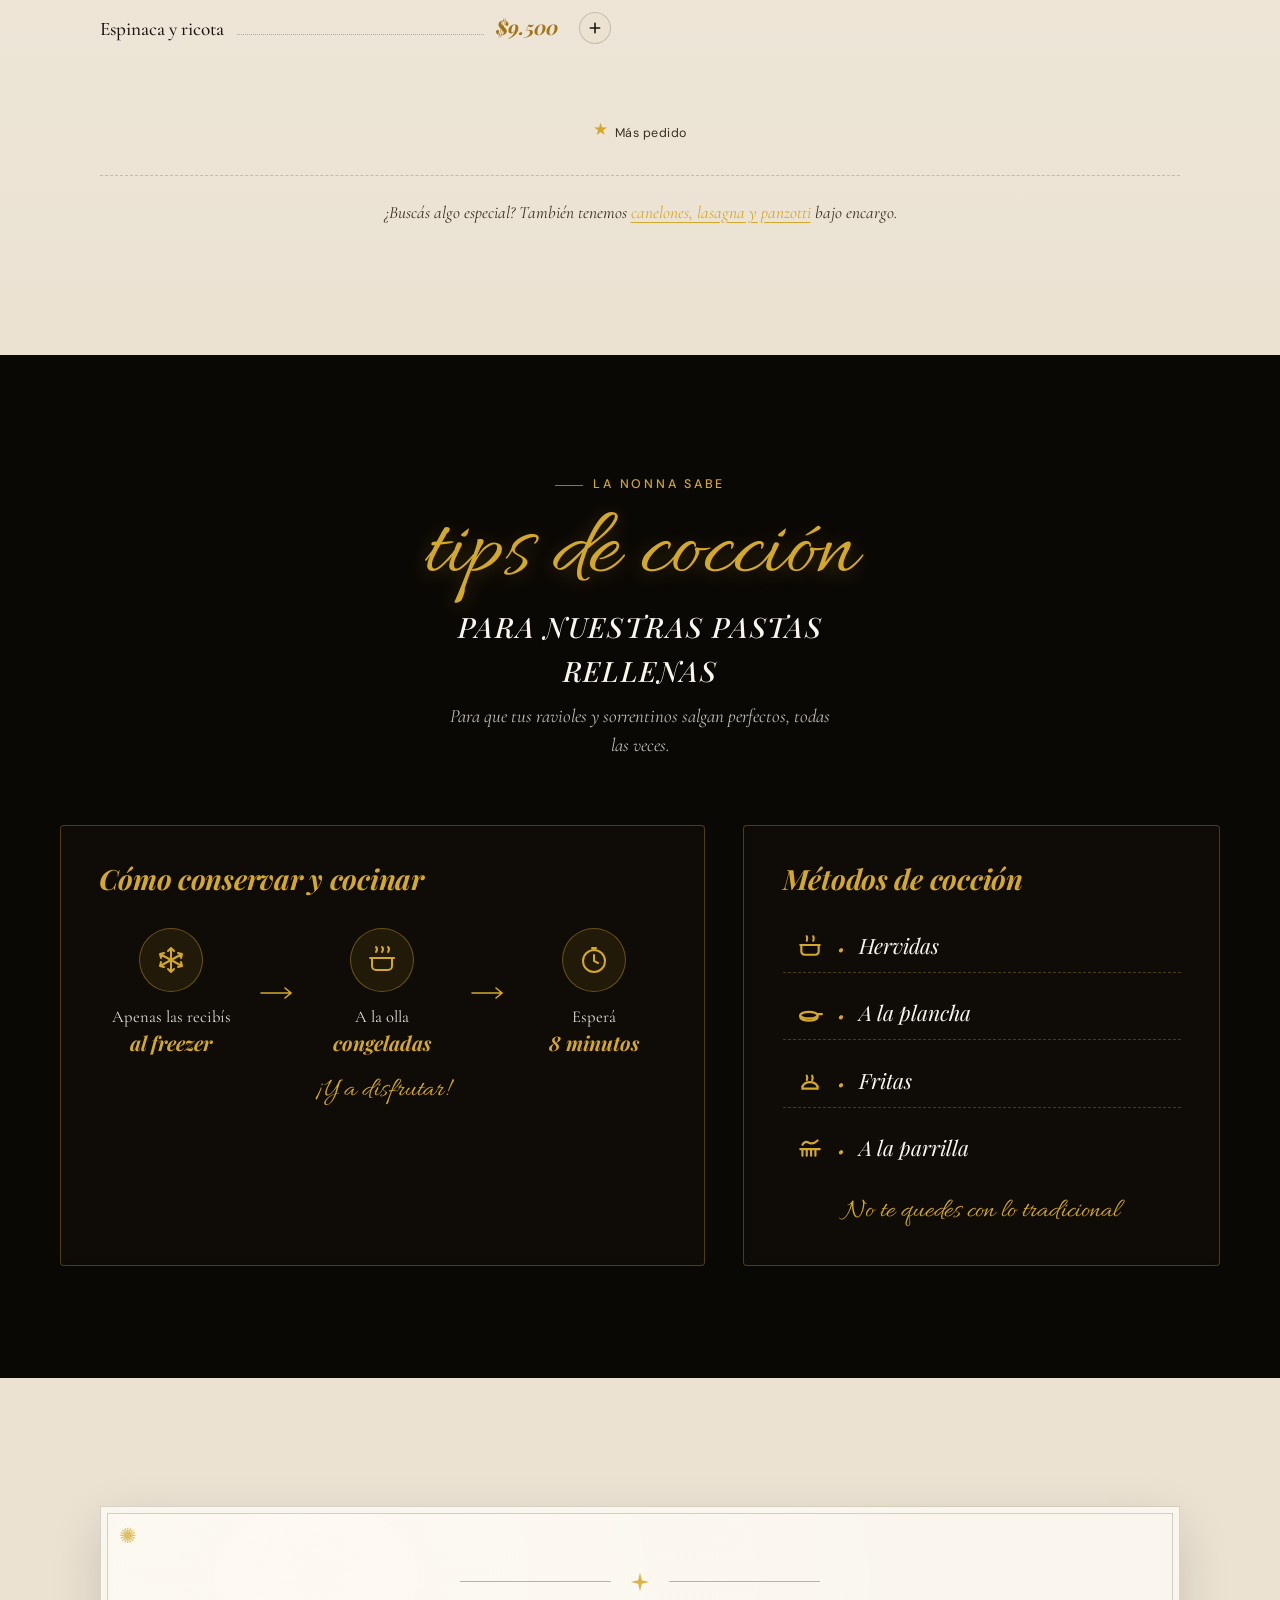
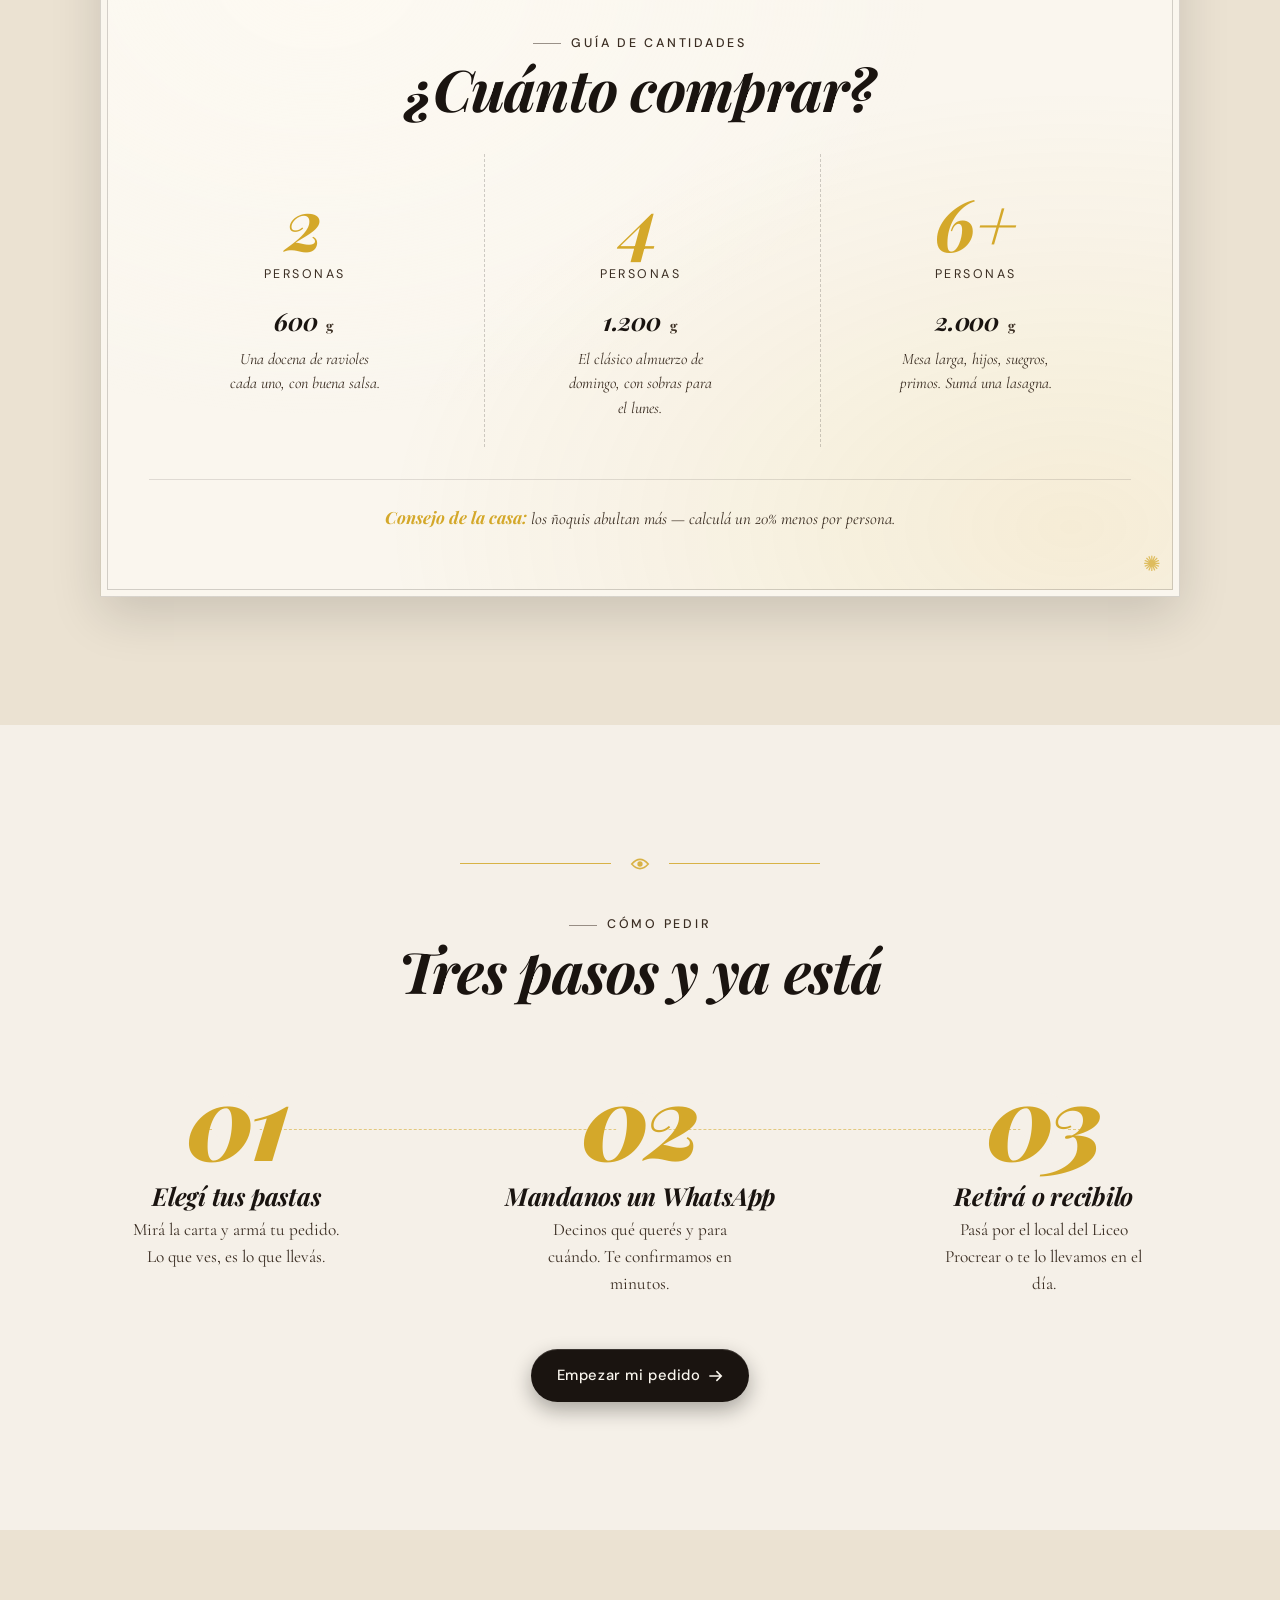
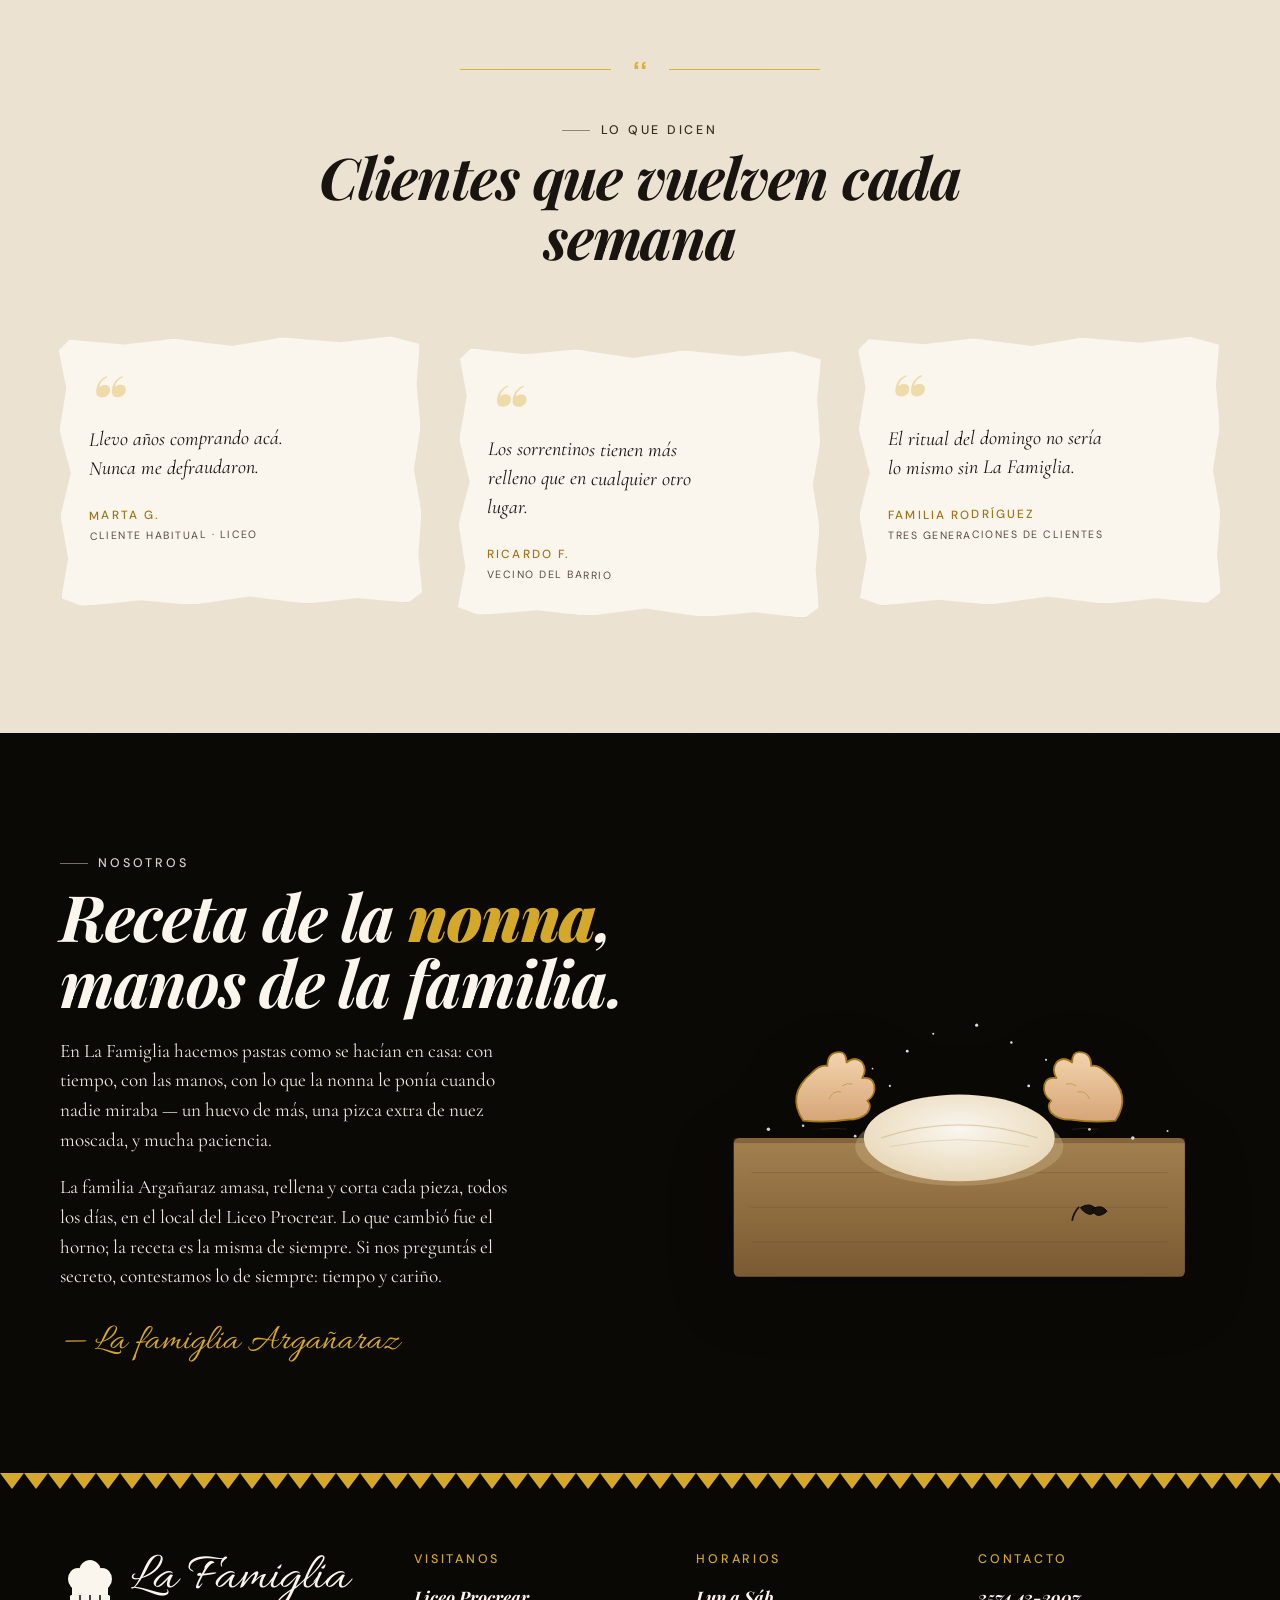
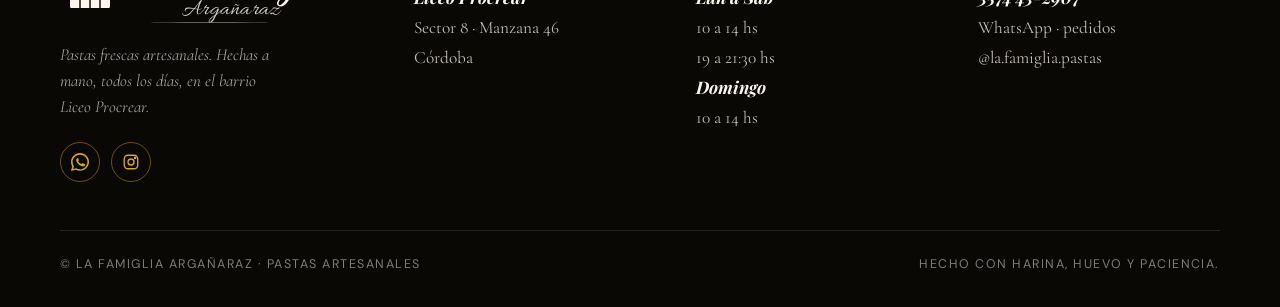
==== commit 169600e5: "carrito" ====
--- a/index.html
+++ b/index.html
@@ -14,6 +14,9 @@
   <link rel="preconnect" href="https://fonts.googleapis.com" />
   <link rel="preconnect" href="https://fonts.gstatic.com" crossorigin />
   <link href="https://fonts.googleapis.com/css2?family=Allura&family=Playfair+Display:ital,wght@0,500;0,700;0,900;1,500;1,700;1,900&family=Cormorant+Garamond:ital,wght@0,400;0,500;1,400;1,500;1,600&family=DM+Sans:opsz,wght@9..40,400;9..40,500;9..40,600&display=swap" rel="stylesheet" />
+
+  <!-- Estilos del carrito -->
+  <link rel="stylesheet" href="css/cart.css" />
 
   <style>
     /* =========================================================
@@ -1820,6 +1823,123 @@
 
     /* Block scroll cuando el panel mobile está abierto */
     body.menu-open { overflow: hidden; }
+
+    /* =========================================================
+       FAB · botón flotante de WhatsApp (bottom-right siempre visible)
+       ========================================================= */
+    .fab-whatsapp {
+      position: fixed;
+      bottom: 1.5rem;
+      right: 1.5rem;
+      width: 60px;
+      height: 60px;
+      display: inline-flex;
+      align-items: center;
+      justify-content: center;
+      background: var(--ink);
+      color: var(--cream-soft);
+      border-radius: 50%;
+      z-index: 45;
+      box-shadow:
+        0 10px 24px rgba(10, 8, 5, 0.36),
+        0 2px 6px rgba(10, 8, 5, 0.24),
+        inset 0 1px 0 rgba(245, 240, 232, 0.15);
+      transition: transform 0.4s var(--ease), background 0.4s var(--ease), color 0.4s var(--ease), box-shadow 0.4s var(--ease), opacity 0.3s var(--ease);
+    }
+    .fab-whatsapp svg {
+      width: 28px;
+      height: 28px;
+      position: relative;
+      z-index: 2;
+    }
+    /* Anillo pulsante (atrae el ojo sutilmente cada 3s) */
+    .fab-whatsapp::before,
+    .fab-whatsapp::after {
+      content: '';
+      position: absolute;
+      inset: 0;
+      border-radius: 50%;
+      border: 2px solid var(--cheese);
+      pointer-events: none;
+      animation: fab-pulse 2.8s var(--ease) infinite;
+    }
+    .fab-whatsapp::after { animation-delay: 1.4s; }
+
+    .fab-whatsapp:hover {
+      background: var(--ink-deep);
+      color: var(--cheese-l);
+      transform: scale(1.08);
+      box-shadow:
+        0 14px 32px rgba(10, 8, 5, 0.48),
+        0 3px 8px rgba(10, 8, 5, 0.28),
+        inset 0 1px 0 rgba(245, 240, 232, 0.2);
+    }
+
+    /* Tooltip "Pedir por WhatsApp" en hover (solo desktop) */
+    .fab-tooltip {
+      position: absolute;
+      right: calc(100% + 14px);
+      top: 50%;
+      transform: translateY(-50%) translateX(8px);
+      background: var(--ink-deep);
+      color: var(--cream-soft);
+      font-family: var(--f-ui);
+      font-size: 0.78rem;
+      font-weight: 500;
+      letter-spacing: 0.04em;
+      white-space: nowrap;
+      padding: 0.55rem 0.9rem;
+      border-radius: 4px;
+      opacity: 0;
+      pointer-events: none;
+      transition: opacity 0.3s var(--ease), transform 0.3s var(--ease);
+      box-shadow: 0 6px 16px rgba(10, 8, 5, 0.32);
+    }
+    .fab-tooltip::after {
+      content: '';
+      position: absolute;
+      right: -4px;
+      top: 50%;
+      transform: translateY(-50%) rotate(45deg);
+      width: 8px;
+      height: 8px;
+      background: var(--ink-deep);
+    }
+    .fab-whatsapp:hover .fab-tooltip {
+      opacity: 1;
+      transform: translateY(-50%) translateX(0);
+    }
+
+    @keyframes fab-pulse {
+      0%   { transform: scale(1);    opacity: 0.55; }
+      80%  { transform: scale(1.55); opacity: 0; }
+      100% { transform: scale(1.55); opacity: 0; }
+    }
+
+    /* Mobile: más chico, sin tooltip, márgenes ajustados */
+    @media (max-width: 760px) {
+      .fab-whatsapp {
+        width: 52px;
+        height: 52px;
+        bottom: 1rem;
+        right: 1rem;
+      }
+      .fab-whatsapp svg { width: 24px; height: 24px; }
+      .fab-tooltip { display: none; }
+    }
+
+    /* Ocultar cuando el menú mobile está abierto (el panel cubre todo) */
+    body.menu-open .fab-whatsapp {
+      opacity: 0;
+      pointer-events: none;
+      transform: scale(0.85);
+    }
+
+    /* Respetar reduced motion */
+    @media (prefers-reduced-motion: reduce) {
+      .fab-whatsapp::before,
+      .fab-whatsapp::after { display: none; }
+    }
   </style>
 </head>
 <body>
@@ -2064,177 +2184,8 @@
         <p>Selección permanente. Recomendamos reservar tu pedido por WhatsApp con un día de anticipación.</p>
       </div>
 
-      <div class="carta-grid">
-
-        <!-- ===== Columna izquierda ===== -->
-        <div>
-          <article class="carta-cat">
-            <div class="cat-head">
-              <span class="cat-name">
-                <svg viewBox="0 0 32 32" fill="none" aria-hidden="true">
-                  <circle cx="16" cy="16" r="13" fill="none" stroke="currentColor" stroke-width="2" stroke-dasharray="3 2"/>
-                  <circle cx="16" cy="16" r="8" fill="none" stroke="currentColor" stroke-width="1.4" opacity="0.6"/>
-                  <circle cx="16" cy="16" r="2" fill="currentColor"/>
-                </svg>
-                Sorrentinos
-              </span>
-              <span class="cat-price-head">Precio</span>
-            </div>
-            <ul class="menu-list">
-              <li>
-                <span class="name">Muzzarella y jamón <span class="star">★</span></span>
-                <span class="leader"></span>
-                <span class="price">$11.000</span>
-              </li>
-              <li>
-                <span class="name">Cuatro quesos</span>
-                <span class="leader"></span>
-                <span class="price">$11.000</span>
-              </li>
-              <li>
-                <span class="name">Calabaza y muzzarella</span>
-                <span class="leader"></span>
-                <span class="price">$11.000</span>
-              </li>
-              <li>
-                <span class="name">Ricota, jamón y nuez</span>
-                <span class="leader"></span>
-                <span class="price">$11.000</span>
-              </li>
-              <li>
-                <span class="name">Ricota, rúcula y parmesano</span>
-                <span class="leader"></span>
-                <span class="price">$11.000</span>
-              </li>
-            </ul>
-          </article>
-
-          <article class="carta-cat">
-            <div class="cat-head">
-              <span class="cat-name">
-                <svg viewBox="0 0 32 32" fill="none" aria-hidden="true">
-                  <path d="M4 22 L 16 6 L 28 22 Z" fill="none" stroke="currentColor" stroke-width="2"/>
-                  <circle cx="16" cy="18" r="2" fill="currentColor"/>
-                </svg>
-                Sorrentinos <span class="cat-tag">gourmet</span>
-              </span>
-              <span class="cat-price-head">Precio</span>
-            </div>
-            <ul class="menu-list">
-              <li>
-                <span class="name">Bondiola braseada</span>
-                <span class="leader"></span>
-                <span class="price">$15.000</span>
-              </li>
-              <li>
-                <span class="name">Hongos</span>
-                <span class="leader"></span>
-                <span class="price">$16.000</span>
-              </li>
-              <li>
-                <span class="name">Salmón <span class="star">★</span></span>
-                <span class="leader"></span>
-                <span class="price">$19.500</span>
-              </li>
-            </ul>
-          </article>
-        </div>
-
-        <!-- ===== Columna derecha ===== -->
-        <div>
-          <article class="carta-cat">
-            <div class="cat-head">
-              <span class="cat-name">
-                <svg viewBox="0 0 32 32" fill="none" aria-hidden="true">
-                  <rect x="4" y="8" width="24" height="16" rx="1" fill="none" stroke="currentColor" stroke-width="2" stroke-dasharray="3 2"/>
-                  <line x1="4" y1="16" x2="28" y2="16" stroke="currentColor" stroke-width="1" stroke-dasharray="2 2"/>
-                  <line x1="16" y1="8" x2="16" y2="24" stroke="currentColor" stroke-width="1" stroke-dasharray="2 2"/>
-                </svg>
-                Ravioles
-              </span>
-              <span class="cat-price-head">Precio</span>
-            </div>
-            <ul class="menu-list">
-              <li>
-                <span class="name">Carne y verdura <span class="star">★</span></span>
-                <span class="leader"></span>
-                <span class="price">$9.500</span>
-              </li>
-              <li>
-                <span class="name">Pollo y verdura</span>
-                <span class="leader"></span>
-                <span class="price">$9.500</span>
-              </li>
-              <li>
-                <span class="name">Ricota y jamón</span>
-                <span class="leader"></span>
-                <span class="price">$9.500</span>
-              </li>
-              <li>
-                <span class="name">Calabaza y muzzarella</span>
-                <span class="leader"></span>
-                <span class="price">$9.500</span>
-              </li>
-              <li>
-                <span class="name">Espinaca y ricota</span>
-                <span class="leader"></span>
-                <span class="price">$9.500</span>
-              </li>
-            </ul>
-          </article>
-
-          <article class="carta-cat">
-            <div class="cat-head">
-              <span class="cat-name">
-                <svg viewBox="0 0 32 32" fill="none" stroke="currentColor" stroke-width="2" stroke-linecap="round" aria-hidden="true">
-                  <path d="M4 12 q 6 4, 12 0 q 6 -4, 12 0"/>
-                  <path d="M4 18 q 6 4, 12 0 q 6 -4, 12 0"/>
-                  <path d="M4 24 q 6 4, 12 0 q 6 -4, 12 0"/>
-                </svg>
-                Tallarines
-              </span>
-              <span class="cat-price-head">Precio</span>
-            </div>
-            <ul class="menu-list">
-              <li>
-                <span class="name">1 kg</span>
-                <span class="leader"></span>
-                <span class="price">$8.500</span>
-              </li>
-              <li>
-                <span class="name">½ kg</span>
-                <span class="leader"></span>
-                <span class="price">$5.000</span>
-              </li>
-            </ul>
-          </article>
-
-          <article class="carta-cat">
-            <div class="cat-head">
-              <span class="cat-name">
-                <svg viewBox="0 0 32 32" fill="none" stroke="currentColor" stroke-width="2" aria-hidden="true">
-                  <ellipse cx="11" cy="14" rx="5" ry="3.5"/>
-                  <ellipse cx="21" cy="14" rx="5" ry="3.5"/>
-                  <ellipse cx="16" cy="22" rx="5" ry="3.5"/>
-                  <line x1="8" y1="14" x2="14" y2="14" stroke-width="1"/>
-                  <line x1="18" y1="14" x2="24" y2="14" stroke-width="1"/>
-                  <line x1="13" y1="22" x2="19" y2="22" stroke-width="1"/>
-                </svg>
-                Ñoquis
-              </span>
-              <span class="cat-price-head">Precio</span>
-            </div>
-            <ul class="menu-list">
-              <li>
-                <span class="name">1 kg</span>
-                <span class="leader"></span>
-                <span class="price">$10.000</span>
-              </li>
-            </ul>
-          </article>
-        </div>
-
-      </div>
+      <!-- Carta dinamica - renderizada por js/cart.js desde productos en localStorage -->
+      <div id="carta-container"></div>
 
       <p class="legend">
         <span><span class="star">★</span> Más pedido</span>
@@ -2624,6 +2575,64 @@
     </div>
   </footer>
 
+  <!-- ======== FAB · botón flotante de WhatsApp ======== -->
+  <a class="fab-whatsapp"
+     href="https://wa.me/543574432907"
+     target="_blank"
+     rel="noopener"
+     aria-label="Pedir por WhatsApp">
+    <svg viewBox="0 0 24 24" fill="currentColor" aria-hidden="true">
+      <path d="M17.5 14.4c-.3-.1-1.6-.8-1.9-.9-.3-.1-.4-.1-.6.1-.2.3-.7.9-.8 1-.2.2-.3.2-.6.1-1.7-.8-2.8-1.5-3.9-3.4-.3-.5.3-.5.8-1.5.1-.2 0-.4 0-.5 0-.1-.6-1.4-.8-1.9-.2-.5-.4-.4-.6-.4h-.5c-.2 0-.5.1-.7.3-.3.3-1 1-1 2.4 0 1.4 1 2.8 1.2 3 .1.2 2.1 3.2 5 4.4.7.3 1.3.5 1.7.6.7.2 1.4.2 1.9.1.6-.1 1.6-.7 1.9-1.3.2-.7.2-1.2.2-1.3-.1-.1-.3-.2-.6-.3z"/>
+      <path d="M20.5 3.5C18.2 1.2 15.2 0 12 0 5.4 0 0 5.4 0 12c0 2.1.6 4.2 1.6 6L0 24l6.2-1.6c1.7.9 3.7 1.4 5.7 1.4h.1c6.6 0 12-5.4 12-12 0-3.2-1.2-6.2-3.5-8.3zM12 21.8c-1.8 0-3.6-.5-5.1-1.4l-.4-.2-3.7 1 1-3.6-.2-.4c-1-1.6-1.5-3.4-1.5-5.3C2.1 6.6 6.5 2.2 12 2.2c2.6 0 5.1 1 7 2.9 1.9 1.9 2.9 4.4 2.9 7-.1 5.4-4.5 9.8-9.9 9.8z"/>
+    </svg>
+    <span class="fab-tooltip">Pedir por WhatsApp</span>
+  </a>
+
+  <!-- ======== CARRITO · FAB + drawer + toast ======== -->
+  <button class="cart-fab" id="cart-fab" type="button"
+          aria-label="Ver carrito de pedidos" aria-haspopup="dialog">
+    <svg viewBox="0 0 24 24" fill="none" stroke="currentColor" stroke-width="1.8" stroke-linecap="round" stroke-linejoin="round" aria-hidden="true">
+      <path d="M6 7h12l-1.4 12.2a2 2 0 0 1-2 1.8h-5.2a2 2 0 0 1-2-1.8z"/>
+      <path d="M9 7V5a3 3 0 0 1 6 0v2"/>
+    </svg>
+    <span class="cart-badge" id="cart-badge" hidden>0</span>
+  </button>
+
+  <div class="cart-backdrop" id="cart-backdrop" aria-hidden="true"></div>
+
+  <aside class="cart-drawer" id="cart-drawer" role="dialog" aria-labelledby="cart-title" aria-modal="true">
+    <header class="cart-head">
+      <h2 id="cart-title">Tu pedido <span class="cart-script">della famiglia</span></h2>
+      <button class="cart-close" id="cart-close" type="button" aria-label="Cerrar carrito">
+        <svg viewBox="0 0 24 24" fill="none" stroke="currentColor" stroke-width="2" stroke-linecap="round" aria-hidden="true">
+          <path d="M5 5L19 19M19 5L5 19"/>
+        </svg>
+      </button>
+    </header>
+
+    <div class="cart-body">
+      <p class="cart-empty" id="cart-empty">El carrito está vacío.<br/>Sumá pastas desde la carta.</p>
+      <ul id="cart-list"></ul>
+    </div>
+
+    <footer class="cart-foot">
+      <div class="cart-total">
+        <span>Total</span>
+        <strong id="cart-total">$0</strong>
+      </div>
+      <button class="cart-checkout" id="cart-checkout" type="button" disabled>
+        <svg viewBox="0 0 24 24" fill="currentColor" aria-hidden="true">
+          <path d="M17.5 14.4c-.3-.1-1.6-.8-1.9-.9-.3-.1-.4-.1-.6.1-.2.3-.7.9-.8 1-.2.2-.3.2-.6.1-1.7-.8-2.8-1.5-3.9-3.4-.3-.5.3-.5.8-1.5.1-.2 0-.4 0-.5 0-.1-.6-1.4-.8-1.9-.2-.5-.4-.4-.6-.4h-.5c-.2 0-.5.1-.7.3-.3.3-1 1-1 2.4 0 1.4 1 2.8 1.2 3 .1.2 2.1 3.2 5 4.4.7.3 1.3.5 1.7.6.7.2 1.4.2 1.9.1.6-.1 1.6-.7 1.9-1.3.2-.7.2-1.2.2-1.3-.1-.1-.3-.2-.6-.3z"/>
+          <path d="M20.5 3.5C18.2 1.2 15.2 0 12 0 5.4 0 0 5.4 0 12c0 2.1.6 4.2 1.6 6L0 24l6.2-1.6c1.7.9 3.7 1.4 5.7 1.4h.1c6.6 0 12-5.4 12-12 0-3.2-1.2-6.2-3.5-8.3zM12 21.8c-1.8 0-3.6-.5-5.1-1.4l-.4-.2-3.7 1 1-3.6-.2-.4c-1-1.6-1.5-3.4-1.5-5.3C2.1 6.6 6.5 2.2 12 2.2c2.6 0 5.1 1 7 2.9 1.9 1.9 2.9 4.4 2.9 7-.1 5.4-4.5 9.8-9.9 9.8z"/>
+        </svg>
+        Hacer pedido por WhatsApp
+      </button>
+      <button class="cart-clear" id="cart-clear" type="button" hidden>Vaciar carrito</button>
+    </footer>
+  </aside>
+
+  <div class="cart-toast" id="cart-toast" role="status" aria-live="polite"></div>
+
   <!-- ======== JS · nav blur + menú mobile ======== -->
   <script>
     (function () {
@@ -2672,5 +2681,9 @@
     })();
   </script>
 
+  <!-- ======== Scripts del carrito ======== -->
+  <script src="js/products.js"></script>
+  <script src="js/cart.js"></script>
+
 </body>
 </html>
--- a/css/cart.css
+++ b/css/cart.css
@@ -0,0 +1,462 @@
+/* =============================================================
+   cart.css
+   - Botón "+" en cada producto del menú
+   - FAB del carrito (bottom-right, badge con contador)
+   - Drawer lateral del carrito + backdrop
+   - Toast de "agregado"
+   Reutiliza variables de :root definidas en index.html
+   ============================================================= */
+
+/* -------------------------------------------------------------
+   Botón "+" al lado del precio en cada item del menú
+   ------------------------------------------------------------- */
+.menu-add {
+  flex-shrink: 0;
+  align-self: center;
+  width: 32px; height: 32px;
+  display: inline-flex;
+  align-items: center;
+  justify-content: center;
+  background: var(--cream-deep);
+  color: var(--ink);
+  border: 1px solid rgba(26, 20, 16, 0.18);
+  border-radius: 50%;
+  cursor: pointer;
+  margin-left: 0.5rem;
+  padding: 0;
+  transition:
+    background 0.3s var(--ease),
+    color 0.3s var(--ease),
+    transform 0.3s var(--ease),
+    border-color 0.3s var(--ease);
+}
+.menu-add svg { width: 16px; height: 16px; }
+.menu-add:hover {
+  background: var(--ink);
+  color: var(--cheese);
+  border-color: var(--ink);
+  transform: scale(1.1) rotate(90deg);
+}
+.menu-add:active { transform: scale(0.95); }
+
+/* -------------------------------------------------------------
+   FAB del carrito · bottom-right (encima del FAB de WhatsApp)
+   ------------------------------------------------------------- */
+.cart-fab {
+  position: fixed;
+  bottom: 6.5rem;
+  right: 1.5rem;
+  width: 60px; height: 60px;
+  display: inline-flex;
+  align-items: center;
+  justify-content: center;
+  background: var(--ink);
+  color: var(--cream-soft);
+  border: 0;
+  border-radius: 50%;
+  cursor: pointer;
+  z-index: 46;
+  box-shadow:
+    0 10px 24px rgba(10, 8, 5, 0.36),
+    0 2px 6px rgba(10, 8, 5, 0.24),
+    inset 0 1px 0 rgba(245, 240, 232, 0.15);
+  transition:
+    transform 0.4s var(--ease),
+    background 0.4s var(--ease),
+    color 0.4s var(--ease),
+    box-shadow 0.4s var(--ease),
+    opacity 0.3s var(--ease);
+}
+.cart-fab svg { width: 26px; height: 26px; }
+.cart-fab:hover {
+  background: var(--ink-deep);
+  color: var(--cheese-l);
+  transform: scale(1.06);
+  box-shadow:
+    0 14px 32px rgba(10, 8, 5, 0.48),
+    0 3px 8px rgba(10, 8, 5, 0.28);
+}
+
+/* Badge contador */
+.cart-badge {
+  position: absolute;
+  top: -4px; right: -4px;
+  min-width: 22px; height: 22px;
+  padding: 0 6px;
+  display: inline-flex;
+  align-items: center;
+  justify-content: center;
+  background: var(--cheese);
+  color: var(--ink);
+  font-family: var(--f-ui);
+  font-size: 0.74rem;
+  font-weight: 600;
+  border-radius: 999px;
+  border: 2px solid var(--cream-soft);
+  letter-spacing: 0;
+  pointer-events: none;
+}
+.cart-badge[hidden] { display: none; }
+
+/* Animación cuando se agrega un producto */
+@keyframes cart-fab-flash {
+  0%, 100% { transform: scale(1); }
+  30%      { transform: scale(1.18); }
+  60%      { transform: scale(0.96); }
+}
+.cart-fab.flash { animation: cart-fab-flash 0.55s var(--ease); }
+
+/* -------------------------------------------------------------
+   Backdrop + Drawer del carrito (slide desde la derecha)
+   ------------------------------------------------------------- */
+.cart-backdrop {
+  position: fixed; inset: 0;
+  background: rgba(10, 8, 5, 0.55);
+  z-index: 80;
+  opacity: 0;
+  visibility: hidden;
+  transition: opacity 0.4s var(--ease), visibility 0.4s var(--ease);
+  backdrop-filter: blur(4px);
+  -webkit-backdrop-filter: blur(4px);
+}
+.cart-backdrop.open { opacity: 1; visibility: visible; }
+
+.cart-drawer {
+  position: fixed;
+  top: 0; right: 0; bottom: 0;
+  width: min(440px, 92vw);
+  background: var(--cream);
+  z-index: 81;
+  display: flex;
+  flex-direction: column;
+  transform: translateX(100%);
+  transition: transform 0.5s var(--ease);
+  box-shadow: -16px 0 40px rgba(10, 8, 5, 0.3);
+}
+.cart-drawer.open { transform: translateX(0); }
+
+/* Header */
+.cart-head {
+  padding: 1.5rem 1.5rem 1.1rem;
+  display: flex;
+  align-items: baseline;
+  justify-content: space-between;
+  gap: 1rem;
+  border-bottom: 1px solid rgba(26, 20, 16, 0.12);
+  background: var(--cream-soft);
+}
+.cart-head h2 {
+  font-family: var(--f-display);
+  font-style: italic;
+  font-weight: 700;
+  font-size: 1.65rem;
+  letter-spacing: -0.01em;
+  color: var(--ink);
+  margin: 0;
+}
+.cart-head h2 .cart-script {
+  font-family: var(--f-script);
+  font-style: normal;
+  color: var(--cheese-d);
+  font-size: 1.35rem;
+  margin-left: 0.1em;
+}
+.cart-close {
+  width: 36px; height: 36px;
+  background: transparent;
+  border: 0;
+  color: var(--ink);
+  cursor: pointer;
+  display: inline-flex;
+  align-items: center;
+  justify-content: center;
+  border-radius: 50%;
+  transition: background 0.3s var(--ease);
+  flex-shrink: 0;
+}
+.cart-close:hover { background: rgba(26, 20, 16, 0.08); }
+.cart-close svg { width: 22px; height: 22px; }
+
+/* Body / lista de items */
+.cart-body {
+  flex: 1;
+  overflow-y: auto;
+  padding: 0.5rem 1.5rem;
+}
+
+.cart-empty {
+  text-align: center;
+  padding: 3rem 1.5rem;
+  font-family: var(--f-body);
+  font-style: italic;
+  font-size: 1.18rem;
+  color: var(--ink-soft);
+  margin: 0;
+}
+.cart-empty::before {
+  content: '🍝';
+  display: block;
+  font-size: 2.6rem;
+  margin-bottom: 0.5rem;
+}
+
+#cart-list {
+  list-style: none;
+  padding: 0;
+  margin: 0;
+}
+.cart-item {
+  display: grid;
+  grid-template-columns: 1fr auto auto;
+  gap: 0.6rem 1rem;
+  padding: 1rem 0;
+  border-bottom: 1px dashed rgba(26, 20, 16, 0.16);
+  align-items: center;
+  position: relative;
+}
+.cart-item:last-child { border-bottom: 0; }
+
+.cart-item-info {
+  grid-column: 1 / -1;
+  display: flex;
+  justify-content: space-between;
+  align-items: baseline;
+  gap: 0.6rem;
+  padding-right: 2.4rem;
+}
+.cart-item-name {
+  font-family: var(--f-display);
+  font-style: italic;
+  font-weight: 700;
+  font-size: 1.12rem;
+  color: var(--ink);
+  letter-spacing: -0.005em;
+}
+.cart-item-price {
+  font-family: var(--f-ui);
+  font-size: 0.7rem;
+  letter-spacing: 0.1em;
+  text-transform: uppercase;
+  color: var(--ink-soft);
+}
+
+/* Controles de cantidad */
+.cart-item-controls {
+  display: inline-flex;
+  align-items: center;
+  gap: 0.35rem;
+  background: var(--cream-soft);
+  border: 1px solid rgba(26, 20, 16, 0.14);
+  border-radius: 999px;
+  padding: 0.2rem 0.45rem;
+}
+.qty-btn {
+  width: 26px; height: 26px;
+  background: transparent;
+  border: 0;
+  color: var(--ink);
+  font-family: var(--f-ui);
+  font-size: 1.1rem;
+  font-weight: 600;
+  line-height: 1;
+  cursor: pointer;
+  border-radius: 50%;
+  display: inline-flex;
+  align-items: center;
+  justify-content: center;
+  transition: background 0.2s var(--ease);
+}
+.qty-btn:hover { background: rgba(26, 20, 16, 0.08); }
+.qty {
+  font-family: var(--f-display);
+  font-style: italic;
+  font-weight: 700;
+  font-size: 1.05rem;
+  min-width: 18px;
+  text-align: center;
+}
+
+/* Subtotal por línea */
+.cart-item-line {
+  font-family: var(--f-display);
+  font-style: italic;
+  font-weight: 700;
+  font-size: 1.15rem;
+  color: var(--cheese-d);
+  white-space: nowrap;
+}
+
+/* Botón de remover (X arriba a la derecha) */
+.cart-item-remove {
+  position: absolute;
+  top: 0.7rem; right: 0;
+  width: 28px; height: 28px;
+  background: transparent;
+  border: 0;
+  color: var(--ink-soft);
+  cursor: pointer;
+  display: inline-flex;
+  align-items: center;
+  justify-content: center;
+  border-radius: 50%;
+  opacity: 0.55;
+  transition: background 0.3s var(--ease), color 0.3s var(--ease), opacity 0.3s var(--ease);
+}
+.cart-item-remove:hover {
+  background: rgba(26, 20, 16, 0.08);
+  color: var(--ink);
+  opacity: 1;
+}
+.cart-item-remove svg { width: 14px; height: 14px; }
+
+/* Footer del drawer · total + checkout */
+.cart-foot {
+  padding: 1.2rem 1.5rem 1.5rem;
+  border-top: 1px solid rgba(26, 20, 16, 0.14);
+  background: var(--cream-soft);
+}
+.cart-total {
+  display: flex;
+  align-items: baseline;
+  justify-content: space-between;
+  margin-bottom: 1rem;
+  font-family: var(--f-ui);
+  font-size: 0.78rem;
+  letter-spacing: 0.18em;
+  text-transform: uppercase;
+  color: var(--ink-soft);
+}
+.cart-total strong {
+  font-family: var(--f-display);
+  font-style: italic;
+  font-weight: 900;
+  font-size: 1.85rem;
+  letter-spacing: -0.01em;
+  color: var(--ink);
+  text-transform: none;
+}
+.cart-checkout {
+  display: flex;
+  align-items: center;
+  justify-content: center;
+  gap: 0.6rem;
+  width: 100%;
+  padding: 1rem 1.4rem;
+  background: var(--ink);
+  color: var(--cream-soft);
+  border: 0;
+  border-radius: 999px;
+  font-family: var(--f-ui);
+  font-size: 0.95rem;
+  font-weight: 500;
+  letter-spacing: 0.04em;
+  cursor: pointer;
+  box-shadow: 0 8px 20px rgba(10, 8, 5, 0.28);
+  transition: transform 0.3s var(--ease), background 0.3s var(--ease), color 0.3s var(--ease);
+}
+.cart-checkout svg { width: 18px; height: 18px; }
+.cart-checkout:hover:not(:disabled) {
+  background: var(--ink-deep);
+  color: var(--cheese-l);
+  transform: translateY(-2px);
+}
+.cart-checkout:disabled {
+  opacity: 0.4;
+  cursor: not-allowed;
+}
+.cart-clear {
+  display: block;
+  margin: 0.85rem auto 0;
+  background: none;
+  border: 0;
+  color: var(--ink-soft);
+  font-family: var(--f-ui);
+  font-size: 0.74rem;
+  letter-spacing: 0.12em;
+  text-transform: uppercase;
+  cursor: pointer;
+  opacity: 0.7;
+  text-decoration: underline;
+  text-underline-offset: 3px;
+  transition: opacity 0.3s var(--ease), color 0.3s var(--ease);
+}
+.cart-clear:hover { opacity: 1; color: var(--ink); }
+.cart-clear[hidden] { display: none; }
+
+/* Body lock cuando el drawer está abierto */
+body.cart-open { overflow: hidden; }
+
+/* Carta vacía (si el admin dejó todo unavailable) */
+.carta-empty {
+  text-align: center;
+  font-family: var(--f-body);
+  font-style: italic;
+  font-size: 1.2rem;
+  color: var(--ink-soft);
+  padding: 3rem 1rem;
+}
+
+/* -------------------------------------------------------------
+   Toast (aparece cuando se agrega un producto)
+   ------------------------------------------------------------- */
+.cart-toast {
+  position: fixed;
+  bottom: 1.5rem;
+  left: 50%;
+  transform: translateX(-50%) translateY(8px);
+  background: var(--ink);
+  color: var(--cream-soft);
+  padding: 0.7rem 1.2rem;
+  font-family: var(--f-ui);
+  font-size: 0.86rem;
+  border-radius: 999px;
+  z-index: 50;
+  opacity: 0;
+  pointer-events: none;
+  transition: opacity 0.3s var(--ease), transform 0.3s var(--ease);
+  box-shadow: 0 8px 20px rgba(10, 8, 5, 0.36);
+  max-width: calc(100vw - 2rem);
+  white-space: nowrap;
+  overflow: hidden;
+  text-overflow: ellipsis;
+}
+.cart-toast.show {
+  opacity: 1;
+  transform: translateX(-50%) translateY(0);
+}
+
+/* -------------------------------------------------------------
+   Mobile
+   ------------------------------------------------------------- */
+@media (max-width: 760px) {
+  .cart-fab {
+    width: 54px; height: 54px;
+    bottom: 5.5rem;
+    right: 1rem;
+  }
+  .cart-fab svg { width: 24px; height: 24px; }
+
+  .cart-toast {
+    bottom: 7.5rem;
+    font-size: 0.82rem;
+  }
+
+  .menu-add {
+    width: 28px; height: 28px;
+    margin-left: 0.4rem;
+  }
+  .menu-add svg { width: 14px; height: 14px; }
+}
+
+/* Ocultar FAB del carrito cuando el menú mobile está abierto */
+body.menu-open .cart-fab {
+  opacity: 0;
+  pointer-events: none;
+  transform: scale(0.85);
+}
+
+/* Reduced motion */
+@media (prefers-reduced-motion: reduce) {
+  .cart-fab.flash { animation: none; }
+  .menu-add:hover { transform: none; }
+}
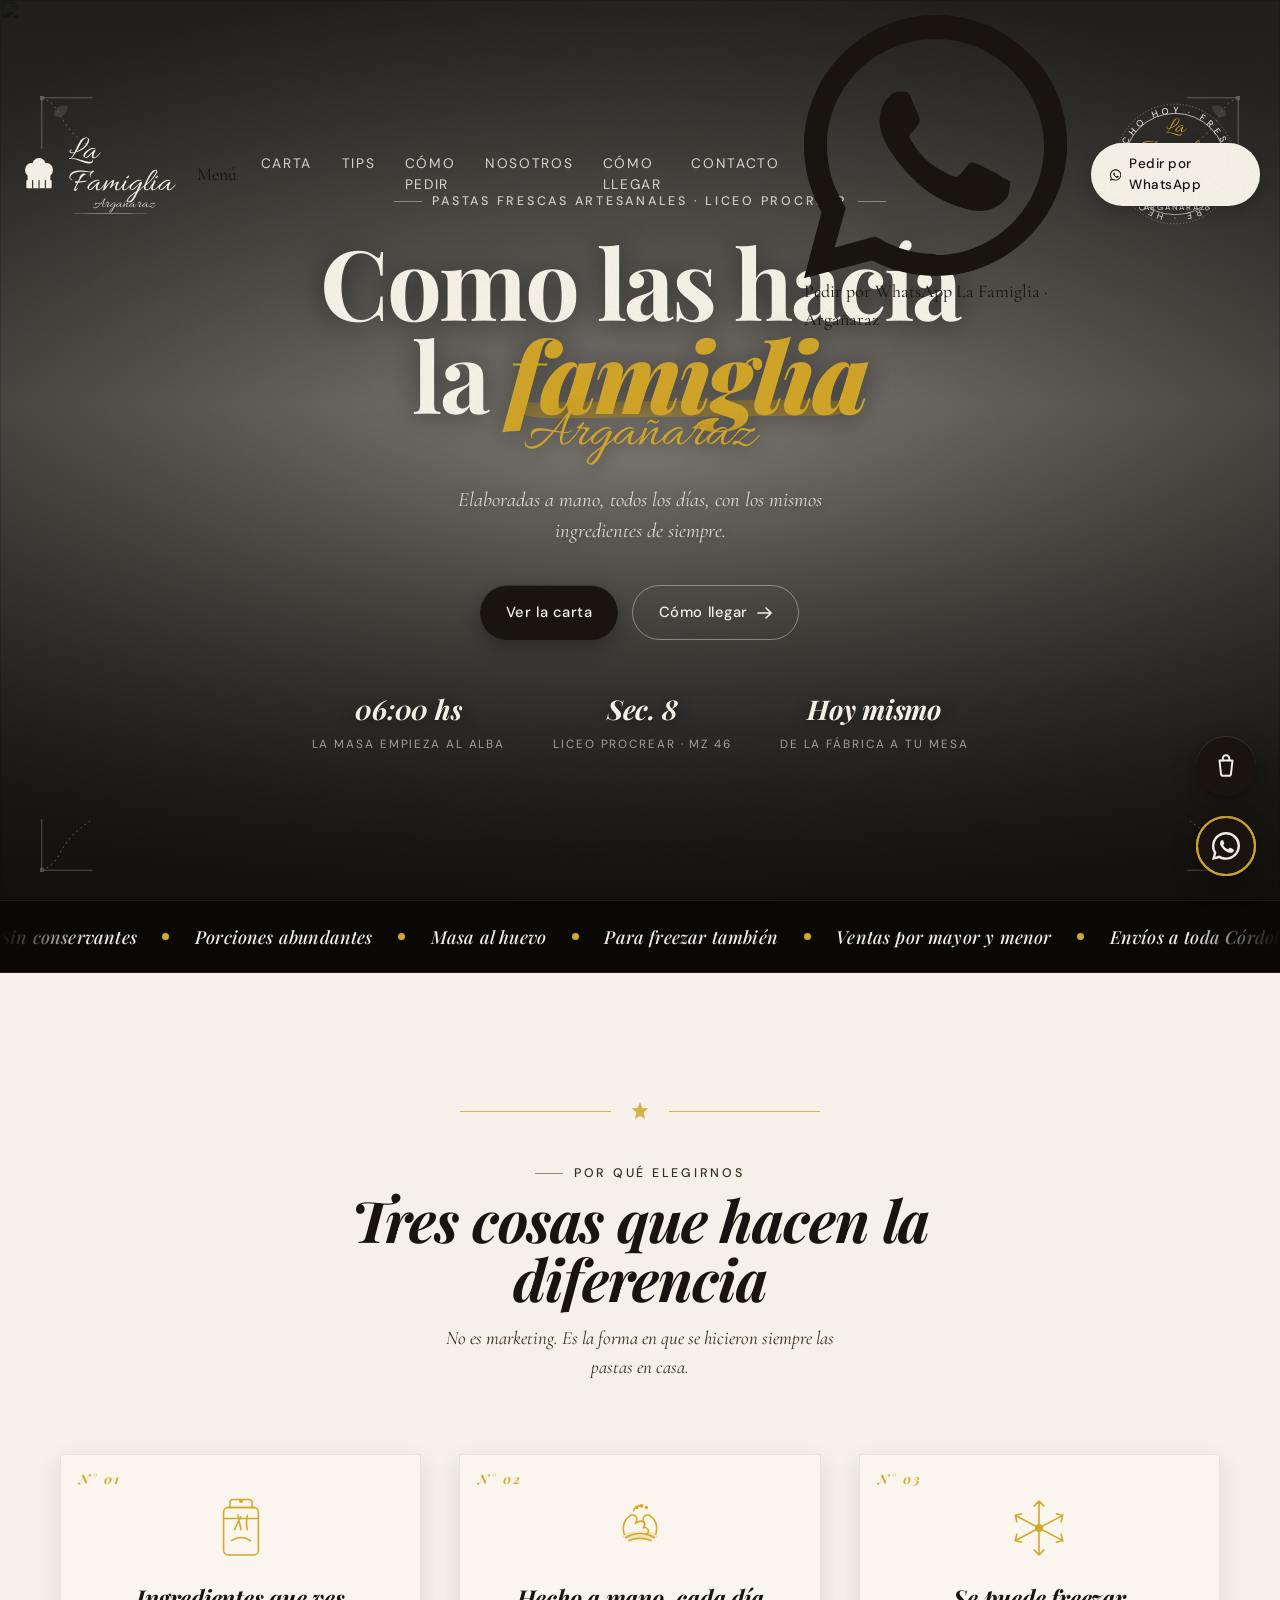
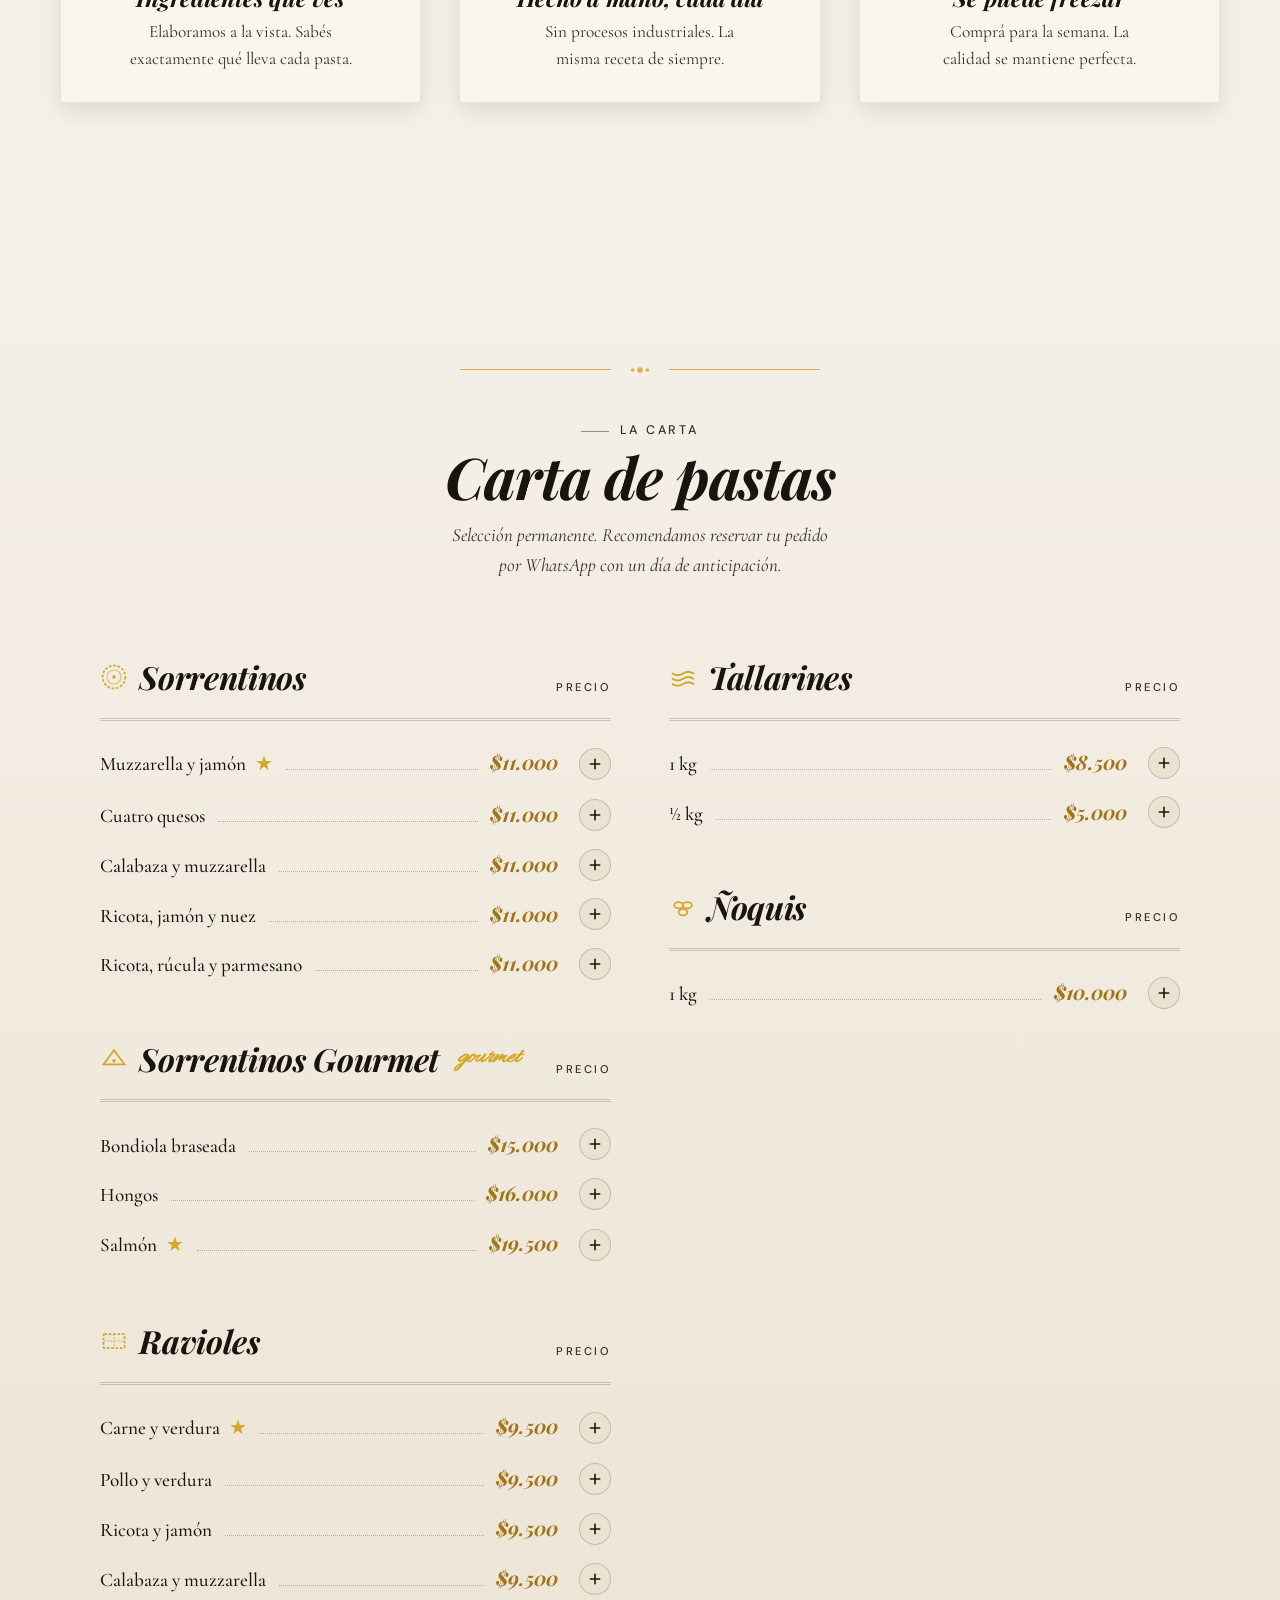
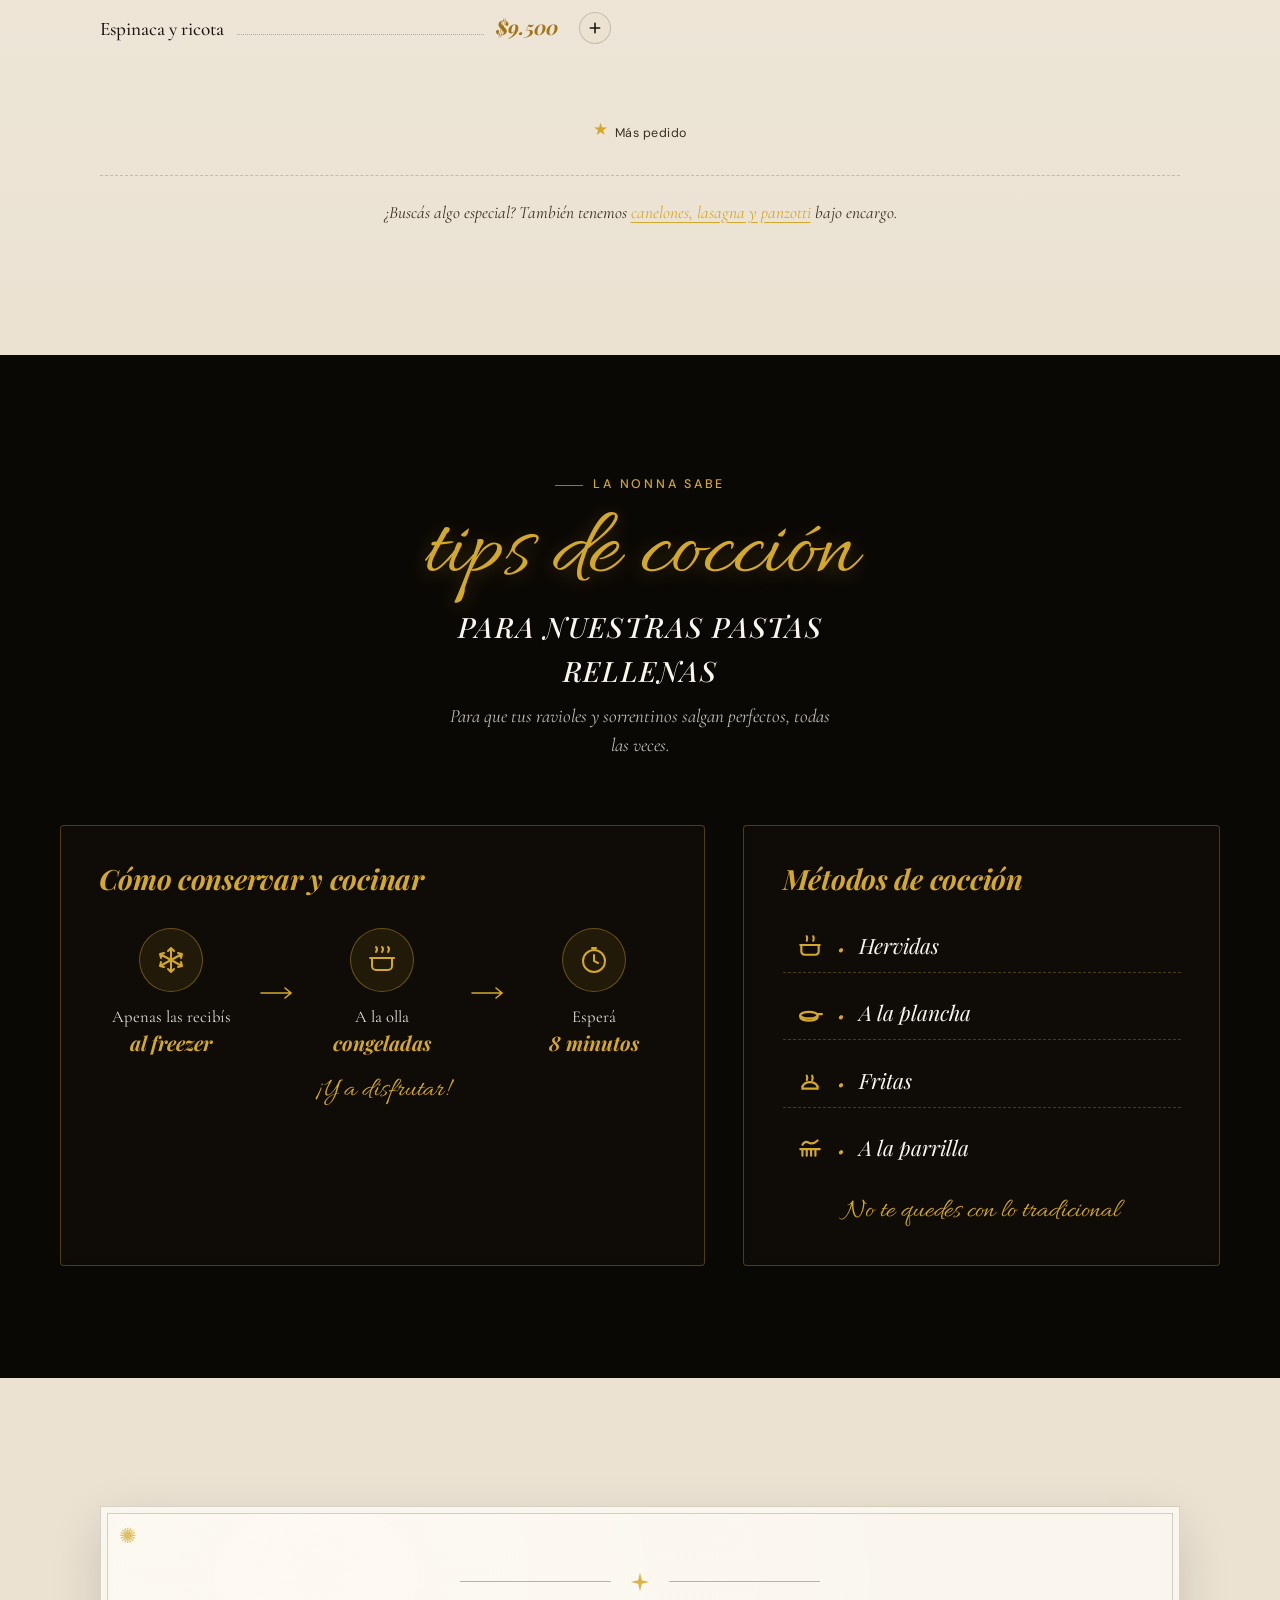
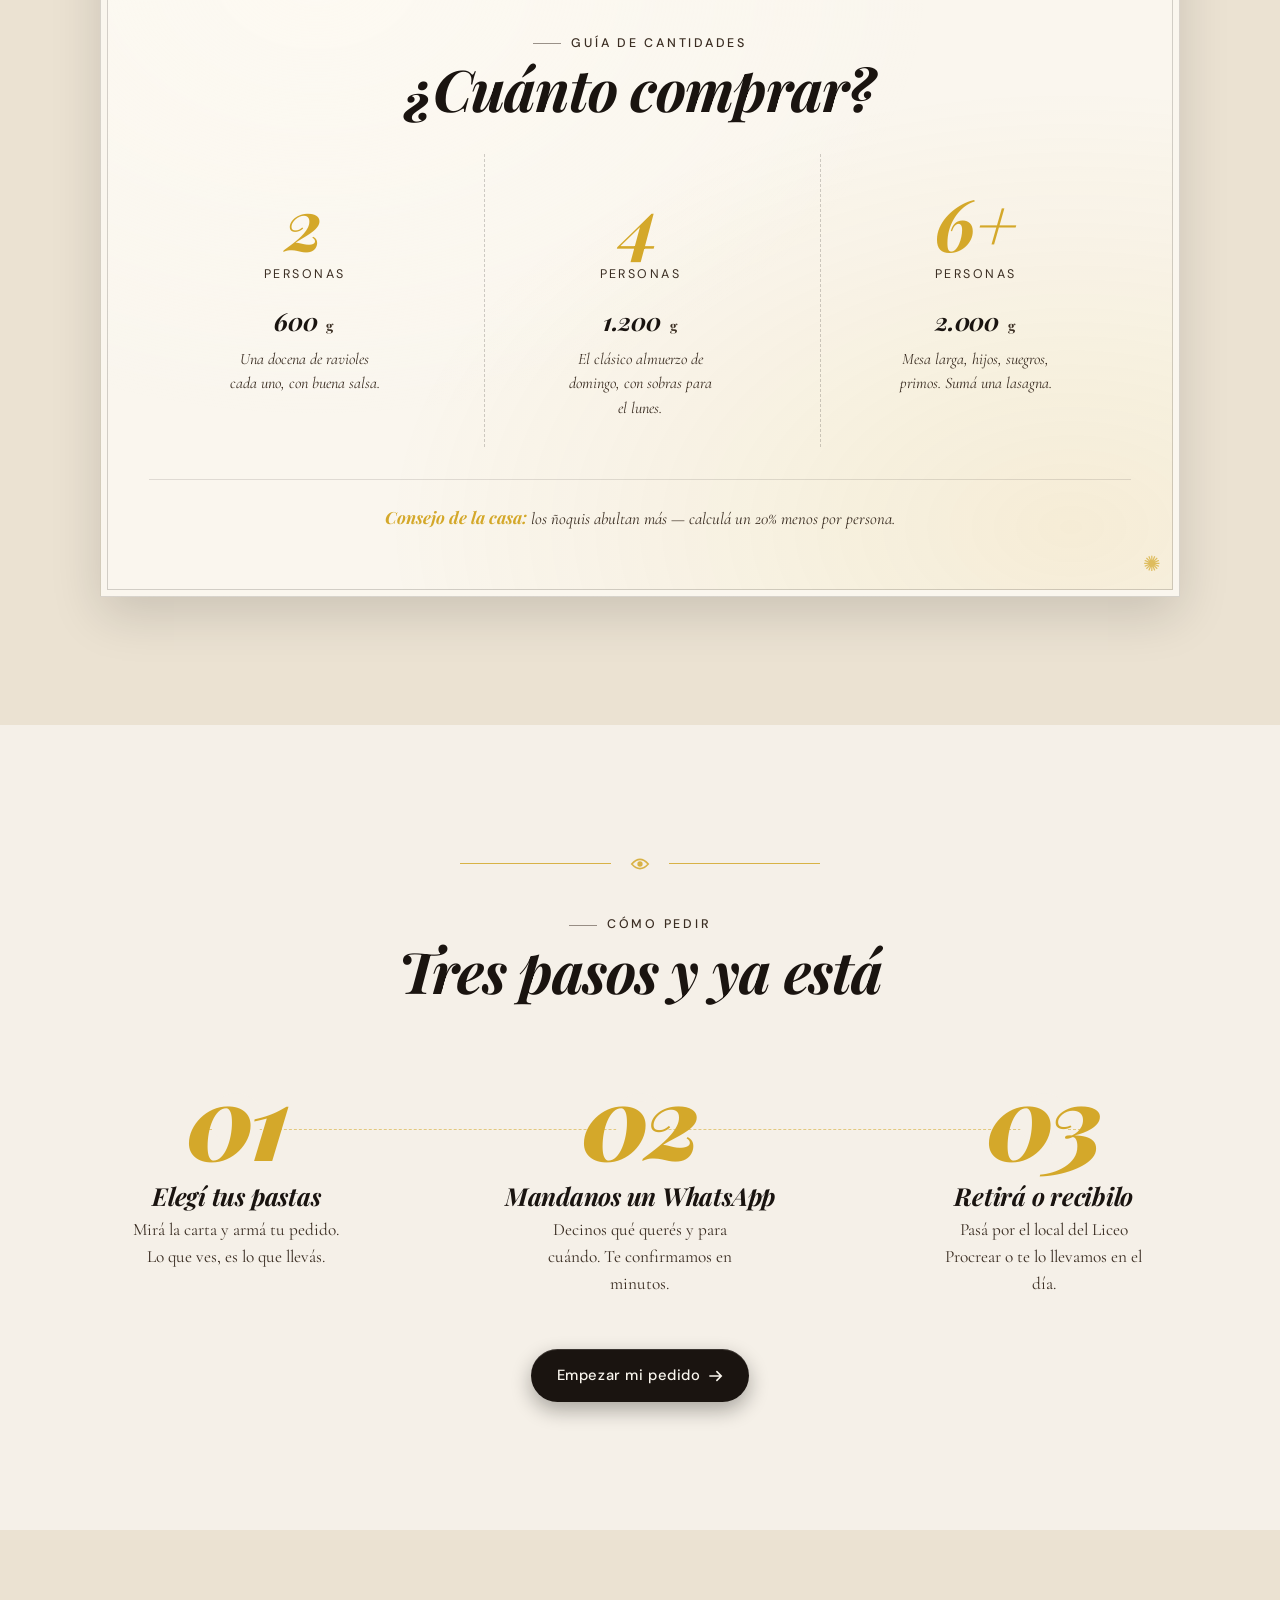
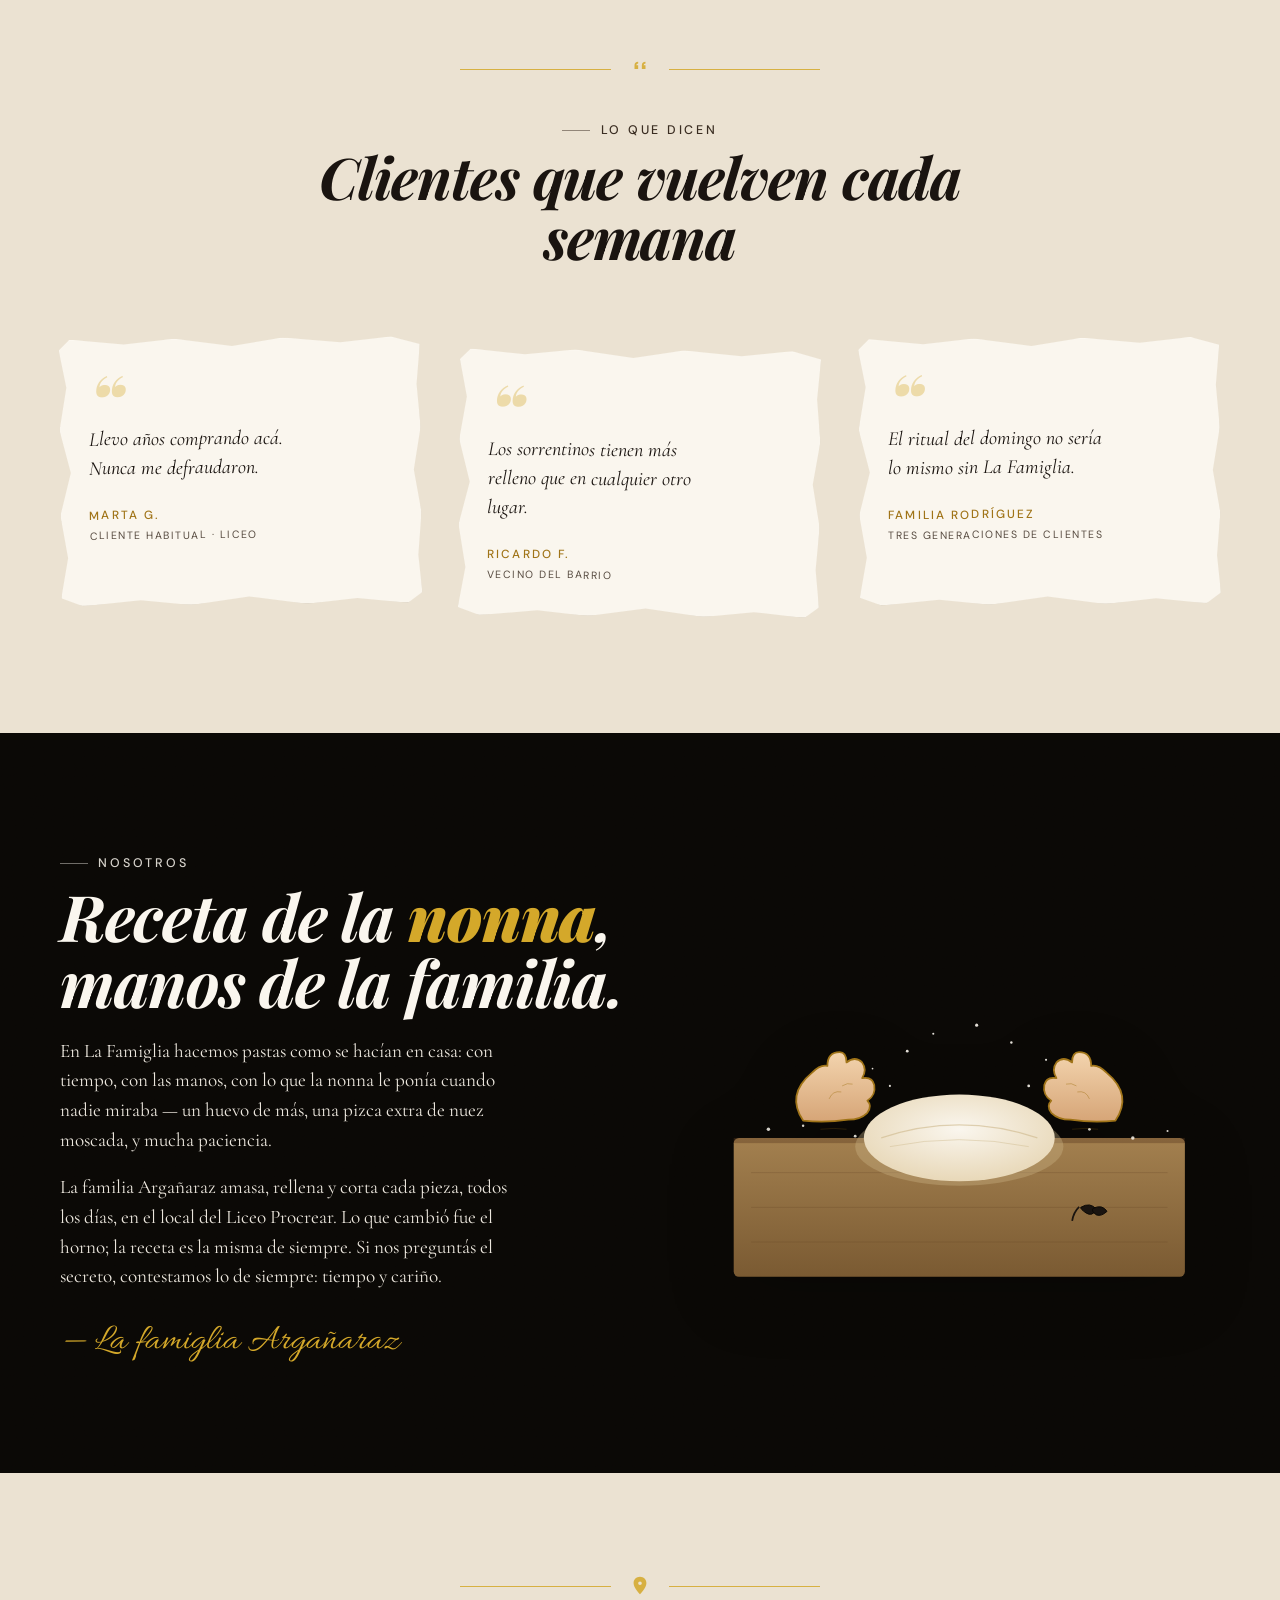
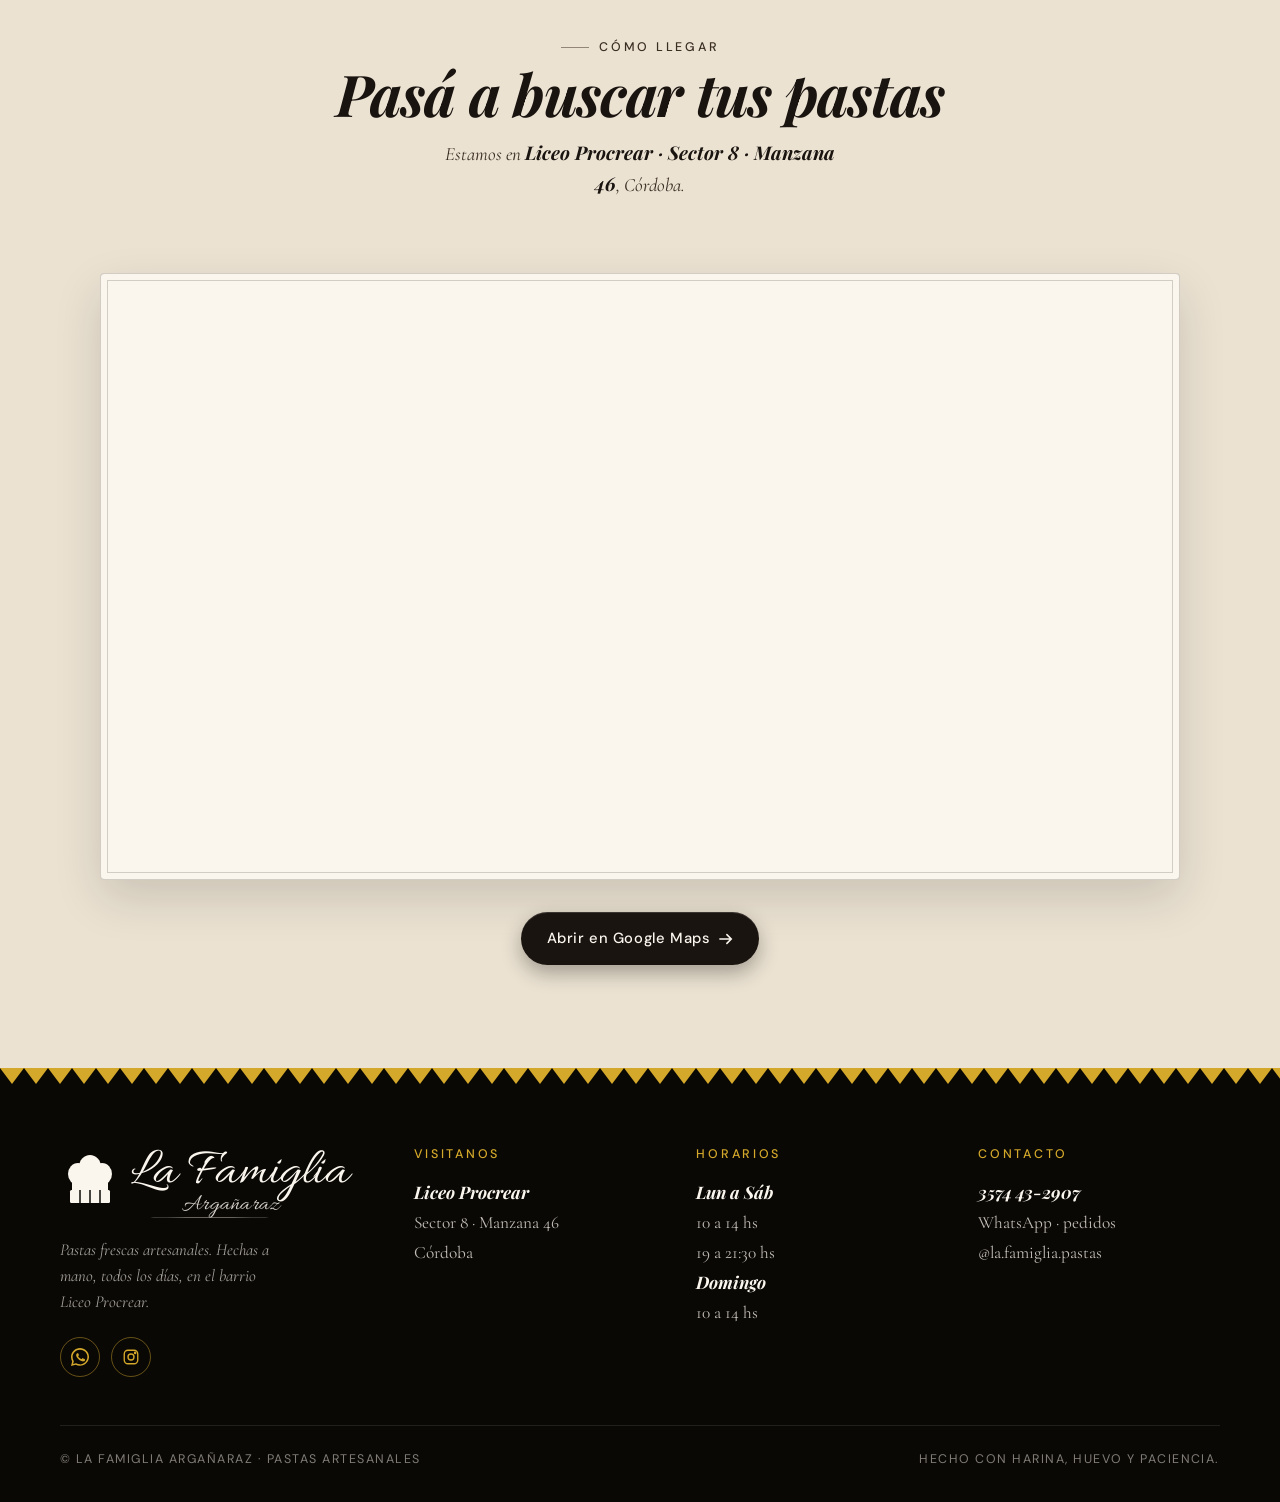
==== commit d7dc142b: "actualizaciones 6-5-26" ====
--- a/index.html
+++ b/index.html
@@ -1342,7 +1342,49 @@
     .about-figure svg { width: 100%; height: auto; filter: drop-shadow(0 16px 32px rgba(0,0,0,0.18)); }
 
     /* =========================================================
-       16. FOOTER
+       16. MAPA · cómo llegar (entre Nosotros y Footer)
+       ========================================================= */
+    .map {
+      padding-block: clamp(4.5rem, 8vw, 6.5rem);
+      background: var(--cream-deep);
+      position: relative;
+    }
+    .map .section-head p strong {
+      font-family: var(--f-display);
+      font-style: italic;
+      font-weight: 700;
+      color: var(--ink);
+    }
+    .map-frame {
+      max-width: 1080px;
+      margin: 0 auto;
+      aspect-ratio: 16 / 9;
+      border: 1px solid rgba(26, 20, 16, 0.18);
+      border-radius: 4px;
+      overflow: hidden;
+      box-shadow:
+        inset 0 0 0 6px var(--cream-soft),
+        inset 0 0 0 7px rgba(26, 20, 16, 0.18),
+        0 18px 48px rgba(10, 8, 5, 0.14);
+      background: var(--cream-soft);
+    }
+    .map-frame iframe {
+      width: 100%;
+      height: 100%;
+      border: 0;
+      display: block;
+      filter: saturate(85%) contrast(98%);
+    }
+    .map-cta {
+      text-align: center;
+      margin-top: 2rem;
+    }
+    @media (max-width: 620px) {
+      .map-frame { aspect-ratio: 4 / 5; }
+    }
+
+    /* =========================================================
+       17. FOOTER
        ========================================================= */
     .footer {
       background: var(--ink-deep);
@@ -1516,53 +1558,118 @@
         gap: 0.45rem;
       }
       .nav-cta { margin-left: auto; }
-      .nav-burger { display: inline-flex; }
+      .nav-burger { display: inline-flex; position: relative; }
+      /* Hit area expandida (workaround iOS Safari) */
+      .nav-burger::before {
+        content: '';
+        position: absolute;
+        inset: -8px;
+      }
+
       .nav-panel {
-        display: block;
+        display: flex;
+        flex-direction: column;
         position: fixed;
         top: 0; left: 0; right: 0; bottom: 0;
         background: var(--cream);
-        z-index: 60;
-        padding: 5.5rem 1.6rem 2rem;
+        z-index: 65; /* arriba del contenido, debajo del nav (70) */
+        /* Padding-top deja espacio para el nav fijo (brand + X-burger) */
+        padding: 5rem 0 0;
         transform: translateY(-100%);
-        transition: transform 0.5s var(--ease), visibility 0.5s var(--ease);
+        transition: transform 0.5s var(--ease), visibility 0s linear 0.5s;
         visibility: hidden;
         overflow-y: auto;
       }
       .nav-panel.open {
         transform: translateY(0);
         visibility: visible;
-      }
+        transition: transform 0.5s var(--ease), visibility 0s linear 0s;
+      }
+
+      /* Eyebrow "Menú" · pequeño rótulo arriba de los links */
+      .nav-panel-eyebrow {
+        display: block;
+        font-family: var(--f-ui);
+        font-size: 0.74rem;
+        font-weight: 500;
+        letter-spacing: 0.32em;
+        text-transform: uppercase;
+        color: var(--ink-soft);
+        opacity: 0.55;
+        margin: 0 1.5rem;
+        padding: 0.4rem 0 0.9rem;
+        border-bottom: 1px dashed rgba(26, 20, 16, 0.16);
+      }
+
+      /* Lista de links */
       .nav-panel .nav-links {
+        list-style: none;
+        margin: 0;
+        padding: 0.4rem 1.5rem;
         display: flex;
         flex-direction: column;
         gap: 0;
         font-family: var(--f-display);
         font-style: italic;
         font-weight: 700;
-        font-size: clamp(1.7rem, 6vw, 2.2rem);
+        font-size: clamp(1.55rem, 5.4vw, 2rem);
         letter-spacing: -0.01em;
         text-transform: none;
-      }
+        flex: 1;
+      }
+      .nav-panel .nav-links li { width: 100%; }
       .nav-panel .nav-links a {
         display: block;
         padding: 1rem 0;
-        border-bottom: 1px dashed rgba(26, 20, 16, 0.18);
+        border-bottom: 1px dashed rgba(26, 20, 16, 0.16);
         opacity: 1;
         color: var(--ink);
-      }
-      .nav-panel .nav-links a:hover { color: var(--cheese); }
+        transition: color 0.3s var(--ease), padding-left 0.3s var(--ease);
+      }
+      .nav-panel .nav-links li:last-child a { border-bottom: 0; }
+      .nav-panel .nav-links a:hover,
+      .nav-panel .nav-links a:active { color: var(--cheese-d); padding-left: 0.4rem; }
       .nav-panel .nav-links a::after { display: none; }
-      /* Decoración del panel: pequeño ornamento al fondo */
-      .nav-panel::after {
-        content: 'La Famiglia';
+
+      /* Footer interno del panel · CTA + firma */
+      .nav-panel-foot {
+        padding: 1rem 1.5rem 1.5rem;
+        border-top: 1px solid rgba(26, 20, 16, 0.10);
+        background: var(--cream-soft);
+        text-align: center;
+      }
+      .nav-panel-cta {
+        display: inline-flex;
+        align-items: center;
+        justify-content: center;
+        gap: 0.55rem;
+        width: 100%;
+        padding: 0.95rem 1.4rem;
+        background: var(--ink);
+        color: var(--cream-soft);
+        border-radius: 999px;
+        font-family: var(--f-ui);
+        font-size: 0.92rem;
+        font-weight: 500;
+        letter-spacing: 0.04em;
+        text-decoration: none;
+        box-shadow: 0 8px 18px rgba(10, 8, 5, 0.28);
+        transition: background 0.3s var(--ease), color 0.3s var(--ease), transform 0.3s var(--ease);
+      }
+      .nav-panel-cta svg { width: 16px; height: 16px; }
+      .nav-panel-cta:hover {
+        background: var(--ink-deep);
+        color: var(--cheese-l);
+        transform: translateY(-1px);
+      }
+      .nav-panel-script {
         display: block;
+        margin-top: 1.2rem;
         font-family: var(--f-script);
-        font-size: 2.2rem;
+        font-size: 1.6rem;
         color: var(--cheese);
-        opacity: 0.4;
-        margin-top: 2.5rem;
-        text-align: center;
+        opacity: 0.65;
+        line-height: 1;
       }
     }
 
@@ -1978,13 +2085,27 @@
       </a>
 
       <nav class="nav-panel" id="navPanel" aria-label="Principal">
+        <span class="nav-panel-eyebrow">Menú</span>
+
         <ul class="nav-links">
           <li><a href="#carta">Carta</a></li>
           <li><a href="#tips">Tips</a></li>
           <li><a href="#pedir">Cómo Pedir</a></li>
           <li><a href="#nosotros">Nosotros</a></li>
+          <li><a href="#mapa">Cómo Llegar</a></li>
           <li><a href="#contacto">Contacto</a></li>
         </ul>
+
+        <div class="nav-panel-foot">
+          <a class="nav-panel-cta" href="https://wa.me/543574432907" target="_blank" rel="noopener">
+            <svg viewBox="0 0 24 24" fill="currentColor" aria-hidden="true">
+              <path d="M17.5 14.4c-.3-.1-1.6-.8-1.9-.9-.3-.1-.4-.1-.6.1-.2.3-.7.9-.8 1-.2.2-.3.2-.6.1-1.7-.8-2.8-1.5-3.9-3.4-.3-.5.3-.5.8-1.5.1-.2 0-.4 0-.5 0-.1-.6-1.4-.8-1.9-.2-.5-.4-.4-.6-.4h-.5c-.2 0-.5.1-.7.3-.3.3-1 1-1 2.4 0 1.4 1 2.8 1.2 3 .1.2 2.1 3.2 5 4.4.7.3 1.3.5 1.7.6.7.2 1.4.2 1.9.1.6-.1 1.6-.7 1.9-1.3.2-.7.2-1.2.2-1.3-.1-.1-.3-.2-.6-.3z"/>
+              <path d="M20.5 3.5C18.2 1.2 15.2 0 12 0 5.4 0 0 5.4 0 12c0 2.1.6 4.2 1.6 6L0 24l6.2-1.6c1.7.9 3.7 1.4 5.7 1.4h.1c6.6 0 12-5.4 12-12 0-3.2-1.2-6.2-3.5-8.3zM12 21.8c-1.8 0-3.6-.5-5.1-1.4l-.4-.2-3.7 1 1-3.6-.2-.4c-1-1.6-1.5-3.4-1.5-5.3C2.1 6.6 6.5 2.2 12 2.2c2.6 0 5.1 1 7 2.9 1.9 1.9 2.9 4.4 2.9 7-.1 5.4-4.5 9.8-9.9 9.8z"/>
+            </svg>
+            Pedir por WhatsApp
+          </a>
+          <span class="nav-panel-script">La Famiglia · Argañaraz</span>
+        </div>
       </nav>
 
       <a class="nav-cta" href="https://wa.me/543574432907" target="_blank" rel="noopener" aria-label="Pedir por WhatsApp">
@@ -2078,7 +2199,7 @@
 
         <div class="hero-ctas">
           <a class="btn btn-primary" href="#carta">Ver la carta</a>
-          <a class="btn btn-ghost" href="#contacto">
+          <a class="btn btn-ghost" href="#mapa">
             Cómo llegar
             <svg class="arrow" width="16" height="12" viewBox="0 0 16 12" fill="none" stroke="currentColor" stroke-width="1.6" stroke-linecap="round" aria-hidden="true">
               <path d="M1 6h13M9 1l5 5-5 5"/>
@@ -2096,8 +2217,8 @@
             Liceo Procrear · Mz 46
           </div>
           <div>
-            <strong>0 km</strong>
-            Del local a tu mesa
+            <strong>Hoy mismo</strong>
+            De la fábrica a tu mesa
           </div>
         </div>
       </div>
@@ -2107,8 +2228,8 @@
   <!-- ======== 3. STRIP MARQUEE ======== -->
   <section class="strip" aria-hidden="true">
     <div class="marquee">
-      <span>Sin conservantes <i class="dot"></i> Relleno generoso <i class="dot"></i> Masa al huevo <i class="dot"></i> Elaboración a la vista <i class="dot"></i> Para freezar también <i class="dot"></i> Envíos al barrio <i class="dot"></i> La Famiglia Argañaraz <i class="dot"></i></span>
-      <span>Sin conservantes <i class="dot"></i> Relleno generoso <i class="dot"></i> Masa al huevo <i class="dot"></i> Elaboración a la vista <i class="dot"></i> Para freezar también <i class="dot"></i> Envíos al barrio <i class="dot"></i> La Famiglia Argañaraz <i class="dot"></i></span>
+      <span>Sin conservantes <i class="dot"></i> Porciones abundantes <i class="dot"></i> Masa al huevo <i class="dot"></i> Para freezar también <i class="dot"></i> Ventas por mayor y menor <i class="dot"></i> Envíos a toda Córdoba <i class="dot"></i> La Famiglia Argañaraz <i class="dot"></i></span>
+      <span>Sin conservantes <i class="dot"></i> Porciones abundantes <i class="dot"></i> Masa al huevo <i class="dot"></i> Para freezar también <i class="dot"></i> Ventas por mayor y menor <i class="dot"></i> Envíos a toda Córdoba <i class="dot"></i> La Famiglia Argañaraz <i class="dot"></i></span>
     </div>
   </section>
 
@@ -2375,7 +2496,7 @@
       </div>
 
       <div style="text-align:center; margin-top: 3.2rem;">
-        <a class="btn btn-primary" href="https://wa.me/543574432907" target="_blank" rel="noopener">
+        <a class="btn btn-primary" href="#carta">
           Empezar mi pedido
           <svg width="14" height="14" viewBox="0 0 16 12" fill="none" stroke="currentColor" stroke-width="1.8" stroke-linecap="round" aria-hidden="true">
             <path d="M1 6h13M9 1l5 5-5 5"/>
@@ -2506,7 +2627,41 @@
     </div>
   </section>
 
-  <!-- ======== 11. FOOTER ======== -->
+  <!-- ======== 11. CÓMO LLEGAR · mapa ======== -->
+  <section class="map" id="mapa">
+    <div class="wrap">
+      <div class="section-head">
+        <div class="divider">
+          <svg viewBox="0 0 24 24" fill="currentColor" aria-hidden="true">
+            <path d="M12 2 C 8 2, 5 5, 5 9 c 0 5, 7 12, 7 12 s 7 -7, 7 -12 c 0 -4, -3 -7, -7 -7 z M12 11 a 2 2 0 1 1 0 -4 a 2 2 0 0 1 0 4 z"/>
+          </svg>
+        </div>
+        <span class="eyebrow solo">Cómo llegar</span>
+        <h2>Pasá a buscar tus pastas</h2>
+        <p>Estamos en <strong>Liceo Procrear · Sector 8 · Manzana 46</strong>, Córdoba.</p>
+      </div>
+
+      <div class="map-frame">
+        <iframe
+          title="Ubicación de La Famiglia Argañaraz · Liceo Procrear, Córdoba"
+          src="https://www.google.com/maps?q=-31.3493137,-64.1610876&hl=es&z=16&output=embed"
+          loading="lazy"
+          referrerpolicy="no-referrer-when-downgrade"
+          allowfullscreen></iframe>
+      </div>
+
+      <div class="map-cta">
+        <a class="btn btn-primary" href="https://maps.app.goo.gl/Z7eeBg5Wj53mdv8A8" target="_blank" rel="noopener">
+          Abrir en Google Maps
+          <svg width="14" height="12" viewBox="0 0 16 12" fill="none" stroke="currentColor" stroke-width="1.8" stroke-linecap="round" aria-hidden="true">
+            <path d="M1 6h13M9 1l5 5-5 5"/>
+          </svg>
+        </a>
+      </div>
+    </div>
+  </section>
+
+  <!-- ======== 12. FOOTER ======== -->
   <footer class="footer" id="contacto">
     <div class="footer-top" aria-hidden="true"></div>
     <div class="wrap">
@@ -2660,7 +2815,7 @@
         setOpen(!panel.classList.contains('open'));
       });
 
-      /* Cerrar al tocar un link */
+      /* Cerrar al tocar cualquier link del panel (interno o externo) */
       panel.addEventListener('click', (e) => {
         if (e.target.closest('a')) setOpen(false);
       });
--- a/css/cart.css
+++ b/css/cart.css
@@ -130,10 +130,15 @@
   display: flex;
   flex-direction: column;
   transform: translateX(100%);
-  transition: transform 0.5s var(--ease);
+  transition: transform 0.5s var(--ease), box-shadow 0.5s var(--ease);
+  box-shadow: none; /* sombra solo cuando está abierto */
+  pointer-events: none; /* defensivo · no captura clicks cuando está cerrado */
+}
+.cart-drawer.open {
+  transform: translateX(0);
+  pointer-events: auto;
   box-shadow: -16px 0 40px rgba(10, 8, 5, 0.3);
 }
-.cart-drawer.open { transform: translateX(0); }
 
 /* Header */
 .cart-head {
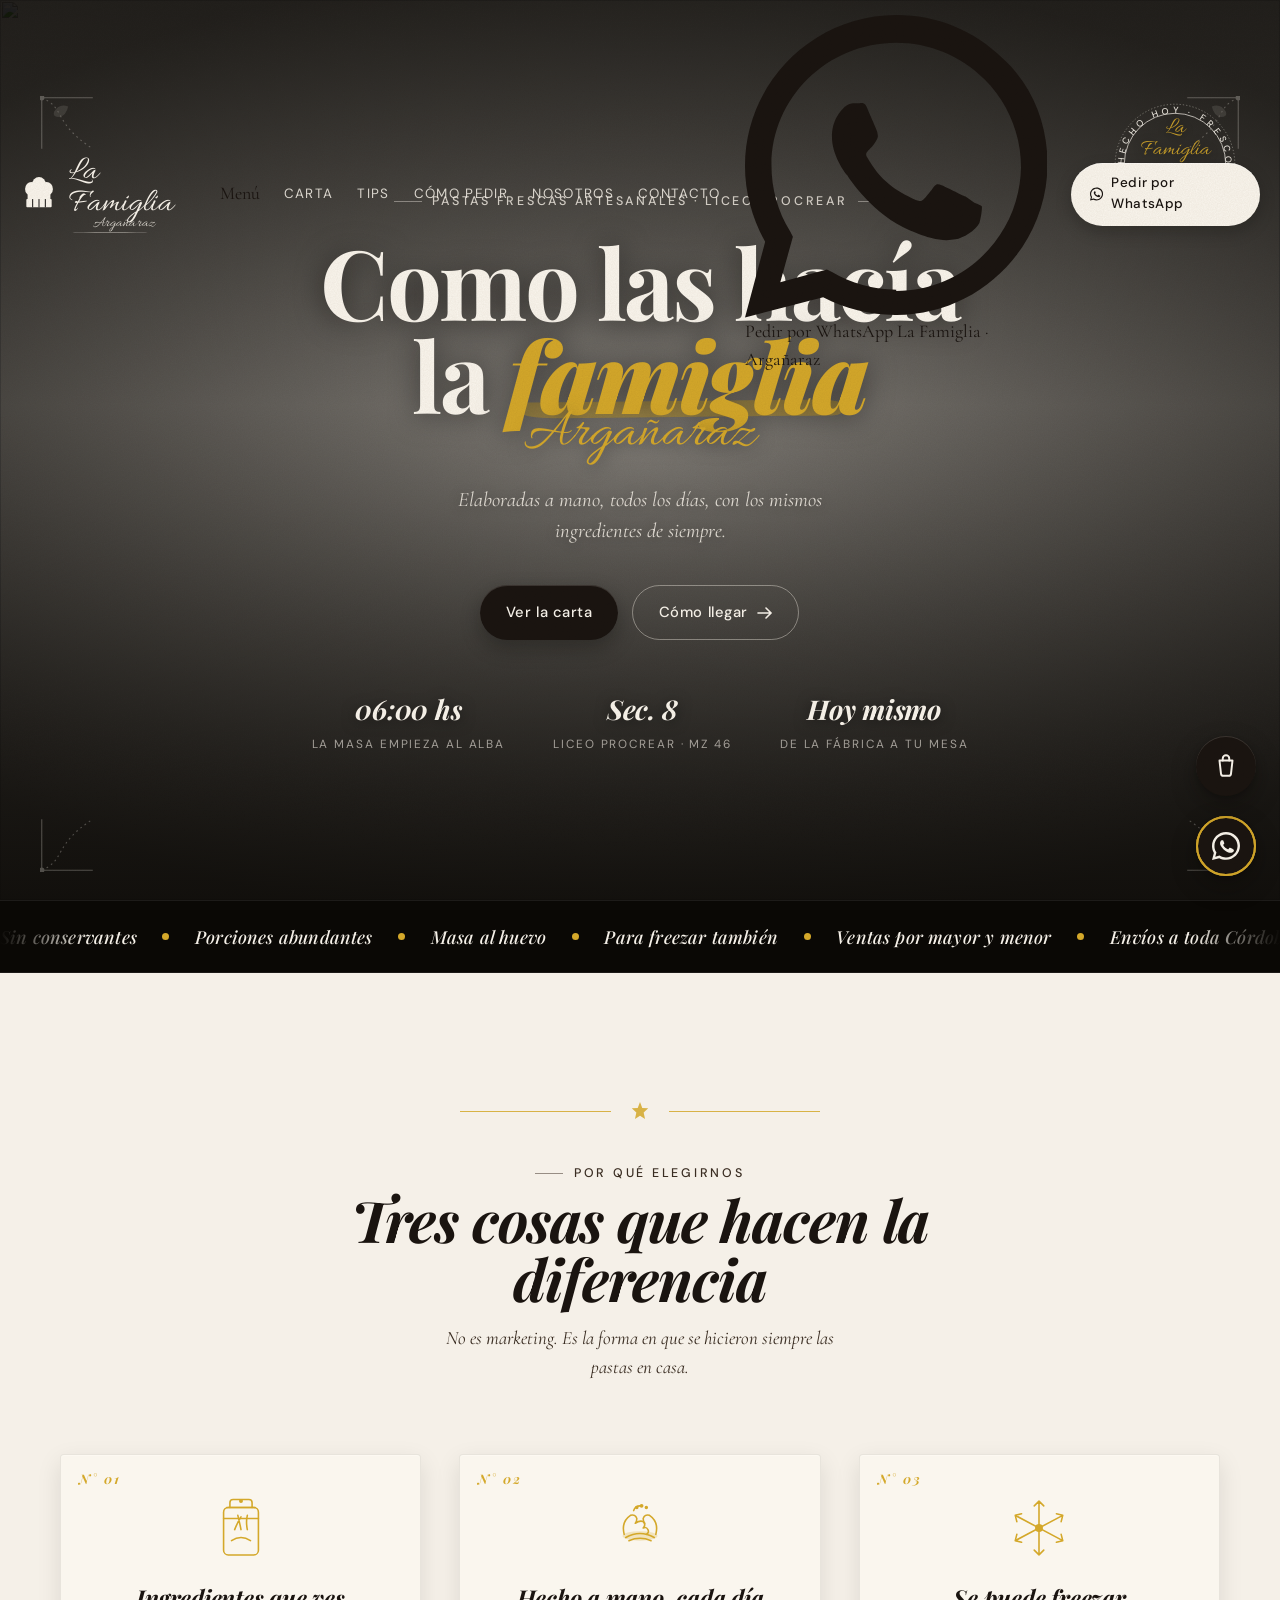
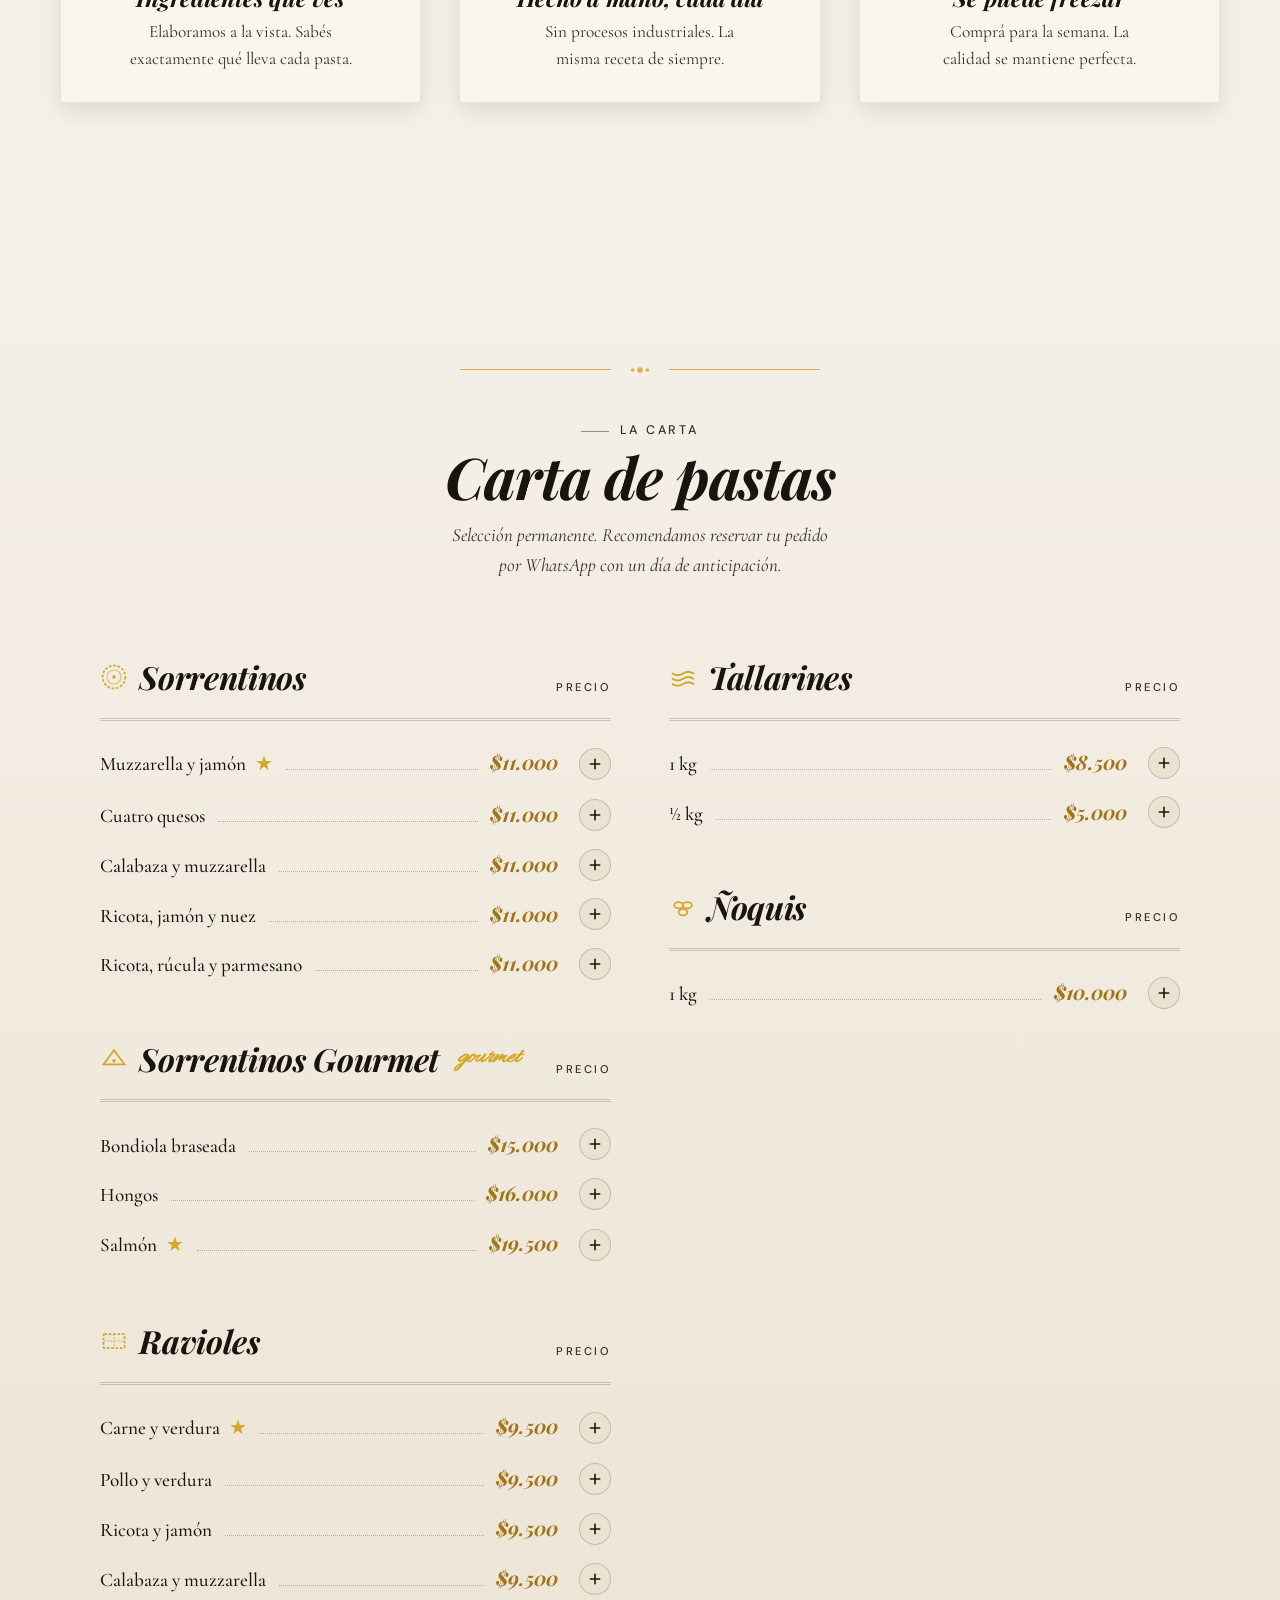
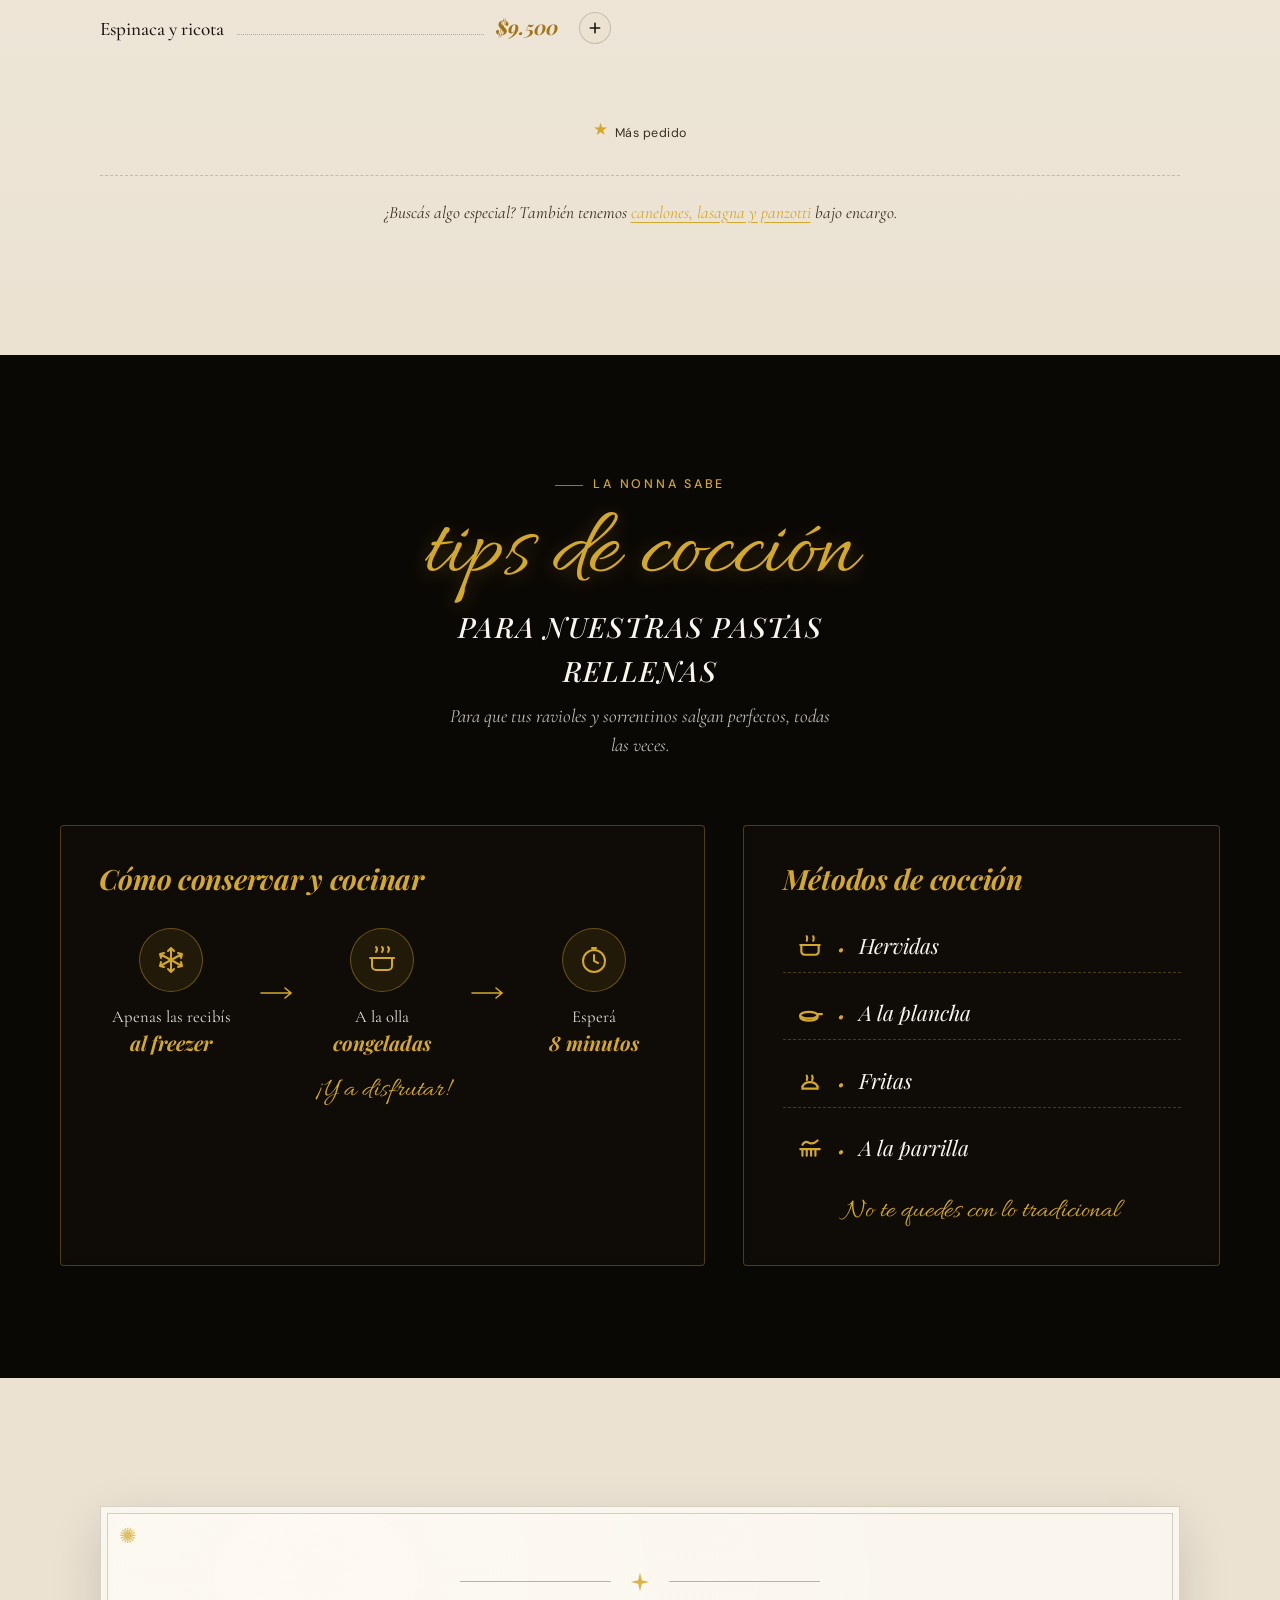
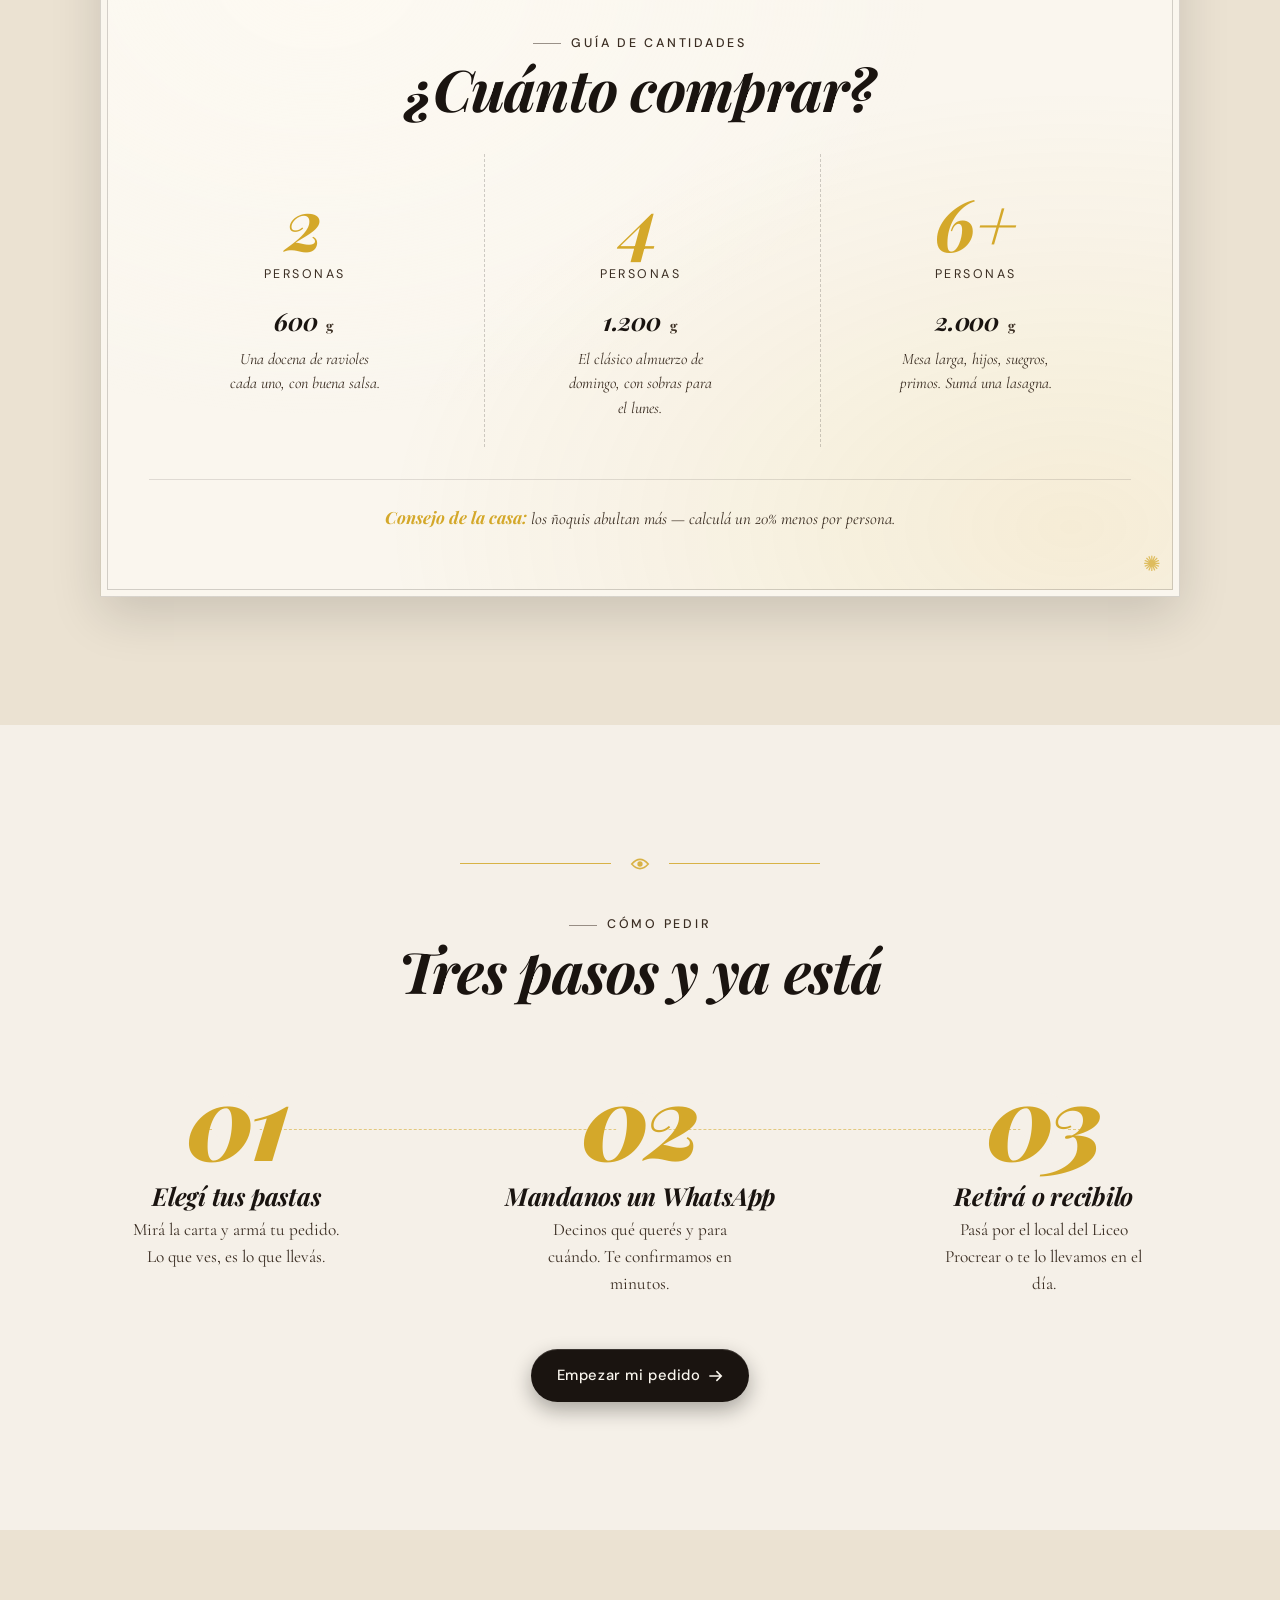
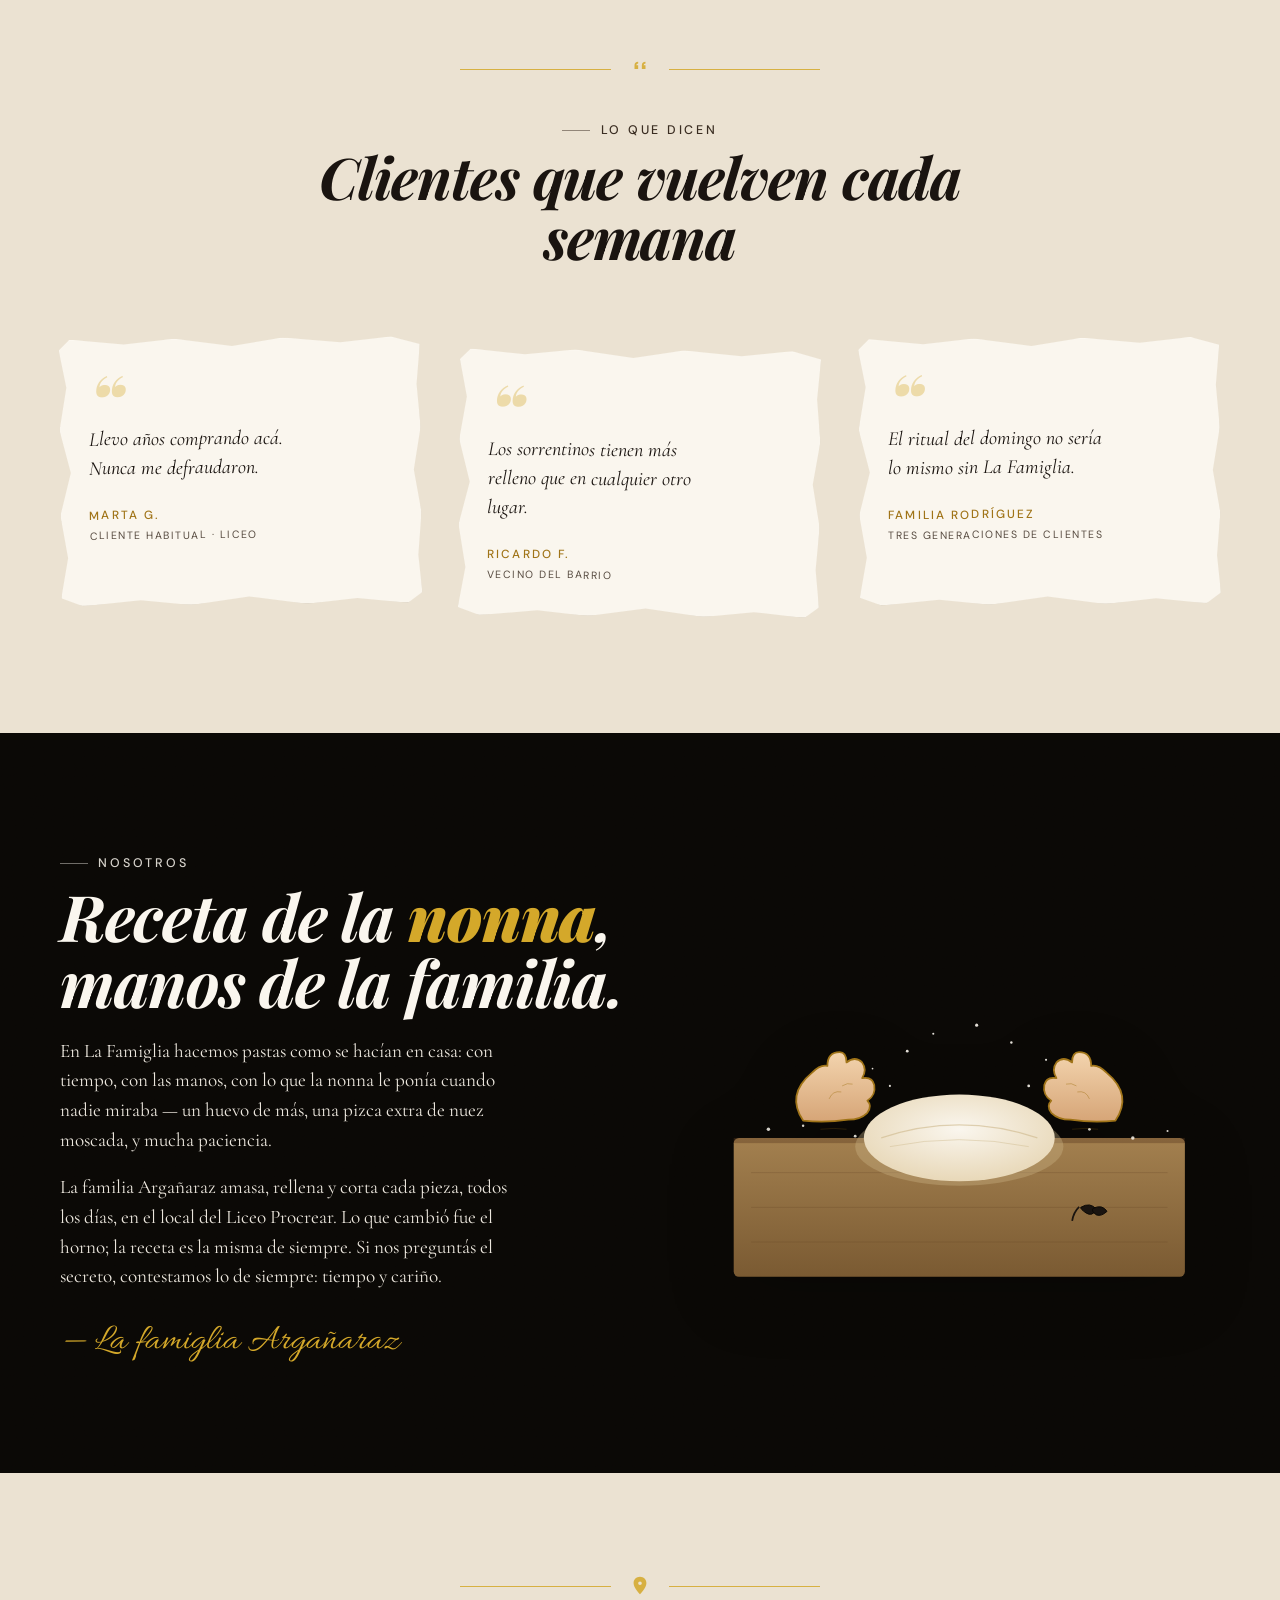
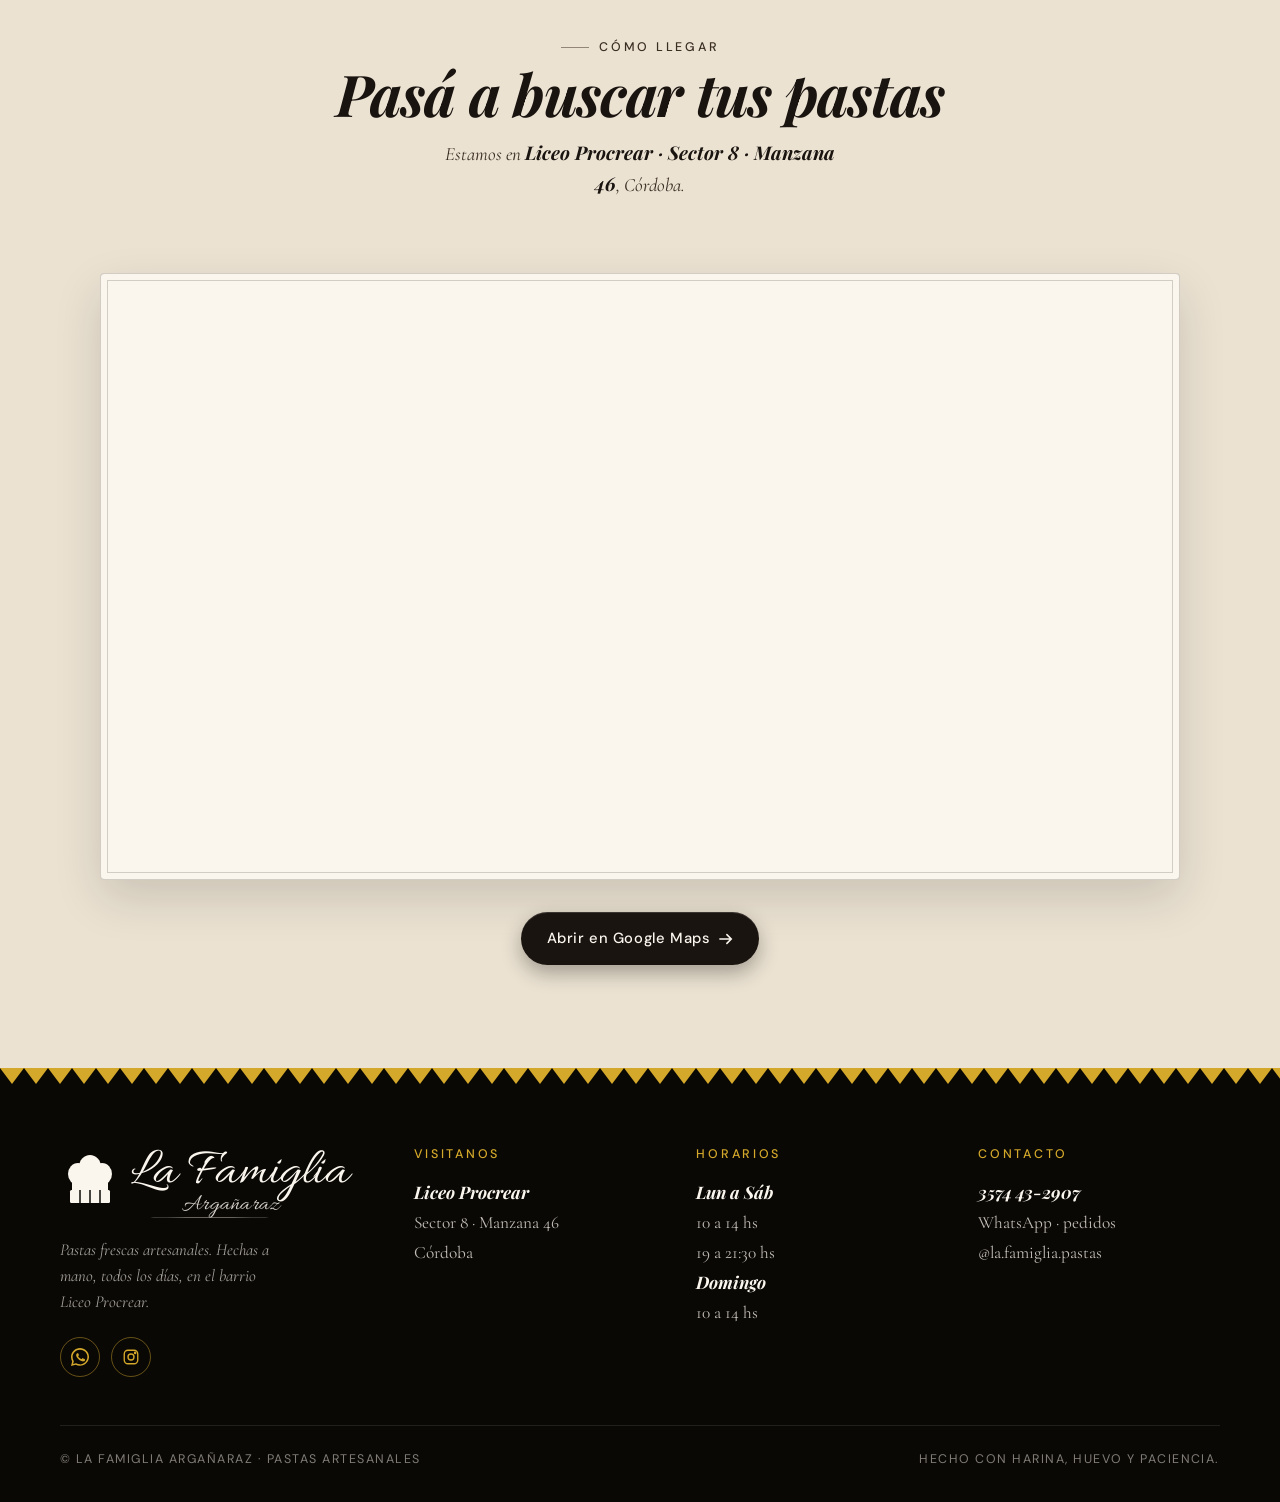
==== commit 0bef7c77: "header menu actualizado" ====
--- a/index.html
+++ b/index.html
@@ -277,21 +277,26 @@
     }
     .nav-links {
       display: flex;
-      gap: 1.85rem;
+      flex-wrap: nowrap;
+      gap: 1.5rem;
       list-style: none;
       padding: 0; margin: 0;
       font-family: var(--f-ui);
-      font-size: 0.86rem;
-      letter-spacing: 0.12em;
+      font-size: 0.84rem;
+      letter-spacing: 0.10em;
       text-transform: uppercase;
     }
+    .nav-links li { flex: 0 0 auto; }
     .nav-links a {
       position: relative;
       padding: 0.4rem 0;
       color: var(--ink);
       opacity: 0.78;
+      white-space: nowrap;
       transition: opacity 0.3s var(--ease), color 0.3s var(--ease);
     }
+    /* Item visible solo en mobile (en desktop tenemos espacio limitado en el nav) */
+    .nav-link-mobile { display: none; }
     .nav-links a::after {
       content: '';
       position: absolute;
@@ -1617,6 +1622,8 @@
         text-transform: none;
         flex: 1;
       }
+      /* En mobile el item "Cómo Llegar" SÍ se muestra */
+      .nav-link-mobile { display: list-item; }
       .nav-panel .nav-links li { width: 100%; }
       .nav-panel .nav-links a {
         display: block;
@@ -2092,7 +2099,7 @@
           <li><a href="#tips">Tips</a></li>
           <li><a href="#pedir">Cómo Pedir</a></li>
           <li><a href="#nosotros">Nosotros</a></li>
-          <li><a href="#mapa">Cómo Llegar</a></li>
+          <li class="nav-link-mobile"><a href="#mapa">Cómo Llegar</a></li>
           <li><a href="#contacto">Contacto</a></li>
         </ul>
 
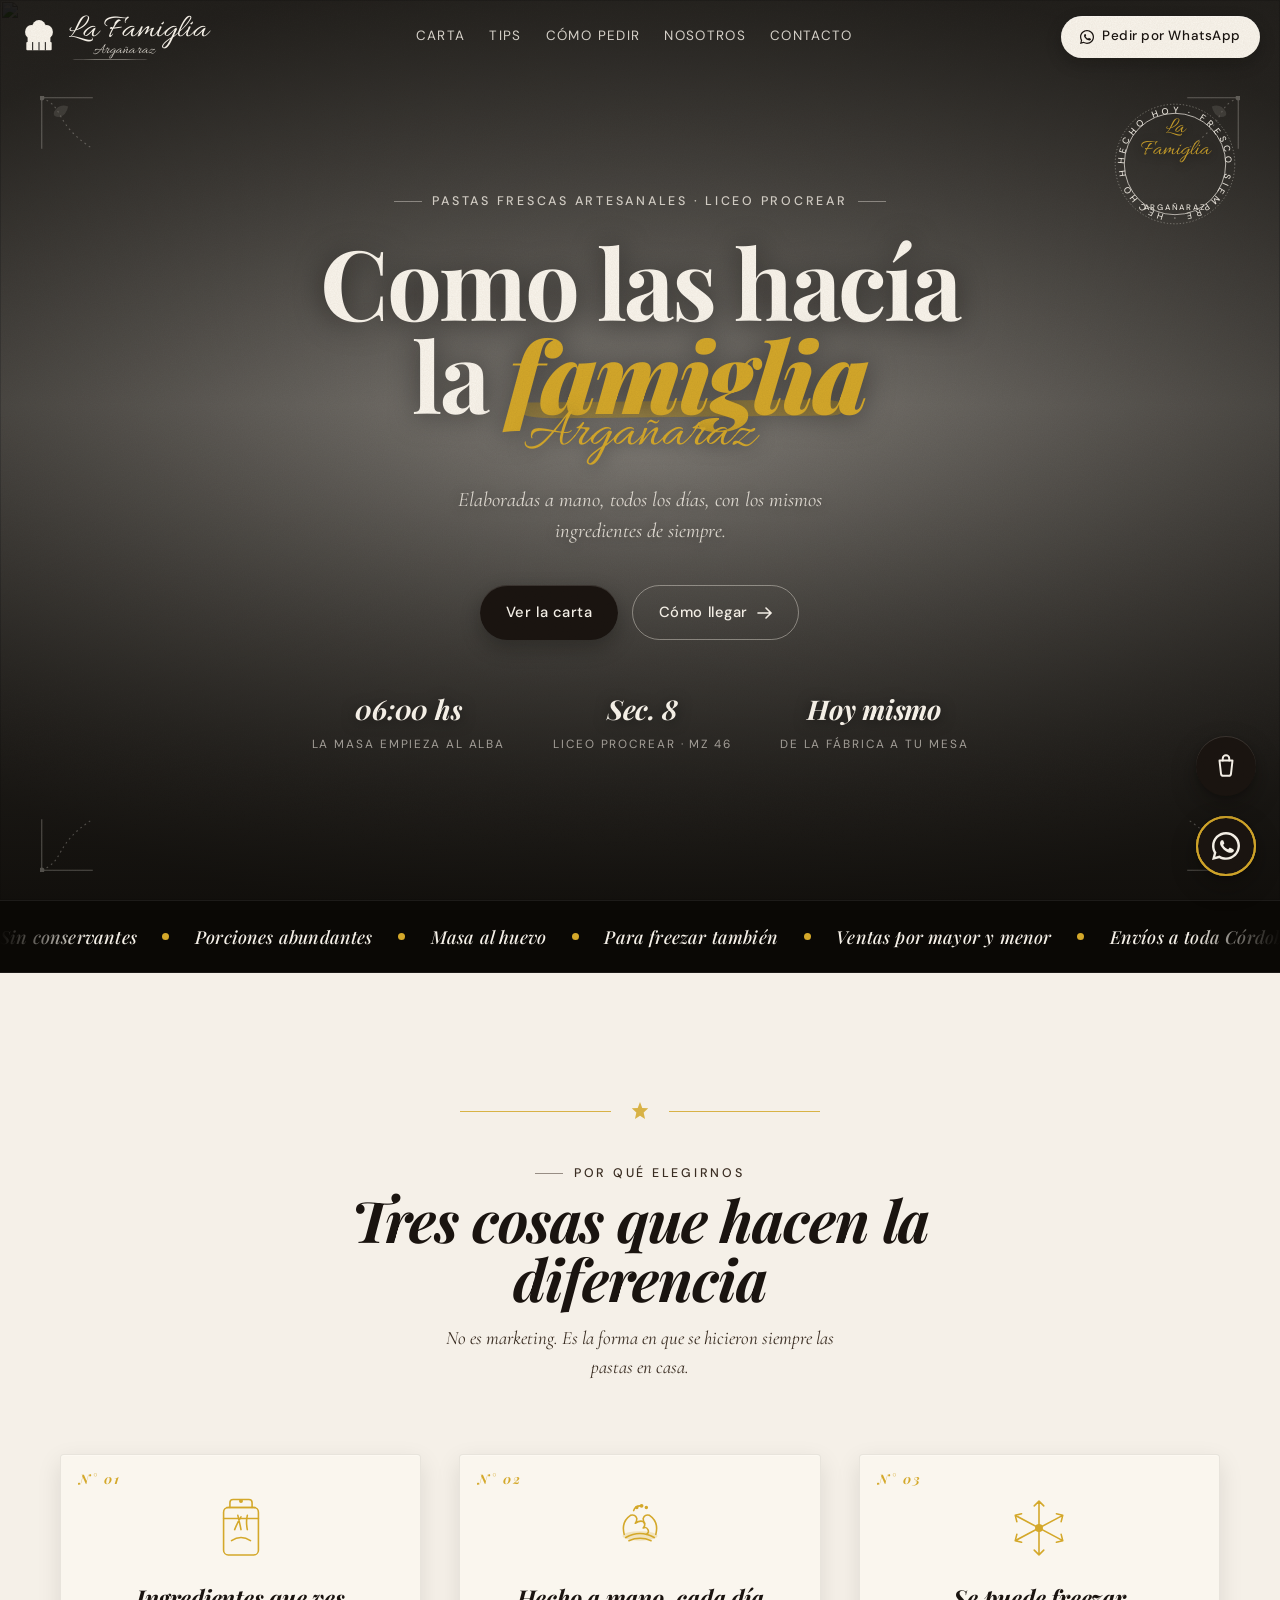
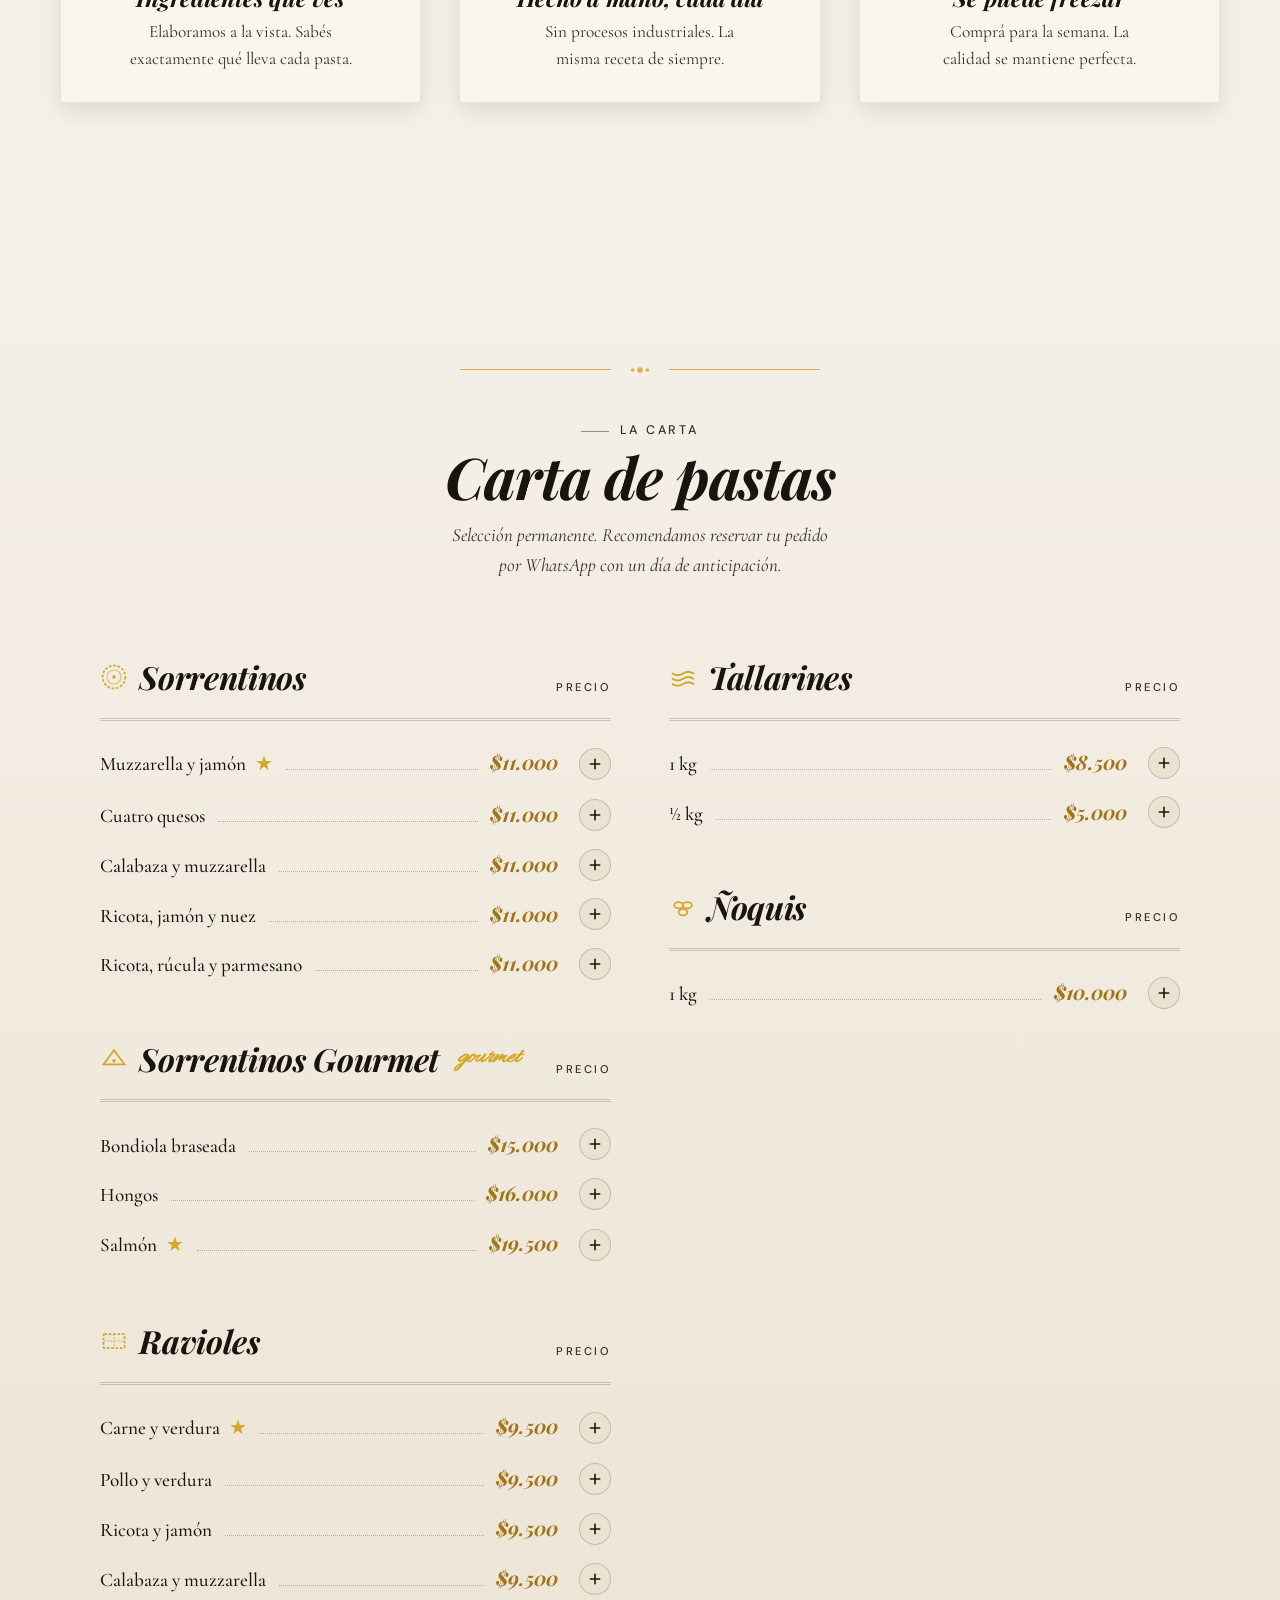
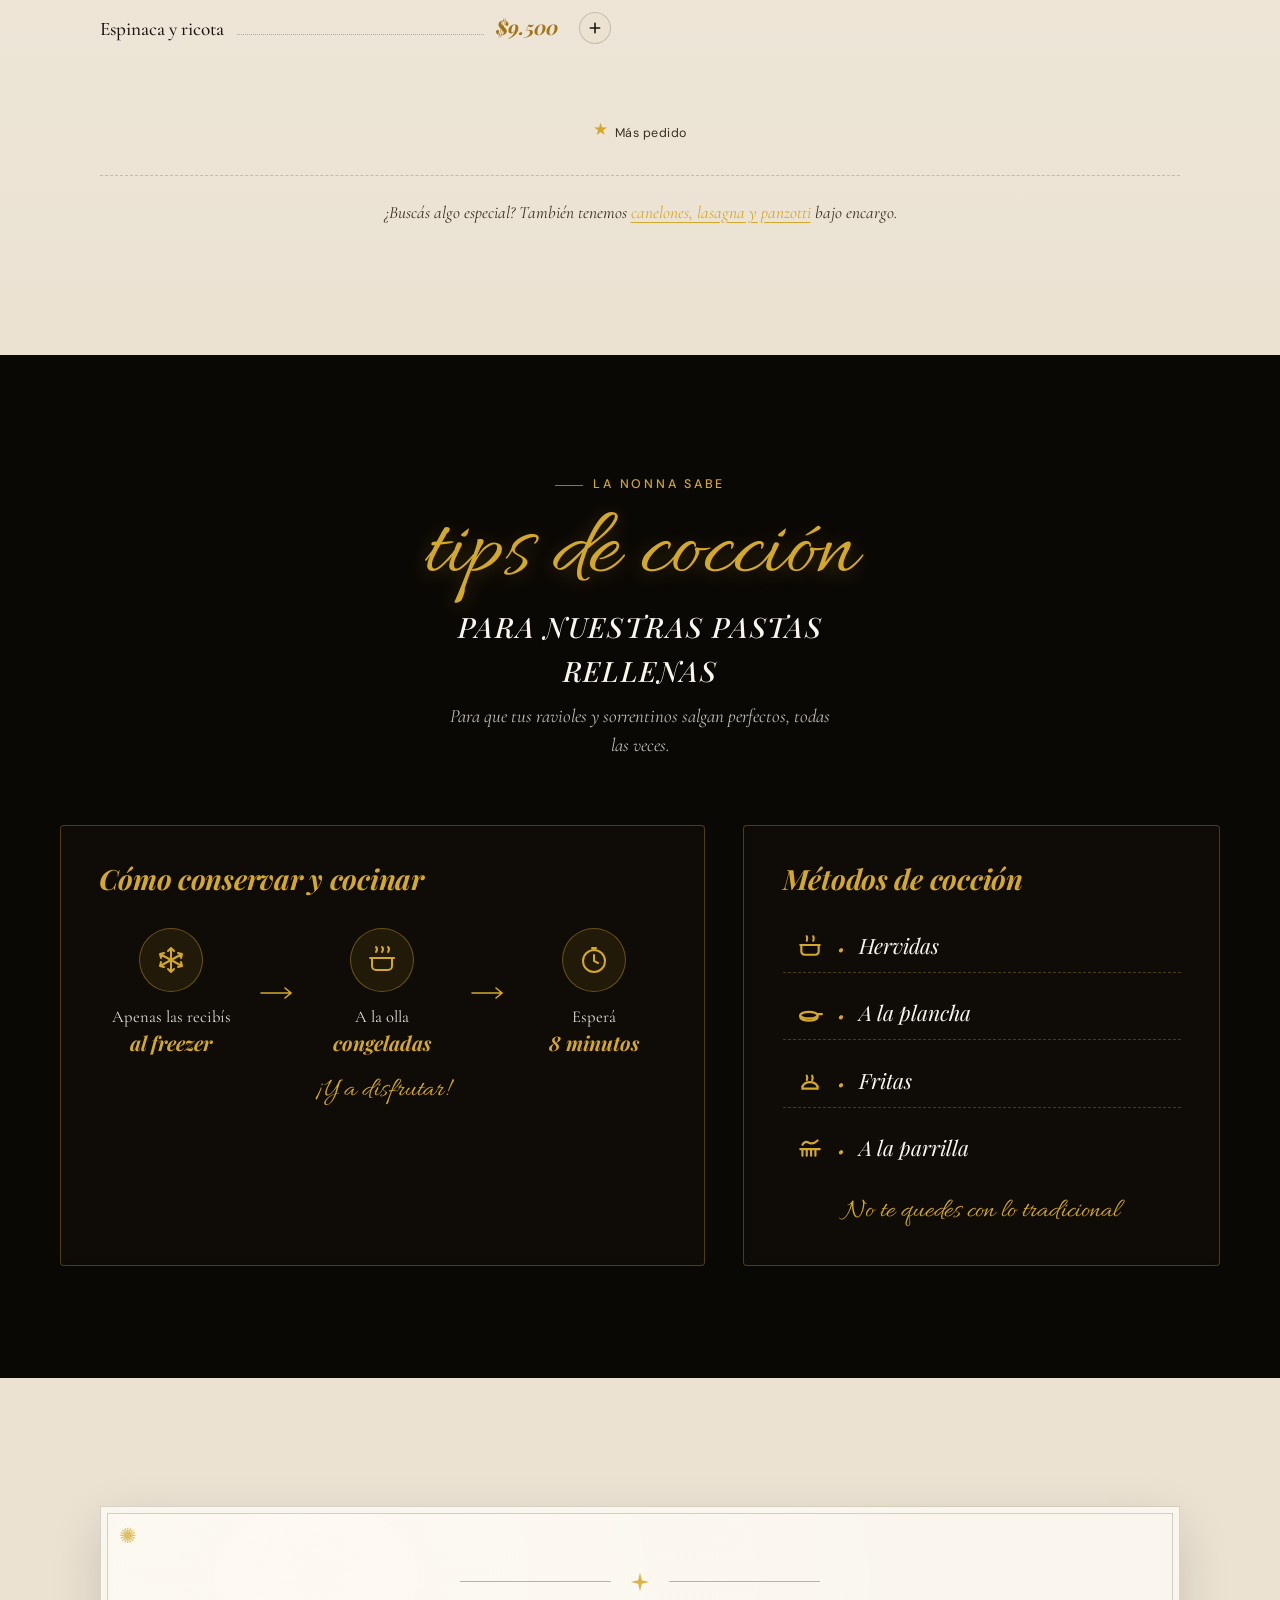
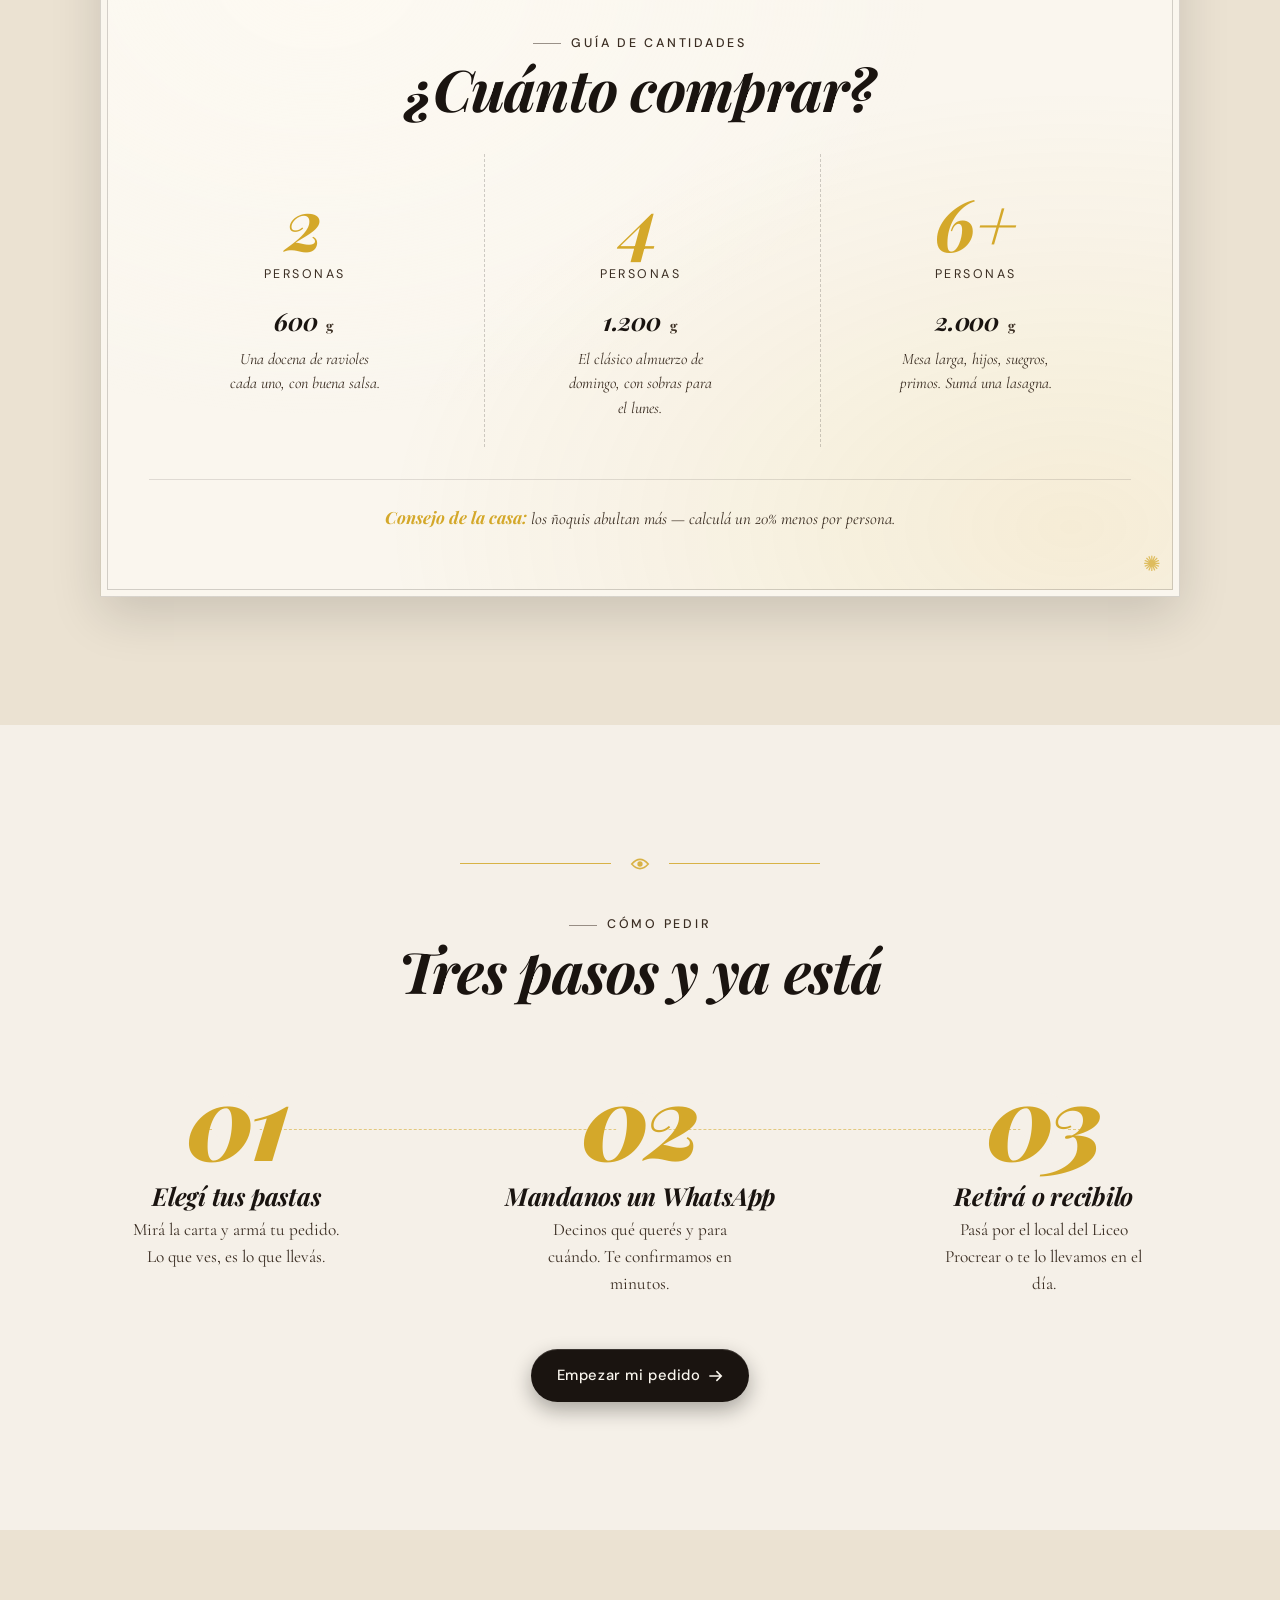
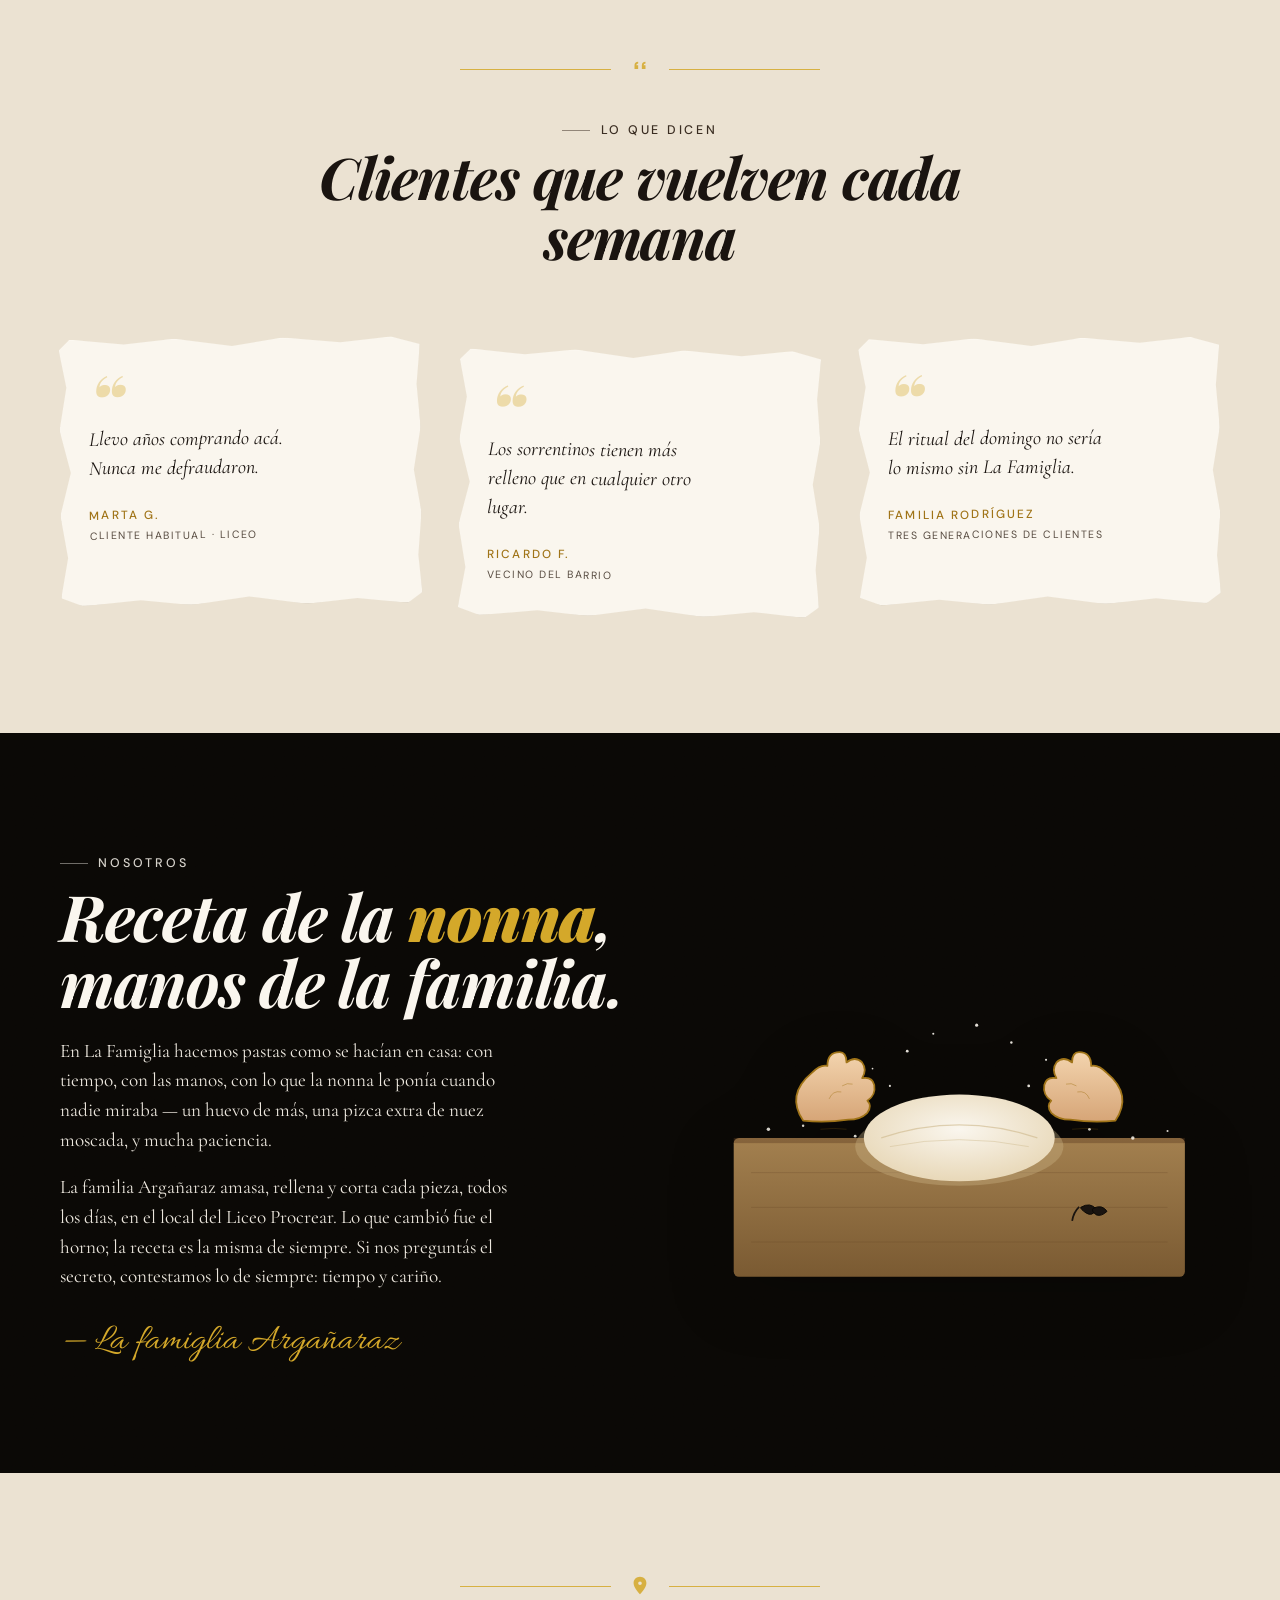
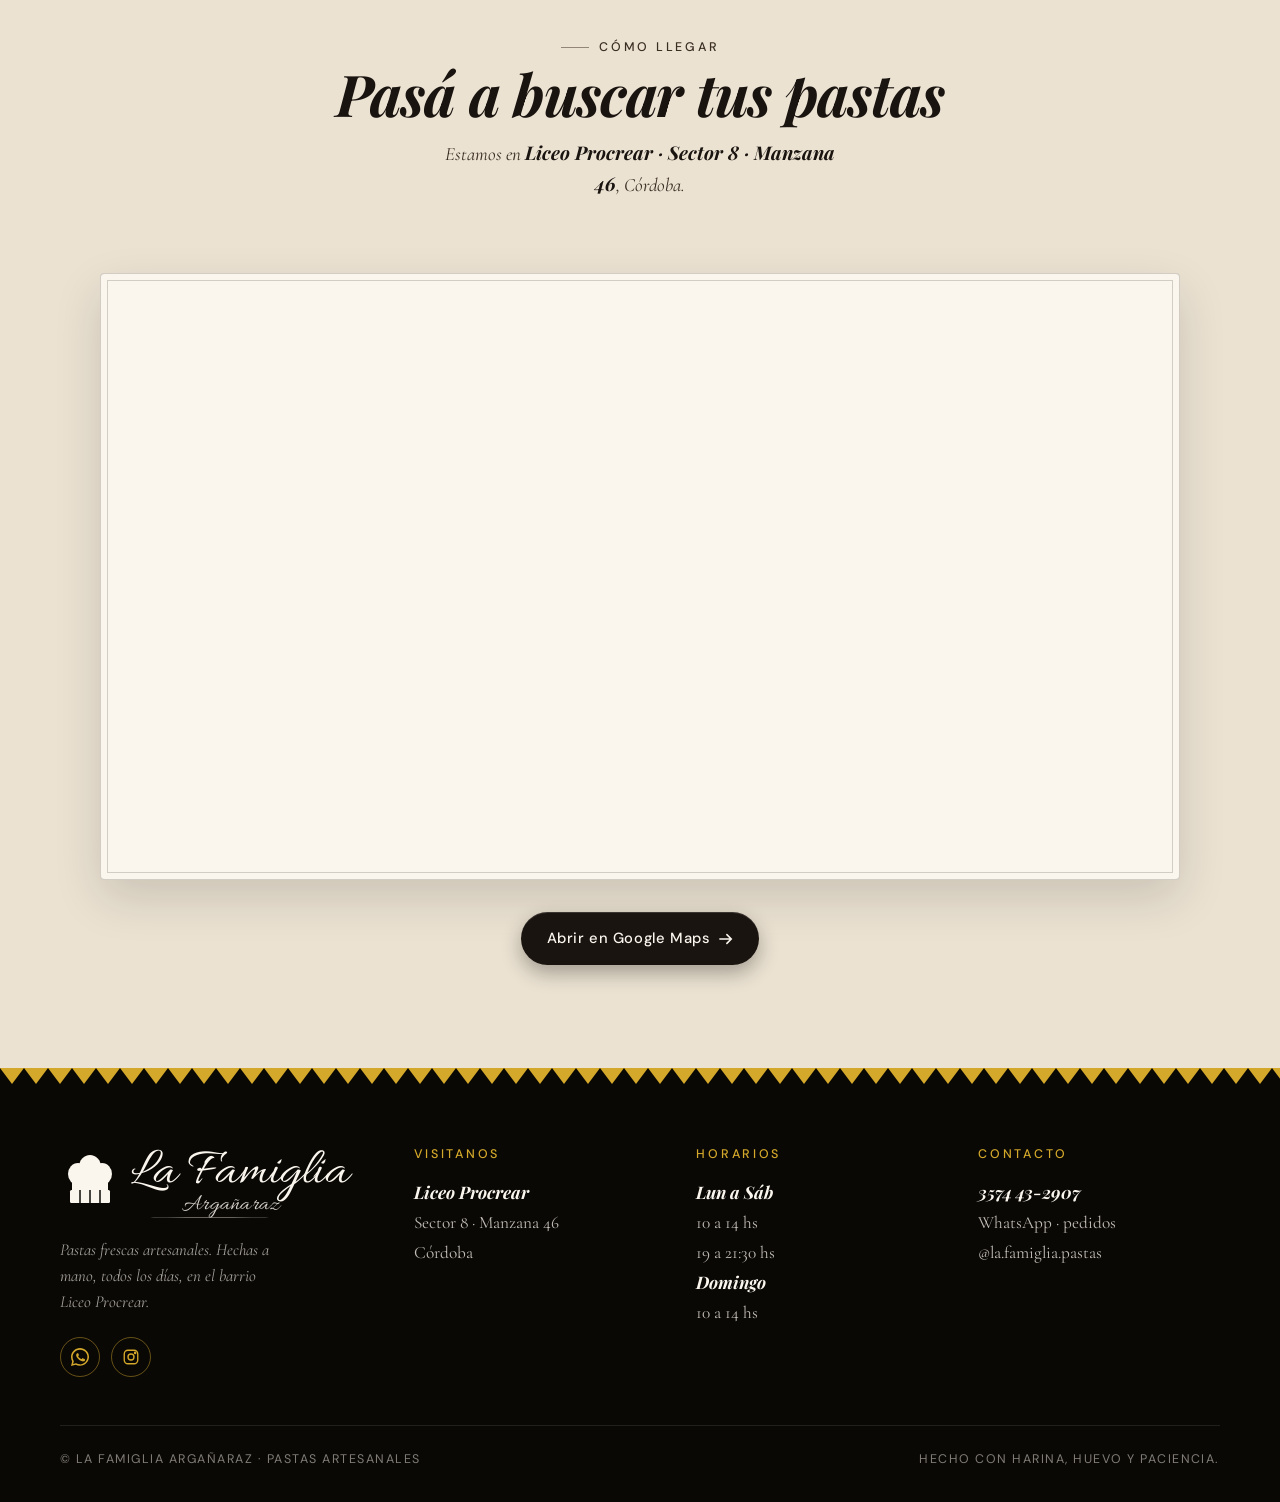
==== commit ba52d564: "actualizacion" ====
--- a/index.html
+++ b/index.html
@@ -355,8 +355,12 @@
     .nav-burger[aria-expanded="true"] .burger-open { display: none; }
     .nav-burger[aria-expanded="true"] .burger-close { display: block; }
 
-    /* En desktop el <nav class="nav-panel"> "desaparece" del layout y deja a la UL como hija directa del flex */
+    /* En desktop el <nav class="nav-panel"> "desaparece" del layout y deja a la UL como hija directa del flex.
+       Como display: contents expone TODOS los hijos del panel al flex padre, hay que ocultar
+       explícitamente los elementos decorativos del panel mobile (eyebrow + foot con CTA). */
     .nav-panel { display: contents; }
+    .nav-panel-eyebrow,
+    .nav-panel-foot { display: none; }
 
     /* =========================================================
        NAV STATE MACHINE
@@ -1638,8 +1642,9 @@
       .nav-panel .nav-links a:active { color: var(--cheese-d); padding-left: 0.4rem; }
       .nav-panel .nav-links a::after { display: none; }
 
-      /* Footer interno del panel · CTA + firma */
+      /* Footer interno del panel · CTA + firma (re-activado en mobile) */
       .nav-panel-foot {
+        display: block;
         padding: 1rem 1.5rem 1.5rem;
         border-top: 1px solid rgba(26, 20, 16, 0.10);
         background: var(--cream-soft);
